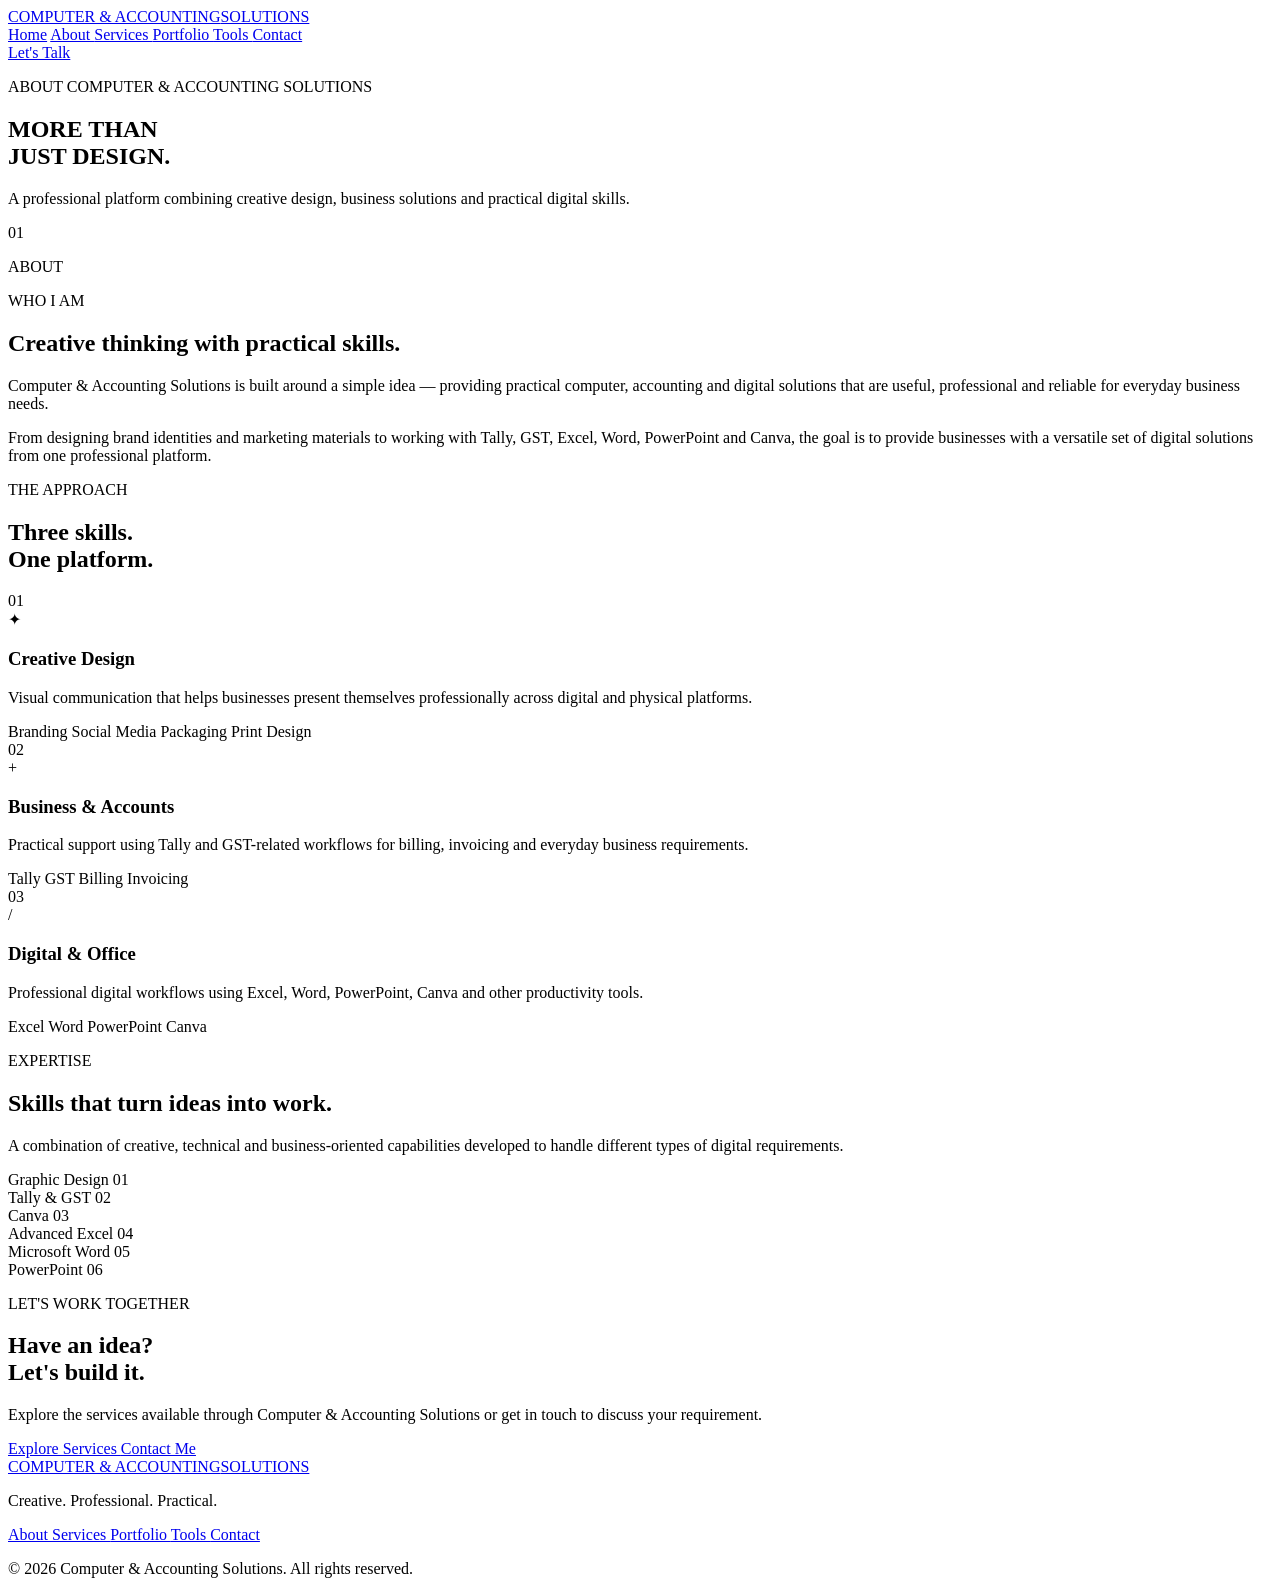
==== about.html @ 3ee87b0d "Add files via upload" ====
<!DOCTYPE html>
<html lang="en">

<head>

    <meta charset="UTF-8">

    <meta name="viewport" content="width=device-width, initial-scale=1.0">

   <title>About | Computer & Accounting Solutions</title>

    <link rel="stylesheet" href="css/style.css">

</head>


<body>


    <!-- =====================================================
         HEADER
         ===================================================== -->

    <header class="header">

        <div class="container nav-container">


          <a href="index.html" class="logo">
    COMPUTER & ACCOUNTING<span>SOLUTIONS</span>
</a>


            <nav class="navbar">

                <a href="index.html">Home</a>

                <a href="about.html" class="active">
                    About
                </a>

                <a href="services.html">
                    Services
                </a>

                <a href="portfolio.html">
                    Portfolio
                </a>

                <a href="tools.html">
                    Tools
                </a>

                <a href="contact.html">
                    Contact
                </a>

            </nav>


            <a href="contact.html" class="nav-button">
                Let's Talk
            </a>


        </div>

    </header>



    <!-- =====================================================
         ABOUT HERO
         ===================================================== -->

    <main>


        <section class="about-hero">

            <div class="container about-hero-container">


                <div class="about-hero-content">

               <p class="hero-label">
    ABOUT COMPUTER & ACCOUNTING SOLUTIONS
</p>

                    <h1>

                        MORE THAN
                        <br>

                        <span>JUST DESIGN.</span>

                    </h1>


                    <p class="about-hero-description">

                        A professional platform combining
                        creative design, business solutions
                        and practical digital skills.

                    </p>


                </div>


                <div class="about-hero-number">

                    <span>
                        01
                    </span>

                    <p>
                        ABOUT
                    </p>

                </div>


            </div>

        </section>



        <!-- =================================================
             WHO I AM
             ================================================= -->

        <section class="about-introduction">

            <div class="container about-intro-grid">


                <div class="section-label">

                    WHO I AM

                </div>


                <div class="about-intro-content">

                    <h2>

                        Creative thinking with
                        <span>practical skills.</span>

                    </h2>


                <p>
    Computer & Accounting Solutions is built around
    a simple idea — providing practical computer,
    accounting and digital solutions that are useful,
    professional and reliable for everyday business needs.
</p>


                    <p>

                        From designing brand identities and
                        marketing materials to working with
                        Tally, GST, Excel, Word, PowerPoint and
                        Canva, the goal is to provide businesses
                        with a versatile set of digital solutions
                        from one professional platform.

                    </p>


                </div>

            </div>

        </section>



        <!-- =================================================
             THREE CORE AREAS
             ================================================= -->

        <section class="about-pillars">

            <div class="container">


                <div class="section-heading">

                    <div>

                        <p class="section-label">
                            THE APPROACH
                        </p>

                        <h2>
                            Three skills.
                            <br>
                            One platform.
                        </h2>

                    </div>

                </div>



                <div class="pillar-grid">


                    <!-- DESIGN -->

                    <article class="pillar-card">

                        <span class="pillar-number">
                            01
                        </span>


                        <div class="pillar-icon">
                            ✦
                        </div>


                        <h3>
                            Creative Design
                        </h3>


                        <p>

                            Visual communication that helps
                            businesses present themselves
                            professionally across digital
                            and physical platforms.

                        </p>


                        <div class="pillar-tags">

                            <span>Branding</span>

                            <span>Social Media</span>

                            <span>Packaging</span>

                            <span>Print Design</span>

                        </div>

                    </article>



                    <!-- BUSINESS -->

                    <article class="pillar-card">

                        <span class="pillar-number">
                            02
                        </span>


                        <div class="pillar-icon">
                            +
                        </div>


                        <h3>
                            Business & Accounts
                        </h3>


                        <p>

                            Practical support using Tally and
                            GST-related workflows for billing,
                            invoicing and everyday business
                            requirements.

                        </p>


                        <div class="pillar-tags">

                            <span>Tally</span>

                            <span>GST</span>

                            <span>Billing</span>

                            <span>Invoicing</span>

                        </div>

                    </article>



                    <!-- DIGITAL -->

                    <article class="pillar-card">

                        <span class="pillar-number">
                            03
                        </span>


                        <div class="pillar-icon">
                            /
                        </div>


                        <h3>
                            Digital & Office
                        </h3>


                        <p>

                            Professional digital workflows
                            using Excel, Word, PowerPoint,
                            Canva and other productivity tools.

                        </p>


                        <div class="pillar-tags">

                            <span>Excel</span>

                            <span>Word</span>

                            <span>PowerPoint</span>

                            <span>Canva</span>

                        </div>

                    </article>


                </div>

            </div>

        </section>



        <!-- =================================================
             SKILLS
             ================================================= -->

        <section class="skills-section">

            <div class="container skills-grid">


                <div>

                    <p class="section-label">
                        EXPERTISE
                    </p>


                    <h2>

                        Skills that turn
                        <span>ideas into work.</span>

                    </h2>


                    <p class="skills-description">

                        A combination of creative, technical
                        and business-oriented capabilities
                        developed to handle different types
                        of digital requirements.

                    </p>

                </div>



                <div class="skills-list">


                    <div class="skill-row">

                        <span>
                            Graphic Design
                        </span>

                        <span>
                            01
                        </span>

                    </div>


                    <div class="skill-row">

                        <span>
                            Tally & GST
                        </span>

                        <span>
                            02
                        </span>

                    </div>


                    <div class="skill-row">

                        <span>
                            Canva
                        </span>

                        <span>
                            03
                        </span>

                    </div>


                    <div class="skill-row">

                        <span>
                            Advanced Excel
                        </span>

                        <span>
                            04
                        </span>

                    </div>


                    <div class="skill-row">

                        <span>
                            Microsoft Word
                        </span>

                        <span>
                            05
                        </span>

                    </div>


                    <div class="skill-row">

                        <span>
                            PowerPoint
                        </span>

                        <span>
                            06
                        </span>

                    </div>


                </div>


            </div>

        </section>



        <!-- =================================================
             CTA
             ================================================= -->

        <section class="about-cta">

            <div class="container about-cta-container">


                <div>

                    <p class="section-label">
                        LET'S WORK TOGETHER
                    </p>


                    <h2>

                        Have an idea?
                        <br>

                        <span>Let's build it.</span>

                    </h2>

                </div>


                <div>

            <p>
    Explore the services available
    through Computer & Accounting Solutions
    or get in touch to discuss your requirement.
</p>


                    <div class="about-cta-buttons">

                        <a href="services.html"
                           class="primary-button">

                            Explore Services

                        </a>


                        <a href="contact.html"
                           class="secondary-button">

                            Contact Me

                        </a>

                    </div>

                </div>


            </div>

        </section>


    </main>



    <!-- =====================================================
         FOOTER
         ===================================================== -->

    <footer class="footer">

        <div class="container footer-container">


            <div class="footer-brand">

            <a href="index.html" class="logo">
    COMPUTER & ACCOUNTING<span>SOLUTIONS</span>
</a>


                <p>
                    Creative. Professional. Practical.
                </p>

            </div>



            <div class="footer-links">

                <a href="about.html">
                    About
                </a>

                <a href="services.html">
                    Services
                </a>

                <a href="portfolio.html">
                    Portfolio
                </a>

                <a href="tools.html">
                    Tools
                </a>

                <a href="contact.html">
                    Contact
                </a>

            </div>



            <div class="footer-bottom">

                <p>
            © 2026 Computer & Accounting Solutions.
All rights reserved.
                </p>

            </div>


        </div>

    </footer>



    <script src="js/script.js"></script>

</body>

</html>
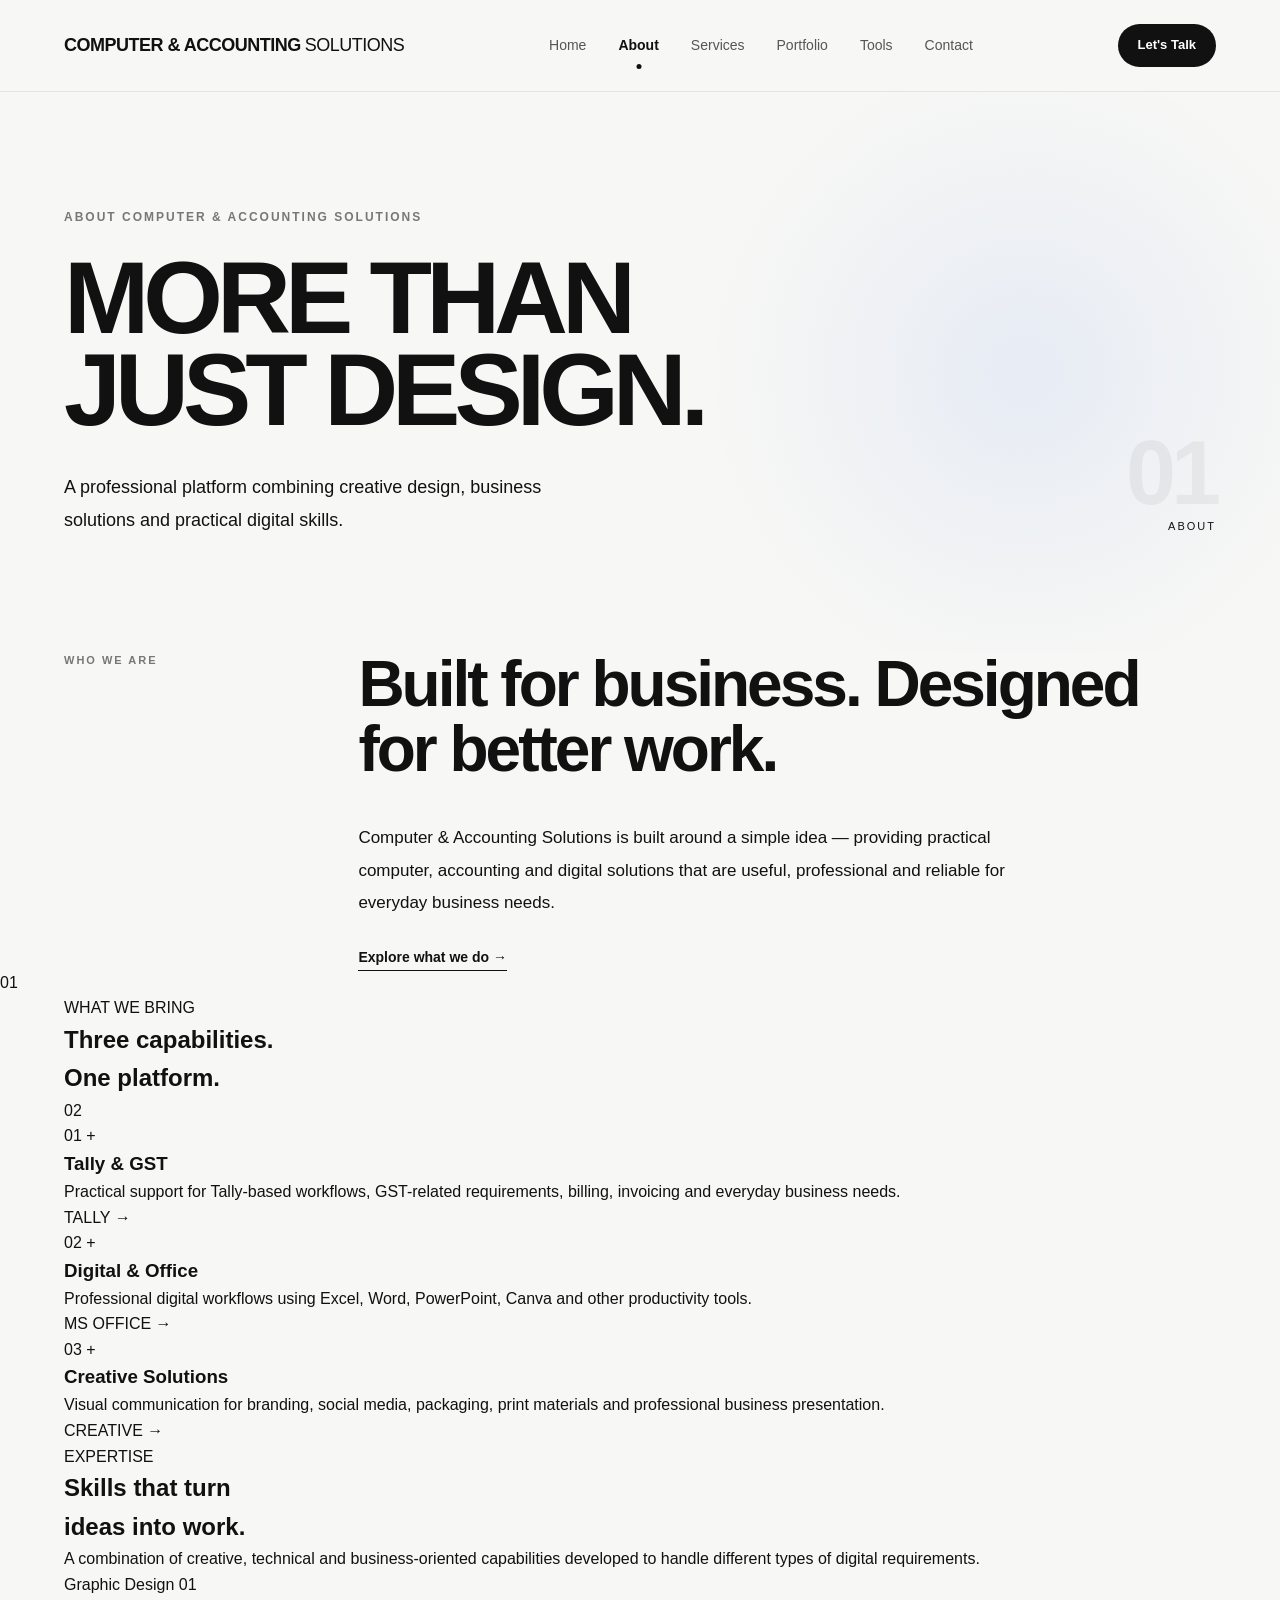
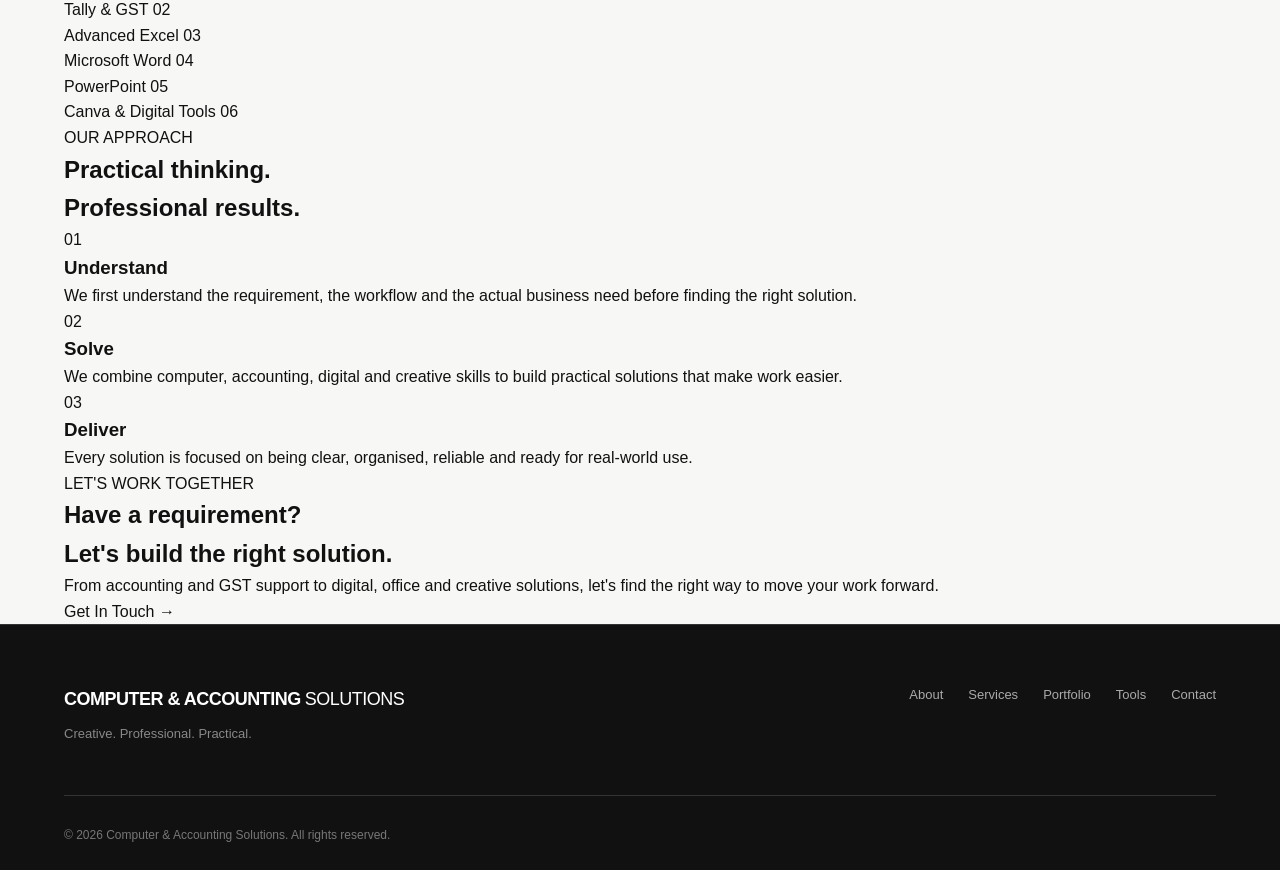
==== commit 779689db: "Add files via upload" ====
--- a/about.html
+++ b/about.html
@@ -68,485 +68,413 @@
     </header>
 
 
+<main>
 
     <!-- =====================================================
          ABOUT HERO
          ===================================================== -->
 
-    <main>
-
-
-        <section class="about-hero">
-
-            <div class="container about-hero-container">
-
-
-                <div class="about-hero-content">
-
-               <p class="hero-label">
-    ABOUT COMPUTER & ACCOUNTING SOLUTIONS
-</p>
-
-                    <h1>
-
-                        MORE THAN
+    <section class="about-hero">
+        <div class="container about-hero-container">
+
+            <div class="about-hero-content">
+
+                <p class="hero-label">
+                    ABOUT COMPUTER & ACCOUNTING SOLUTIONS
+                </p>
+
+                <h1>
+                    MORE THAN
+                    <br>
+                    <span>JUST DESIGN.</span>
+                </h1>
+
+                <p class="about-hero-description">
+                    A professional platform combining
+                    creative design, business solutions
+                    and practical digital skills.
+                </p>
+
+            </div>
+
+            <div class="about-hero-number">
+                <span>01</span>
+                <p>ABOUT</p>
+            </div>
+
+        </div>
+    </section>
+
+
+<!-- =================================================
+     WHO WE ARE
+     ================================================= -->
+
+<section class="about-intro">
+
+    <div class="container about-intro-grid">
+
+        <div class="section-label">
+            WHO WE ARE
+        </div>
+
+        <div class="about-intro-content">
+
+            <h2>
+                Built for business.
+                <span>Designed for better work.</span>
+            </h2>
+
+            <p>
+                Computer & Accounting Solutions is built around
+                a simple idea — providing practical computer,
+                accounting and digital solutions that are useful,
+                professional and reliable for everyday business needs.
+            </p>
+
+            <a href="services.html" class="text-link">
+                Explore what we do
+                <span>→</span>
+            </a>
+
+        </div>
+
+    </div>
+
+    <div class="about-section-number">
+        01
+    </div>
+
+</section>
+
+
+    <!-- =====================================================
+         WHAT WE BRING
+         ===================================================== -->
+
+    <section class="about-bring-section">
+
+        <div class="container">
+
+            <div class="about-bring-heading">
+
+                <div>
+                    <p class="about-section-label dark-label">
+                        <span></span>
+                        WHAT WE BRING
+                    </p>
+
+                    <h2>
+                        Three capabilities.
                         <br>
-
-                        <span>JUST DESIGN.</span>
-
-                    </h1>
-
-
-                    <p class="about-hero-description">
-
-                        A professional platform combining
-                        creative design, business solutions
-                        and practical digital skills.
-
-                    </p>
-
-
+                        <span>One platform.</span>
+                    </h2>
                 </div>
 
-
-                <div class="about-hero-number">
-
-                    <span>
-                        01
-                    </span>
-
-                    <p>
-                        ABOUT
-                    </p>
-
+                <div class="about-heading-number">
+                    02
                 </div>
 
-
-            </div>
-
-        </section>
-
-
-
-        <!-- =================================================
-             WHO I AM
-             ================================================= -->
-
-        <section class="about-introduction">
-
-            <div class="container about-intro-grid">
-
-
-                <div class="section-label">
-
-                    WHO I AM
-
-                </div>
-
-
-                <div class="about-intro-content">
-
-                    <h2>
-
-                        Creative thinking with
-                        <span>practical skills.</span>
-
-                    </h2>
-
-
-                <p>
-    Computer & Accounting Solutions is built around
-    a simple idea — providing practical computer,
-    accounting and digital solutions that are useful,
-    professional and reliable for everyday business needs.
-</p>
-
-
-                    <p>
-
-                        From designing brand identities and
-                        marketing materials to working with
-                        Tally, GST, Excel, Word, PowerPoint and
-                        Canva, the goal is to provide businesses
-                        with a versatile set of digital solutions
-                        from one professional platform.
-
-                    </p>
-
-
-                </div>
-
-            </div>
-
-        </section>
-
-
-
-        <!-- =================================================
-             THREE CORE AREAS
-             ================================================= -->
-
-        <section class="about-pillars">
-
-            <div class="container">
-
-
-                <div class="section-heading">
-
-                    <div>
-
-                        <p class="section-label">
-                            THE APPROACH
+            </div>
+
+
+            <div class="about-capability-grid">
+
+                <article class="about-capability-card">
+
+                    <div class="capability-top">
+                        <span>01</span>
+                        <span>+</span>
+                    </div>
+
+                    <div class="capability-content">
+
+                        <h3>
+                            Tally & GST
+                        </h3>
+
+                        <p>
+                            Practical support for Tally-based workflows,
+                            GST-related requirements, billing, invoicing
+                            and everyday business needs.
                         </p>
 
-                        <h2>
-                            Three skills.
-                            <br>
-                            One platform.
-                        </h2>
-
-                    </div>
-
-                </div>
-
-
-
-                <div class="pillar-grid">
-
-
-                    <!-- DESIGN -->
-
-                    <article class="pillar-card">
-
-                        <span class="pillar-number">
-                            01
-                        </span>
-
-
-                        <div class="pillar-icon">
-                            ✦
-                        </div>
-
-
-                        <h3>
-                            Creative Design
-                        </h3>
-
-
-                        <p>
-
-                            Visual communication that helps
-                            businesses present themselves
-                            professionally across digital
-                            and physical platforms.
-
-                        </p>
-
-
-                        <div class="pillar-tags">
-
-                            <span>Branding</span>
-
-                            <span>Social Media</span>
-
-                            <span>Packaging</span>
-
-                            <span>Print Design</span>
-
-                        </div>
-
-                    </article>
-
-
-
-                    <!-- BUSINESS -->
-
-                    <article class="pillar-card">
-
-                        <span class="pillar-number">
-                            02
-                        </span>
-
-
-                        <div class="pillar-icon">
-                            +
-                        </div>
-
-
-                        <h3>
-                            Business & Accounts
-                        </h3>
-
-
-                        <p>
-
-                            Practical support using Tally and
-                            GST-related workflows for billing,
-                            invoicing and everyday business
-                            requirements.
-
-                        </p>
-
-
-                        <div class="pillar-tags">
-
-                            <span>Tally</span>
-
-                            <span>GST</span>
-
-                            <span>Billing</span>
-
-                            <span>Invoicing</span>
-
-                        </div>
-
-                    </article>
-
-
-
-                    <!-- DIGITAL -->
-
-                    <article class="pillar-card">
-
-                        <span class="pillar-number">
-                            03
-                        </span>
-
-
-                        <div class="pillar-icon">
-                            /
-                        </div>
-
+                    </div>
+
+                    <div class="capability-footer">
+                        TALLY
+                        <span>→</span>
+                    </div>
+
+                </article>
+
+
+                <article class="about-capability-card">
+
+                    <div class="capability-top">
+                        <span>02</span>
+                        <span>+</span>
+                    </div>
+
+                    <div class="capability-content">
 
                         <h3>
                             Digital & Office
                         </h3>
 
-
                         <p>
-
-                            Professional digital workflows
-                            using Excel, Word, PowerPoint,
-                            Canva and other productivity tools.
-
+                            Professional digital workflows using Excel,
+                            Word, PowerPoint, Canva and other productivity
+                            tools.
                         </p>
 
-
-                        <div class="pillar-tags">
-
-                            <span>Excel</span>
-
-                            <span>Word</span>
-
-                            <span>PowerPoint</span>
-
-                            <span>Canva</span>
-
-                        </div>
-
-                    </article>
-
-
-                </div>
-
-            </div>
-
-        </section>
-
-
-
-        <!-- =================================================
-             SKILLS
-             ================================================= -->
-
-        <section class="skills-section">
-
-            <div class="container skills-grid">
-
-
-                <div>
-
-                    <p class="section-label">
+                    </div>
+
+                    <div class="capability-footer">
+                        MS OFFICE
+                        <span>→</span>
+                    </div>
+
+                </article>
+
+
+                <article class="about-capability-card">
+
+                    <div class="capability-top">
+                        <span>03</span>
+                        <span>+</span>
+                    </div>
+
+                    <div class="capability-content">
+
+                        <h3>
+                            Creative Solutions
+                        </h3>
+
+                        <p>
+                            Visual communication for branding, social media,
+                            packaging, print materials and professional
+                            business presentation.
+                        </p>
+
+                    </div>
+
+                    <div class="capability-footer">
+                        CREATIVE
+                        <span>→</span>
+                    </div>
+
+                </article>
+
+            </div>
+
+        </div>
+
+    </section>
+
+
+    <!-- =====================================================
+         EXPERTISE
+         ===================================================== -->
+
+    <section class="about-expertise-section">
+
+        <div class="container">
+
+            <div class="about-expertise-grid">
+
+                <div class="about-expertise-heading">
+
+                    <p class="about-section-label">
+                        <span></span>
                         EXPERTISE
                     </p>
 
-
                     <h2>
-
                         Skills that turn
+                        <br>
                         <span>ideas into work.</span>
-
                     </h2>
 
-
-                    <p class="skills-description">
-
-                        A combination of creative, technical
-                        and business-oriented capabilities
-                        developed to handle different types
-                        of digital requirements.
-
+                    <p>
+                        A combination of creative, technical and
+                        business-oriented capabilities developed
+                        to handle different types of digital
+                        requirements.
                     </p>
 
                 </div>
 
 
-
-                <div class="skills-list">
-
-
-                    <div class="skill-row">
-
-                        <span>
-                            Graphic Design
-                        </span>
-
-                        <span>
-                            01
-                        </span>
-
-                    </div>
-
-
-                    <div class="skill-row">
-
-                        <span>
-                            Tally & GST
-                        </span>
-
-                        <span>
-                            02
-                        </span>
-
-                    </div>
-
-
-                    <div class="skill-row">
-
-                        <span>
-                            Canva
-                        </span>
-
-                        <span>
-                            03
-                        </span>
-
-                    </div>
-
-
-                    <div class="skill-row">
-
-                        <span>
-                            Advanced Excel
-                        </span>
-
-                        <span>
-                            04
-                        </span>
-
-                    </div>
-
-
-                    <div class="skill-row">
-
-                        <span>
-                            Microsoft Word
-                        </span>
-
-                        <span>
-                            05
-                        </span>
-
-                    </div>
-
-
-                    <div class="skill-row">
-
-                        <span>
-                            PowerPoint
-                        </span>
-
-                        <span>
-                            06
-                        </span>
-
-                    </div>
-
+                <div class="about-skills-list">
+
+                    <div class="about-skill-row">
+                        <span>Graphic Design</span>
+                        <span>01</span>
+                    </div>
+
+                    <div class="about-skill-row">
+                        <span>Tally & GST</span>
+                        <span>02</span>
+                    </div>
+
+                    <div class="about-skill-row">
+                        <span>Advanced Excel</span>
+                        <span>03</span>
+                    </div>
+
+                    <div class="about-skill-row">
+                        <span>Microsoft Word</span>
+                        <span>04</span>
+                    </div>
+
+                    <div class="about-skill-row">
+                        <span>PowerPoint</span>
+                        <span>05</span>
+                    </div>
+
+                    <div class="about-skill-row">
+                        <span>Canva & Digital Tools</span>
+                        <span>06</span>
+                    </div>
 
                 </div>
 
-
-            </div>
-
-        </section>
-
-
-
-        <!-- =================================================
-             CTA
-             ================================================= -->
-
-        <section class="about-cta">
-
-            <div class="container about-cta-container">
-
-
-                <div>
-
-                    <p class="section-label">
-                        LET'S WORK TOGETHER
-                    </p>
-
-
-                    <h2>
-
-                        Have an idea?
-                        <br>
-
-                        <span>Let's build it.</span>
-
-                    </h2>
-
-                </div>
-
-
-                <div>
-
-            <p>
-    Explore the services available
-    through Computer & Accounting Solutions
-    or get in touch to discuss your requirement.
-</p>
-
-
-                    <div class="about-cta-buttons">
-
-                        <a href="services.html"
-                           class="primary-button">
-
-                            Explore Services
-
-                        </a>
-
-
-                        <a href="contact.html"
-                           class="secondary-button">
-
-                            Contact Me
-
-                        </a>
-
-                    </div>
-
-                </div>
-
-
-            </div>
-
-        </section>
-
-
-    </main>
+            </div>
+
+        </div>
+
+    </section>
+
+<!-- =====================================================
+     OUR APPROACH
+     ===================================================== -->
+
+<section class="about-approach-section">
+
+    <div class="container">
+
+        <div class="about-approach-heading">
+
+            <p class="about-section-label">
+                <span></span>
+                OUR APPROACH
+            </p>
+
+            <h2>
+                Practical thinking.
+                <br>
+                <span>Professional results.</span>
+            </h2>
+
+        </div>
+
+
+        <div class="about-approach-grid">
+
+            <!-- APPROACH 01 -->
+            <article class="approach-card">
+
+                <span class="approach-number">01</span>
+
+                <h3>Understand</h3>
+
+                <p>
+                    We first understand the requirement,
+                    the workflow and the actual business need
+                    before finding the right solution.
+                </p>
+
+            </article>
+
+
+            <!-- APPROACH 02 -->
+            <article class="approach-card">
+
+                <span class="approach-number">02</span>
+
+                <h3>Solve</h3>
+
+                <p>
+                    We combine computer, accounting,
+                    digital and creative skills to build
+                    practical solutions that make work easier.
+                </p>
+
+            </article>
+
+
+            <!-- APPROACH 03 -->
+            <article class="approach-card">
+
+                <span class="approach-number">03</span>
+
+                <h3>Deliver</h3>
+
+                <p>
+                    Every solution is focused on being
+                    clear, organised, reliable and ready
+                    for real-world use.
+                </p>
+
+            </article>
+
+        </div>
+
+    </div>
+
+</section>
+
+
+ <!-- =================================================
+     FINAL CTA
+     ================================================= -->
+
+<section class="about-final-cta">
+
+    <div class="container">
+
+        <div class="about-final-cta-inner">
+
+            <div>
+
+                <p class="about-section-label cta-label">
+                    <span></span>
+                    LET'S WORK TOGETHER
+                </p>
+
+                <h2>
+                    Have a requirement?
+                    <br>
+                    <span>Let's build the right solution.</span>
+                </h2>
+
+            </div>
+
+
+            <div class="about-final-cta-action">
+
+                <p>
+                    From accounting and GST support to
+                    digital, office and creative solutions,
+                    let's find the right way to move your
+                    work forward.
+                </p>
+
+                <a href="contact.html" class="about-cta-button">
+                    Get In Touch
+                    <span>→</span>
+                </a>
+
+            </div>
+
+        </div>
+
+    </div>
+
+</section>
+
+</main>
 
 
 
--- a/css/style.css
+++ b/css/style.css
@@ -0,0 +1,5050 @@
+/* =========================================================
+   ABBASALI VENTURE
+   Main Website Stylesheet
+   ========================================================= */
+
+
+/* =========================================================
+   01. RESET & GLOBAL SETTINGS
+   ========================================================= */
+
+* {
+    margin: 0;
+    padding: 0;
+    box-sizing: border-box;
+}
+
+html {
+    scroll-behavior: smooth;
+}
+
+body {
+    font-family: Arial, Helvetica, sans-serif;
+    background: #f7f7f5;
+    color: #111111;
+    line-height: 1.6;
+}
+
+a {
+    text-decoration: none;
+    color: inherit;
+}
+
+img {
+    max-width: 100%;
+    display: block;
+}
+
+.container {
+    width: 90%;
+    max-width: 1200px;
+    margin: 0 auto;
+}
+
+
+/* =========================================================
+   02. HEADER / NAVIGATION
+   ========================================================= */
+
+.header {
+    width: 100%;
+    padding: 24px 0;
+    background: #f7f7f5;
+    border-bottom: 1px solid #e5e5e2;
+}
+
+.nav-container {
+    display: flex;
+    align-items: center;
+    justify-content: space-between;
+}
+
+
+/* ---------- LOGO ---------- */
+
+.logo {
+    font-size: 18px;
+    font-weight: 800;
+    letter-spacing: -0.5px;
+}
+
+.logo span {
+    font-weight: 400;
+    margin-left: 4px;
+}
+
+
+/* ---------- NAVIGATION ---------- */
+
+.navbar {
+    display: flex;
+    align-items: center;
+    gap: 32px;
+}
+
+.navbar a {
+    position: relative;
+    font-size: 14px;
+    color: #555555;
+    transition: color 0.3s ease;
+}
+
+.navbar a:hover {
+    color: #111111;
+}
+
+.navbar a.active {
+    color: #111111;
+    font-weight: 600;
+}
+
+
+/* Small underline for active page */
+
+.navbar a.active::after {
+    content: "";
+    position: absolute;
+    width: 5px;
+    height: 5px;
+    background: #111111;
+    border-radius: 50%;
+    left: 50%;
+    bottom: -12px;
+    transform: translateX(-50%);
+}
+
+
+/* ---------- NAV BUTTON ---------- */
+
+.nav-button {
+    padding: 11px 20px;
+    background: #111111;
+    color: #ffffff;
+    border-radius: 50px;
+    font-size: 13px;
+    font-weight: 600;
+    transition: all 0.3s ease;
+}
+
+.nav-button:hover {
+    background: #333333;
+    transform: translateY(-2px);
+}
+
+
+/* =========================================================
+   03. HERO SECTION
+   ========================================================= */
+
+.hero {
+    min-height: 680px;
+    display: flex;
+    align-items: center;
+    padding: 80px 0;
+    overflow: hidden;
+}
+
+.hero-container {
+    display: grid;
+    grid-template-columns: 1.1fr 0.9fr;
+    align-items: center;
+    gap: 60px;
+}
+
+
+/* ---------- HERO CONTENT ---------- */
+
+.hero-label {
+    font-size: 12px;
+    font-weight: 700;
+    letter-spacing: 2px;
+    color: #777777;
+    margin-bottom: 25px;
+}
+
+.hero-content h1 {
+    font-size: clamp(52px, 6vw, 82px);
+    line-height: 0.98;
+    letter-spacing: -4px;
+    font-weight: 800;
+    margin-bottom: 30px;
+}
+
+.hero-content h1 span {
+    color: #777777;
+}
+
+.hero-description {
+    max-width: 540px;
+    font-size: 17px;
+    line-height: 1.8;
+    color: #666666;
+    margin-bottom: 38px;
+}
+
+
+/* ---------- HERO BUTTONS ---------- */
+
+.hero-buttons {
+    display: flex;
+    align-items: center;
+    gap: 15px;
+}
+
+.primary-button {
+    display: inline-flex;
+    align-items: center;
+    justify-content: center;
+    padding: 14px 24px;
+    background: #111111;
+    color: #ffffff;
+    border-radius: 50px;
+    font-size: 14px;
+    font-weight: 600;
+    transition: all 0.3s ease;
+}
+
+.primary-button:hover {
+    transform: translateY(-3px);
+    background: #292929;
+}
+
+.secondary-button {
+    display: inline-flex;
+    align-items: center;
+    justify-content: center;
+    padding: 14px 24px;
+    border: 1px solid #cccccc;
+    border-radius: 50px;
+    font-size: 14px;
+    font-weight: 600;
+    transition: all 0.3s ease;
+}
+
+.secondary-button:hover {
+    background: #111111;
+    color: #ffffff;
+    border-color: #111111;
+}
+
+
+/* =========================================================
+   04. HERO ABSTRACT VISUAL
+   ========================================================= */
+
+.hero-visual {
+    position: relative;
+    height: 500px;
+    display: flex;
+    align-items: center;
+    justify-content: center;
+}
+
+
+/* ---------- MAIN CIRCLE ---------- */
+
+.visual-circle {
+    position: absolute;
+    width: 340px;
+    height: 340px;
+    border-radius: 50%;
+    background: #111111;
+}
+
+
+/* ---------- FLOATING CARDS ---------- */
+
+.visual-card {
+    position: absolute;
+    background: #ffffff;
+    border: 1px solid #dddddd;
+    padding: 18px 24px;
+    border-radius: 12px;
+    font-size: 12px;
+    font-weight: 700;
+    letter-spacing: 1px;
+    box-shadow: 0 20px 50px rgba(0, 0, 0, 0.08);
+}
+
+
+/* Design card */
+
+.card-one {
+    top: 70px;
+    left: 20px;
+    transform: rotate(-7deg);
+}
+
+
+/* Tally card */
+
+.card-two {
+    right: 0;
+    top: 180px;
+    transform: rotate(6deg);
+}
+
+
+/* Digital card */
+
+.card-three {
+    left: 70px;
+    bottom: 65px;
+    transform: rotate(-4deg);
+}
+
+
+/* =========================================================
+   05. INTRO SECTION
+   ========================================================= */
+
+.intro {
+    padding: 130px 0;
+    background: #ffffff;
+}
+
+.intro-container {
+    display: grid;
+    grid-template-columns: 0.4fr 1.6fr;
+    gap: 80px;
+}
+
+.section-label {
+    font-size: 11px;
+    font-weight: 700;
+    letter-spacing: 2px;
+    color: #777777;
+}
+
+.intro-text h2 {
+    max-width: 850px;
+    font-size: clamp(36px, 5vw, 62px);
+    line-height: 1.05;
+    letter-spacing: -2px;
+    margin-bottom: 30px;
+}
+
+.intro-text h2 span {
+    color: #888888;
+}
+
+.intro-text p {
+    max-width: 680px;
+    color: #666666;
+    font-size: 17px;
+    line-height: 1.8;
+}
+
+
+/* =========================================================
+   06. SERVICES SECTION
+   ========================================================= */
+
+.services-preview {
+    padding: 130px 0;
+    background: #f7f7f5;
+}
+
+.section-heading {
+    display: flex;
+    justify-content: space-between;
+    align-items: flex-end;
+    margin-bottom: 60px;
+}
+
+.section-heading h2 {
+    font-size: clamp(34px, 4vw, 52px);
+    letter-spacing: -2px;
+    line-height: 1.1;
+    margin-top: 12px;
+}
+
+.text-link {
+    font-size: 14px;
+    font-weight: 600;
+    border-bottom: 1px solid #111111;
+    padding-bottom: 5px;
+}
+
+
+/* ---------- SERVICE GRID ---------- */
+
+.service-grid {
+    display: grid;
+    grid-template-columns: repeat(3, 1fr);
+    gap: 20px;
+}
+
+
+/* ---------- SERVICE CARD ---------- */
+
+.service-card {
+    min-height: 310px;
+    padding: 35px;
+    background: #ffffff;
+    border: 1px solid #e5e5e2;
+    border-radius: 18px;
+    position: relative;
+    transition: all 0.35s ease;
+}
+
+.service-card:hover {
+    transform: translateY(-8px);
+    box-shadow: 0 25px 60px rgba(0, 0, 0, 0.08);
+}
+
+.service-number {
+    display: block;
+    font-size: 12px;
+    color: #999999;
+    margin-bottom: 80px;
+}
+
+.service-card h3 {
+    font-size: 25px;
+    letter-spacing: -0.5px;
+    margin-bottom: 15px;
+}
+
+.service-card p {
+    font-size: 14px;
+    color: #777777;
+    line-height: 1.7;
+}
+
+
+/* =========================================================
+   07. TOOLS CTA
+   ========================================================= */
+
+.tools-cta {
+    padding: 110px 0;
+    background: #111111;
+    color: #ffffff;
+}
+
+.tools-container {
+    display: flex;
+    justify-content: space-between;
+    align-items: center;
+}
+
+.tools-cta .section-label {
+    color: #999999;
+}
+
+.tools-cta h2 {
+    font-size: clamp(40px, 5vw, 65px);
+    line-height: 1;
+    letter-spacing: -2px;
+    margin-top: 15px;
+}
+
+.tools-cta .primary-button {
+    background: #ffffff;
+    color: #111111;
+}
+
+.tools-cta .primary-button:hover {
+    background: #dddddd;
+}
+
+
+/* =========================================================
+   08. FOOTER
+   ========================================================= */
+
+.footer {
+    padding: 60px 0 25px;
+    background: #111111;
+    color: #ffffff;
+    border-top: 1px solid #333333;
+}
+
+.footer-container {
+    display: grid;
+    grid-template-columns: 1fr 1fr;
+    gap: 50px;
+}
+
+.footer-brand p {
+    color: #888888;
+    font-size: 13px;
+    margin-top: 10px;
+}
+
+.footer-links {
+    display: flex;
+    justify-content: flex-end;
+    align-items: flex-start;
+    gap: 25px;
+}
+
+.footer-links a {
+    font-size: 13px;
+    color: #aaaaaa;
+    transition: color 0.3s ease;
+}
+
+.footer-links a:hover {
+    color: #ffffff;
+}
+
+.footer-bottom {
+    grid-column: 1 / -1;
+    padding-top: 30px;
+    border-top: 1px solid #333333;
+}
+
+.footer-bottom p {
+    color: #777777;
+    font-size: 12px;
+}
+
+
+/* =========================================================
+   09. TABLET RESPONSIVE
+   ========================================================= */
+
+@media (max-width: 900px) {
+
+    .navbar {
+        gap: 18px;
+    }
+
+    .nav-button {
+        display: none;
+    }
+
+    .hero-container {
+        grid-template-columns: 1fr;
+    }
+
+    .hero {
+        padding: 80px 0;
+    }
+
+    .hero-visual {
+        height: 400px;
+    }
+
+    .intro-container {
+        grid-template-columns: 1fr;
+        gap: 30px;
+    }
+
+    .service-grid {
+        grid-template-columns: 1fr;
+    }
+
+    .tools-container {
+        flex-direction: column;
+        align-items: flex-start;
+        gap: 40px;
+    }
+
+}
+
+
+/* =========================================================
+   10. MOBILE RESPONSIVE
+   ========================================================= */
+
+@media (max-width: 650px) {
+
+    .container {
+        width: 92%;
+    }
+
+
+    /* Header */
+
+    .header {
+        padding: 20px 0;
+    }
+
+    .navbar {
+        display: none;
+    }
+
+
+    /* Hero */
+
+    .hero {
+        min-height: auto;
+        padding: 70px 0 90px;
+    }
+
+    .hero-content h1 {
+        font-size: 48px;
+        letter-spacing: -2.5px;
+    }
+
+    .hero-description {
+        font-size: 15px;
+    }
+
+    .hero-buttons {
+        flex-direction: column;
+        align-items: stretch;
+    }
+
+    .primary-button,
+    .secondary-button {
+        width: 100%;
+    }
+
+
+    /* Hero Visual */
+
+    .hero-visual {
+        height: 350px;
+    }
+
+    .visual-circle {
+        width: 240px;
+        height: 240px;
+    }
+
+    .card-one {
+        left: 0;
+        top: 45px;
+    }
+
+    .card-two {
+        right: 0;
+        top: 135px;
+    }
+
+    .card-three {
+        left: 25px;
+        bottom: 40px;
+    }
+
+
+    /* Intro */
+
+    .intro {
+        padding: 90px 0;
+    }
+
+    .intro-text h2 {
+        font-size: 38px;
+    }
+
+
+    /* Services */
+
+    .services-preview {
+        padding: 90px 0;
+    }
+
+    .section-heading {
+        flex-direction: column;
+        align-items: flex-start;
+        gap: 25px;
+    }
+
+    .service-card {
+        min-height: 280px;
+        padding: 28px;
+    }
+
+    .service-number {
+        margin-bottom: 60px;
+    }
+
+
+    /* Tools */
+
+    .tools-cta {
+        padding: 90px 0;
+    }
+
+    .tools-cta h2 {
+        font-size: 44px;
+    }
+
+
+    /* Footer */
+
+    .footer-container {
+        grid-template-columns: 1fr;
+    }
+
+    .footer-links {
+        justify-content: flex-start;
+        flex-wrap: wrap;
+    }
+
+}
+/* =========================================================
+   23. JAVASCRIPT ANIMATIONS
+   ========================================================= */
+
+
+/* ---------- SCROLL REVEAL ---------- */
+
+.reveal-hidden {
+    opacity: 0;
+    transform: translateY(30px);
+    transition:
+        opacity 0.8s ease,
+        transform 0.8s ease;
+}
+
+.reveal-visible {
+    opacity: 1;
+    transform: translateY(0);
+}
+
+
+/* ---------- HEADER SCROLL ---------- */
+
+.header-scrolled {
+    box-shadow:
+        0 10px 30px rgba(0, 0, 0, 0.06);
+}
+
+
+/* ---------- BUTTON CLICK ---------- */
+
+.button-clicked {
+    transform: scale(0.96) !important;
+}
+
+
+/* ---------- BACK TO TOP ---------- */
+
+.back-to-top {
+
+    position: fixed;
+
+    right: 25px;
+    bottom: 25px;
+
+    width: 45px;
+    height: 45px;
+
+    border: none;
+    border-radius: 50%;
+
+    background: #2563eb;
+    color: #ffffff;
+
+    font-size: 20px;
+
+    cursor: pointer;
+
+    opacity: 0;
+    visibility: hidden;
+
+    transform: translateY(15px);
+
+    transition:
+        opacity 0.3s ease,
+        visibility 0.3s ease,
+        transform 0.3s ease;
+
+    z-index: 999;
+}
+
+
+.back-to-top.show {
+
+    opacity: 1;
+    visibility: visible;
+
+    transform: translateY(0);
+}
+
+
+.back-to-top:hover {
+
+    background: #1d4ed8;
+
+    transform: translateY(-4px);
+}
+
+
+
+
+/* =========================================================
+   ABOUT PAGE
+   ========================================================= */
+
+
+/* =========================================================
+   24. ABOUT HERO
+   ========================================================= */
+
+.about-hero {
+
+    min-height: 560px;
+
+    display: flex;
+    align-items: center;
+
+    position: relative;
+
+    overflow: hidden;
+
+    background:
+        radial-gradient(
+            circle at 80% 50%,
+            rgba(37, 99, 235, 0.08),
+            transparent 30%
+        );
+}
+
+
+.about-hero-container {
+
+    display: flex;
+
+    justify-content: space-between;
+
+    align-items: flex-end;
+
+    padding: 100px 0;
+
+}
+
+
+.about-hero-content h1 {
+
+    font-size: clamp(60px, 8vw, 105px);
+
+    line-height: 0.9;
+
+    letter-spacing: -6px;
+
+    font-weight: 850;
+
+    margin-top: 25px;
+
+}
+
+
+.about-hero-content h1 span {
+
+    color: var(--accent);
+
+}
+
+
+.about-hero-description {
+
+    max-width: 540px;
+
+    font-size: 18px;
+
+    color: var(--muted);
+
+    line-height: 1.8;
+
+    margin-top: 35px;
+
+}
+
+
+.about-hero-number {
+
+    display: flex;
+
+    flex-direction: column;
+
+    align-items: flex-end;
+
+}
+
+
+.about-hero-number span {
+
+    font-size: 90px;
+
+    line-height: 1;
+
+    font-weight: 800;
+
+    color: rgba(16, 19, 24, 0.05);
+
+    letter-spacing: -5px;
+
+}
+
+
+.about-hero-number p {
+
+    font-size: 11px;
+
+    letter-spacing: 2px;
+
+    color: var(--muted);
+
+}
+
+
+/* =========================================================
+   25. ABOUT INTRODUCTION
+   ========================================================= */
+
+.about-introduction {
+
+    padding: 140px 0;
+
+    background: #ffffff;
+
+}
+
+
+.about-intro-grid {
+
+    display: grid;
+
+    grid-template-columns: 0.4fr 1.6fr;
+
+    gap: 80px;
+
+}
+
+
+.about-intro-content {
+
+    max-width: 850px;
+
+}
+
+
+.about-intro-content h2 {
+
+    font-size: clamp(40px, 5vw, 68px);
+
+    line-height: 1.02;
+
+    letter-spacing: -3px;
+
+    margin-bottom: 40px;
+
+}
+
+
+.about-intro-content h2 span {
+
+    color: var(--accent);
+
+}
+
+
+.about-intro-content p {
+
+    max-width: 700px;
+
+    font-size: 17px;
+
+    line-height: 1.9;
+
+    color: var(--muted);
+
+    margin-bottom: 25px;
+
+}
+
+
+/* =========================================================
+   26. ABOUT PILLARS
+   ========================================================= */
+
+.about-pillars {
+
+    padding: 130px 0;
+
+    background: var(--background);
+
+}
+
+
+.pillar-grid {
+
+    display: grid;
+
+    grid-template-columns: repeat(3, 1fr);
+
+    gap: 20px;
+
+}
+
+
+.pillar-card {
+
+    min-height: 440px;
+
+    padding: 35px;
+
+    background: #ffffff;
+
+    border: 1px solid var(--border);
+
+    border-radius: 20px;
+
+    position: relative;
+
+    overflow: hidden;
+
+    transition:
+        transform 0.35s ease,
+        box-shadow 0.35s ease,
+        border-color 0.35s ease;
+
+}
+
+
+.pillar-card:hover {
+
+    transform: translateY(-8px);
+
+    border-color:
+        rgba(37, 99, 235, 0.25);
+
+    box-shadow:
+        0 25px 60px rgba(16, 24, 40, 0.08);
+
+}
+
+
+.pillar-number {
+
+    font-size: 12px;
+
+    color: var(--accent);
+
+    font-weight: 700;
+
+}
+
+
+.pillar-icon {
+
+    width: 55px;
+
+    height: 55px;
+
+    margin-top: 55px;
+
+    margin-bottom: 35px;
+
+    display: flex;
+
+    align-items: center;
+
+    justify-content: center;
+
+    border-radius: 50%;
+
+    background: #f0f4ff;
+
+    color: var(--accent);
+
+    font-size: 24px;
+
+    font-weight: 700;
+
+}
+
+
+.pillar-card h3 {
+
+    font-size: 25px;
+
+    letter-spacing: -0.8px;
+
+    margin-bottom: 15px;
+
+}
+
+
+.pillar-card p {
+
+    color: var(--muted);
+
+    font-size: 14px;
+
+    line-height: 1.8;
+
+}
+
+
+.pillar-tags {
+
+    display: flex;
+
+    flex-wrap: wrap;
+
+    gap: 7px;
+
+    margin-top: 30px;
+
+}
+
+
+.pillar-tags span {
+
+    padding: 7px 11px;
+
+    border: 1px solid var(--border);
+
+    border-radius: 50px;
+
+    font-size: 11px;
+
+    color: #606772;
+
+}
+
+
+/* =========================================================
+   27. SKILLS SECTION
+   ========================================================= */
+
+.skills-section {
+
+    padding: 140px 0;
+
+    background: #ffffff;
+
+}
+
+
+.skills-grid {
+
+    display: grid;
+
+    grid-template-columns: 0.9fr 1.1fr;
+
+    gap: 100px;
+
+    align-items: start;
+
+}
+
+
+.skills-grid h2 {
+
+    max-width: 550px;
+
+    font-size: clamp(42px, 5vw, 65px);
+
+    line-height: 1;
+
+    letter-spacing: -3px;
+
+    margin-top: 18px;
+
+}
+
+
+.skills-grid h2 span {
+
+    color: var(--accent);
+
+}
+
+
+.skills-description {
+
+    max-width: 480px;
+
+    color: var(--muted);
+
+    font-size: 15px;
+
+    line-height: 1.8;
+
+    margin-top: 30px;
+
+}
+
+
+/* ---------- SKILL LIST ---------- */
+
+.skills-list {
+
+    border-top: 1px solid var(--border);
+
+}
+
+
+.skill-row {
+
+    display: flex;
+
+    align-items: center;
+
+    justify-content: space-between;
+
+    padding: 25px 0;
+
+    border-bottom: 1px solid var(--border);
+
+    font-size: 17px;
+
+    font-weight: 600;
+
+    transition:
+        color 0.3s ease,
+        padding-left 0.3s ease;
+
+}
+
+
+.skill-row span:last-child {
+
+    font-size: 11px;
+
+    color: #999999;
+
+}
+
+
+.skill-row:hover {
+
+    color: var(--accent);
+
+    padding-left: 10px;
+
+}
+
+
+/* =========================================================
+   28. ABOUT CTA
+   ========================================================= */
+
+.about-cta {
+
+    padding: 120px 0;
+
+    background: #0b0f17;
+
+    color: #ffffff;
+
+}
+
+
+.about-cta-container {
+
+    display: grid;
+
+    grid-template-columns: 1fr 0.7fr;
+
+    gap: 100px;
+
+    align-items: center;
+
+}
+
+
+.about-cta h2 {
+
+    font-size: clamp(48px, 6vw, 78px);
+
+    line-height: 0.95;
+
+    letter-spacing: -4px;
+
+    margin-top: 15px;
+
+}
+
+
+.about-cta h2 span {
+
+    color: var(--accent);
+
+}
+
+
+.about-cta p {
+
+    color: #8d94a1;
+
+    line-height: 1.8;
+
+    font-size: 15px;
+
+}
+
+
+.about-cta .section-label {
+
+    color: #777f8c;
+
+}
+
+
+.about-cta-buttons {
+
+    display: flex;
+
+    gap: 12px;
+
+    margin-top: 30px;
+
+}
+
+
+.about-cta .secondary-button {
+
+    color: #ffffff;
+
+    border-color: #363c46;
+
+}
+
+
+.about-cta .secondary-button:hover {
+
+    background: #ffffff;
+
+    color: #111111;
+
+    border-color: #ffffff;
+
+}
+
+
+/* =========================================================
+   29. ABOUT MOBILE
+   ========================================================= */
+
+@media (max-width: 900px) {
+
+    .about-hero-container {
+
+        align-items: flex-start;
+
+    }
+
+
+    .about-hero-number {
+
+        display: none;
+
+    }
+
+
+    .pillar-grid {
+
+        grid-template-columns: 1fr;
+
+    }
+
+
+    .skills-grid {
+
+        grid-template-columns: 1fr;
+
+        gap: 60px;
+
+    }
+
+
+    .about-cta-container {
+
+        grid-template-columns: 1fr;
+
+        gap: 50px;
+
+    }
+
+}
+
+
+@media (max-width: 650px) {
+
+    .about-hero {
+
+        min-height: auto;
+
+    }
+
+
+    .about-hero-container {
+
+        padding: 80px 0;
+
+    }
+
+
+    .about-hero-content h1 {
+
+        font-size: 56px;
+
+        letter-spacing: -3px;
+
+    }
+
+
+    .about-hero-description {
+
+        font-size: 15px;
+
+    }
+
+
+    .about-introduction {
+
+        padding: 90px 0;
+
+    }
+
+
+    .about-intro-grid {
+
+        grid-template-columns: 1fr;
+
+        gap: 30px;
+
+    }
+
+
+    .about-intro-content h2 {
+
+        font-size: 42px;
+
+    }
+
+
+    .about-pillars {
+
+        padding: 90px 0;
+
+    }
+
+
+    .pillar-card {
+
+        min-height: auto;
+
+    }
+
+
+    .skills-section {
+
+        padding: 90px 0;
+
+    }
+
+
+    .skills-grid h2 {
+
+        font-size: 44px;
+
+    }
+
+
+    .about-cta {
+
+        padding: 90px 0;
+
+    }
+
+
+    .about-cta h2 {
+
+        font-size: 50px;
+
+        letter-spacing: -3px;
+
+    }
+
+
+    .about-cta-buttons {
+
+        flex-direction: column;
+
+        align-items: stretch;
+
+    }
+
+
+    .about-cta-buttons a {
+
+        width: 100%;
+
+    }
+
+}
+
+
+/* =========================================================
+   SERVICES PAGE
+   ========================================================= */
+
+
+/* =========================================================
+   30. SERVICES HERO
+   ========================================================= */
+
+.services-hero {
+
+    min-height: 570px;
+
+    display: flex;
+
+    align-items: center;
+
+    position: relative;
+
+    overflow: hidden;
+
+    background:
+        radial-gradient(
+            circle at 80% 40%,
+            rgba(37, 99, 235, 0.09),
+            transparent 32%
+        );
+}
+
+
+.services-hero-container {
+
+    display: flex;
+
+    justify-content: space-between;
+
+    align-items: flex-end;
+
+    padding: 100px 0;
+
+}
+
+
+.services-hero-content h1 {
+
+    font-size: clamp(60px, 8vw, 105px);
+
+    line-height: 0.9;
+
+    letter-spacing: -6px;
+
+    font-weight: 850;
+
+    margin-top: 25px;
+
+}
+
+
+.services-hero-content h1 span {
+
+    color: var(--accent);
+
+}
+
+
+.services-hero-content > p:last-child {
+
+    max-width: 600px;
+
+    margin-top: 35px;
+
+    color: var(--muted);
+
+    font-size: 18px;
+
+    line-height: 1.8;
+
+}
+
+
+.services-hero-side {
+
+    text-align: right;
+
+}
+
+
+.services-hero-side span {
+
+    display: block;
+
+    font-size: 100px;
+
+    line-height: 0.8;
+
+    font-weight: 850;
+
+    letter-spacing: -6px;
+
+    color: rgba(16, 19, 24, 0.05);
+
+}
+
+
+.services-hero-side p {
+
+    margin-top: 15px;
+
+    font-size: 11px;
+
+    line-height: 1.5;
+
+    letter-spacing: 2px;
+
+    color: var(--muted);
+
+}
+
+
+/* =========================================================
+   31. SERVICES INTRO
+   ========================================================= */
+
+.services-intro {
+
+    padding: 130px 0;
+
+    background: #ffffff;
+
+}
+
+
+.services-intro-grid {
+
+    display: grid;
+
+    grid-template-columns: 0.4fr 1.6fr;
+
+    gap: 80px;
+
+}
+
+
+.services-intro h2 {
+
+    max-width: 850px;
+
+    font-size: clamp(42px, 5vw, 68px);
+
+    line-height: 1;
+
+    letter-spacing: -3px;
+
+    margin-bottom: 35px;
+
+}
+
+
+.services-intro h2 span {
+
+    color: var(--accent);
+
+}
+
+
+.services-intro p {
+
+    max-width: 680px;
+
+    color: var(--muted);
+
+    font-size: 17px;
+
+    line-height: 1.9;
+
+}
+
+
+/* =========================================================
+   32. SERVICE CATEGORIES
+   ========================================================= */
+
+.service-category {
+
+    padding: 130px 0;
+
+}
+
+
+.design-category {
+
+    background: var(--background);
+
+}
+
+
+.business-category {
+
+    background: #ffffff;
+
+}
+
+
+.digital-category {
+
+    background: var(--background);
+
+}
+
+
+/* ---------- CATEGORY HEADER ---------- */
+
+.category-header {
+
+    display: grid;
+
+    grid-template-columns: 1fr 0.8fr;
+
+    gap: 100px;
+
+    align-items: end;
+
+    margin-bottom: 70px;
+
+}
+
+
+.category-number {
+
+    display: block;
+
+    font-size: 12px;
+
+    font-weight: 700;
+
+    color: var(--accent);
+
+    margin-bottom: 20px;
+
+}
+
+
+.category-header h2 {
+
+    font-size: clamp(42px, 5vw, 65px);
+
+    line-height: 1;
+
+    letter-spacing: -3px;
+
+    margin-top: 12px;
+
+}
+
+
+.category-description {
+
+    max-width: 450px;
+
+    color: var(--muted);
+
+    font-size: 15px;
+
+    line-height: 1.8;
+
+}
+
+
+/* =========================================================
+   33. SERVICE DETAIL CARDS
+   ========================================================= */
+
+.service-detail-grid {
+
+    display: grid;
+
+    grid-template-columns: repeat(2, 1fr);
+
+    gap: 15px;
+
+}
+
+
+.detail-card {
+
+    min-height: 260px;
+
+    padding: 32px;
+
+    background: #ffffff;
+
+    border: 1px solid var(--border);
+
+    border-radius: 18px;
+
+    position: relative;
+
+    overflow: hidden;
+
+    transition:
+        transform 0.35s ease,
+        box-shadow 0.35s ease,
+        border-color 0.35s ease;
+
+}
+
+
+.business-category .detail-card {
+
+    background: var(--background);
+
+}
+
+
+.detail-card::before {
+
+    content: "";
+
+    position: absolute;
+
+    left: 0;
+
+    top: 0;
+
+    width: 0;
+
+    height: 3px;
+
+    background: var(--accent);
+
+    transition: width 0.4s ease;
+
+}
+
+
+.detail-card:hover::before {
+
+    width: 100%;
+
+}
+
+
+.detail-card:hover {
+
+    transform: translateY(-6px);
+
+    border-color:
+        rgba(37, 99, 235, 0.22);
+
+    box-shadow:
+        0 20px 50px rgba(16, 24, 40, 0.08);
+
+}
+
+
+.detail-card > span {
+
+    font-size: 11px;
+
+    color: var(--accent);
+
+    font-weight: 700;
+
+}
+
+
+.detail-card h3 {
+
+    font-size: 25px;
+
+    letter-spacing: -0.8px;
+
+    margin-top: 55px;
+
+    margin-bottom: 15px;
+
+}
+
+
+.detail-card p {
+
+    max-width: 470px;
+
+    color: var(--muted);
+
+    font-size: 14px;
+
+    line-height: 1.8;
+
+}
+
+
+/* =========================================================
+   34. PROCESS SECTION
+   ========================================================= */
+
+.process-section {
+
+    padding: 140px 0;
+
+    background: #ffffff;
+
+}
+
+
+.process-heading {
+
+    max-width: 750px;
+
+    margin-bottom: 70px;
+
+}
+
+
+.process-heading h2 {
+
+    font-size: clamp(44px, 5vw, 68px);
+
+    line-height: 1;
+
+    letter-spacing: -3px;
+
+    margin-top: 15px;
+
+}
+
+
+.process-heading h2 span {
+
+    color: var(--accent);
+
+}
+
+
+/* ---------- PROCESS GRID ---------- */
+
+.process-grid {
+
+    display: grid;
+
+    grid-template-columns: repeat(4, 1fr);
+
+    border-top: 1px solid var(--border);
+
+}
+
+
+.process-step {
+
+    min-height: 270px;
+
+    padding: 30px;
+
+    border-right: 1px solid var(--border);
+
+    transition:
+        background 0.3s ease;
+
+}
+
+
+.process-step:first-child {
+
+    border-left: 1px solid var(--border);
+
+}
+
+
+.process-step:hover {
+
+    background: #f7f8fa;
+
+}
+
+
+.process-step > span {
+
+    font-size: 11px;
+
+    color: var(--accent);
+
+    font-weight: 700;
+
+}
+
+
+.process-step h3 {
+
+    font-size: 23px;
+
+    margin-top: 75px;
+
+    margin-bottom: 12px;
+
+}
+
+
+.process-step p {
+
+    color: var(--muted);
+
+    font-size: 13px;
+
+    line-height: 1.7;
+
+}
+
+
+/* =========================================================
+   35. SERVICES CTA
+   ========================================================= */
+
+.services-cta {
+
+    padding: 120px 0;
+
+    background: #0b0f17;
+
+    color: #ffffff;
+
+}
+
+
+.services-cta-container {
+
+    display: grid;
+
+    grid-template-columns: 1fr 0.7fr;
+
+    gap: 100px;
+
+    align-items: center;
+
+}
+
+
+.services-cta h2 {
+
+    max-width: 750px;
+
+    font-size: clamp(48px, 6vw, 78px);
+
+    line-height: 0.95;
+
+    letter-spacing: -4px;
+
+    margin-top: 15px;
+
+}
+
+
+.services-cta h2 span {
+
+    color: var(--accent);
+
+}
+
+
+.services-cta p {
+
+    color: #8d94a1;
+
+    font-size: 15px;
+
+    line-height: 1.8;
+
+}
+
+
+.services-cta .primary-button {
+
+    margin-top: 30px;
+
+}
+
+
+/* =========================================================
+   36. SERVICES RESPONSIVE
+   ========================================================= */
+
+@media (max-width: 900px) {
+
+    .services-hero-side {
+
+        display: none;
+
+    }
+
+
+    .services-intro-grid {
+
+        grid-template-columns: 1fr;
+
+        gap: 30px;
+
+    }
+
+
+    .category-header {
+
+        grid-template-columns: 1fr;
+
+        gap: 30px;
+
+    }
+
+
+    .process-grid {
+
+        grid-template-columns: repeat(2, 1fr);
+
+    }
+
+
+    .process-step:nth-child(2) {
+
+        border-right: none;
+
+    }
+
+
+    .services-cta-container {
+
+        grid-template-columns: 1fr;
+
+        gap: 50px;
+
+    }
+
+}
+
+
+@media (max-width: 650px) {
+
+    .services-hero {
+
+        min-height: auto;
+
+    }
+
+
+    .services-hero-container {
+
+        padding: 80px 0;
+
+    }
+
+
+    .services-hero-content h1 {
+
+        font-size: 56px;
+
+        letter-spacing: -3px;
+
+    }
+
+
+    .services-hero-content > p:last-child {
+
+        font-size: 15px;
+
+    }
+
+
+    .services-intro {
+
+        padding: 90px 0;
+
+    }
+
+
+    .services-intro h2 {
+
+        font-size: 42px;
+
+    }
+
+
+    .service-category {
+
+        padding: 90px 0;
+
+    }
+
+
+    .category-header {
+
+        margin-bottom: 50px;
+
+    }
+
+
+    .category-header h2 {
+
+        font-size: 44px;
+
+    }
+
+
+    .service-detail-grid {
+
+        grid-template-columns: 1fr;
+
+    }
+
+
+    .detail-card {
+
+        min-height: auto;
+
+        padding: 28px;
+
+    }
+
+
+    .detail-card h3 {
+
+        margin-top: 45px;
+
+    }
+
+
+    .process-section {
+
+        padding: 90px 0;
+
+    }
+
+
+    .process-grid {
+
+        grid-template-columns: 1fr;
+
+    }
+
+
+    .process-step {
+
+        min-height: auto;
+
+        border-right: none;
+
+        border-left: 1px solid var(--border);
+
+        border-bottom: 1px solid var(--border);
+
+    }
+
+
+    .process-step:nth-child(2) {
+
+        border-right: none;
+
+    }
+
+
+    .process-step h3 {
+
+        margin-top: 50px;
+
+    }
+
+
+    .services-cta {
+
+        padding: 90px 0;
+
+    }
+
+
+    .services-cta h2 {
+
+        font-size: 50px;
+
+        letter-spacing: -3px;
+
+    }
+
+}
+
+
+/* =========================================================
+   PORTFOLIO PAGE
+   ========================================================= */
+
+
+/* =========================================================
+   37. PORTFOLIO HERO
+   ========================================================= */
+
+.portfolio-hero {
+
+    min-height: 570px;
+
+    display: flex;
+
+    align-items: center;
+
+    position: relative;
+
+    overflow: hidden;
+
+    background:
+        radial-gradient(
+            circle at 78% 45%,
+            rgba(37, 99, 235, 0.10),
+            transparent 30%
+        );
+
+}
+
+
+.portfolio-hero-container {
+
+    display: flex;
+
+    justify-content: space-between;
+
+    align-items: flex-end;
+
+    padding: 100px 0;
+
+}
+
+
+.portfolio-hero-content h1 {
+
+    font-size: clamp(65px, 8vw, 110px);
+
+    line-height: 0.88;
+
+    letter-spacing: -6px;
+
+    font-weight: 850;
+
+    margin-top: 25px;
+
+}
+
+
+.portfolio-hero-content h1 span {
+
+    color: var(--accent);
+
+}
+
+
+.portfolio-hero-content > p:last-child {
+
+    max-width: 590px;
+
+    margin-top: 35px;
+
+    color: var(--muted);
+
+    font-size: 18px;
+
+    line-height: 1.8;
+
+}
+
+
+.portfolio-hero-mark {
+
+    width: 190px;
+
+    height: 190px;
+
+    border-radius: 50%;
+
+    border: 1px solid var(--border);
+
+    display: flex;
+
+    flex-direction: column;
+
+    align-items: center;
+
+    justify-content: center;
+
+    transform: rotate(-10deg);
+
+}
+
+
+.portfolio-hero-mark span {
+
+    font-size: 55px;
+
+    font-weight: 850;
+
+    letter-spacing: -4px;
+
+}
+
+
+.portfolio-hero-mark small {
+
+    font-size: 9px;
+
+    letter-spacing: 3px;
+
+    color: var(--muted);
+
+    margin-top: 5px;
+
+}
+
+
+/* =========================================================
+   38. PORTFOLIO INTRO
+   ========================================================= */
+
+.portfolio-intro {
+
+    padding: 130px 0;
+
+    background: #ffffff;
+
+}
+
+
+.portfolio-intro-container {
+
+    display: grid;
+
+    grid-template-columns: 0.4fr 1.6fr;
+
+    gap: 80px;
+
+}
+
+
+.portfolio-intro h2 {
+
+    max-width: 800px;
+
+    font-size: clamp(42px, 5vw, 68px);
+
+    line-height: 1;
+
+    letter-spacing: -3px;
+
+    margin-bottom: 35px;
+
+}
+
+
+.portfolio-intro h2 span {
+
+    color: var(--accent);
+
+}
+
+
+.portfolio-intro p {
+
+    max-width: 680px;
+
+    color: var(--muted);
+
+    font-size: 17px;
+
+    line-height: 1.9;
+
+}
+
+
+/* =========================================================
+   39. PROJECT SECTIONS
+   ========================================================= */
+
+.project {
+
+    padding: 120px 0;
+
+}
+
+
+.project-one {
+
+    background: var(--background);
+
+}
+
+
+.project-two {
+
+    background: #ffffff;
+
+}
+
+
+.project-three {
+
+    background: var(--background);
+
+}
+
+
+.project-four {
+
+    background: #ffffff;
+
+}
+
+
+/* =========================================================
+   40. PROJECT HEADER
+   ========================================================= */
+
+.project-top {
+
+    display: flex;
+
+    justify-content: space-between;
+
+    align-items: flex-start;
+
+    margin-bottom: 35px;
+
+}
+
+
+.project-number {
+
+    font-size: 12px;
+
+    font-weight: 700;
+
+    color: var(--accent);
+
+}
+
+
+.project-category {
+
+    font-size: 11px;
+
+    letter-spacing: 2px;
+
+    color: var(--muted);
+
+    margin-top: 8px;
+
+}
+
+
+.project-year {
+
+    font-size: 10px;
+
+    letter-spacing: 2px;
+
+    color: #999999;
+
+}
+
+
+/* =========================================================
+   41. PROJECT VISUALS
+   ========================================================= */
+
+.project-visual {
+
+    width: 100%;
+
+    min-height: 580px;
+
+    border-radius: 22px;
+
+    overflow: hidden;
+
+    position: relative;
+
+}
+
+
+/* ---------- PROJECT 01 ---------- */
+
+.project-visual-one {
+
+    background:
+        linear-gradient(
+            135deg,
+            #101318,
+            #29313d
+        );
+
+}
+
+
+.project-placeholder {
+
+    position: absolute;
+
+    inset: 0;
+
+    display: flex;
+
+    flex-direction: column;
+
+    align-items: center;
+
+    justify-content: center;
+
+    color: #ffffff;
+
+}
+
+
+.project-placeholder span {
+
+    font-size: 14px;
+
+    letter-spacing: 5px;
+
+    opacity: 0.6;
+
+}
+
+
+.project-placeholder strong {
+
+    font-size: clamp(55px, 8vw, 100px);
+
+    line-height: 0.9;
+
+    letter-spacing: -5px;
+
+}
+
+
+/* ---------- PROJECT 02 ---------- */
+
+.project-visual-two {
+
+    background: #f0f3f8;
+
+    display: flex;
+
+    align-items: center;
+
+    justify-content: center;
+
+}
+
+
+.social-preview {
+
+    width: 65%;
+
+    height: 70%;
+
+    position: relative;
+
+}
+
+
+.social-box {
+
+    position: absolute;
+
+    width: 240px;
+
+    height: 300px;
+
+    border-radius: 15px;
+
+    display: flex;
+
+    align-items: center;
+
+    justify-content: center;
+
+    font-size: 20px;
+
+    font-weight: 800;
+
+    letter-spacing: -1px;
+
+    box-shadow:
+        0 30px 60px rgba(0, 0, 0, 0.12);
+
+}
+
+
+.box-one {
+
+    background: #111111;
+
+    color: #ffffff;
+
+    left: 5%;
+
+    top: 10%;
+
+    transform: rotate(-10deg);
+
+}
+
+
+.box-two {
+
+    background: #ffffff;
+
+    color: #111111;
+
+    left: 32%;
+
+    top: 0;
+
+    transform: rotate(2deg);
+
+    border: 1px solid var(--border);
+
+}
+
+
+.box-three {
+
+    background: var(--accent);
+
+    color: #ffffff;
+
+    left: 58%;
+
+    top: 12%;
+
+    transform: rotate(10deg);
+
+}
+
+
+/* ---------- PROJECT 03 ---------- */
+
+.project-visual-three {
+
+    background:
+        radial-gradient(
+            circle at center,
+            #e5e9ef,
+            #cfd5dd
+        );
+
+    display: flex;
+
+    align-items: center;
+
+    justify-content: center;
+
+}
+
+
+.packaging-preview {
+
+    perspective: 900px;
+
+}
+
+
+.package-box {
+
+    width: 320px;
+
+    height: 380px;
+
+    background: #ffffff;
+
+    border-radius: 10px;
+
+    box-shadow:
+        25px 35px 60px rgba(0, 0, 0, 0.15);
+
+    display: flex;
+
+    flex-direction: column;
+
+    align-items: center;
+
+    justify-content: center;
+
+    transform:
+        rotateY(-18deg)
+        rotateX(4deg);
+
+}
+
+
+.package-box span {
+
+    font-size: 11px;
+
+    letter-spacing: 3px;
+
+    color: #777777;
+
+}
+
+
+.package-box strong {
+
+    font-size: 35px;
+
+    letter-spacing: -2px;
+
+    margin-top: 10px;
+
+}
+
+
+/* ---------- PROJECT 04 ---------- */
+
+.project-visual-four {
+
+    background: #0b0f17;
+
+    display: flex;
+
+    align-items: center;
+
+    justify-content: center;
+
+}
+
+
+.corporate-preview {
+
+    width: 70%;
+
+    max-width: 700px;
+
+    color: #ffffff;
+
+}
+
+
+.corporate-line {
+
+    width: 100%;
+
+    height: 1px;
+
+    background: #39414d;
+
+    margin-bottom: 45px;
+
+}
+
+
+.corporate-preview span {
+
+    display: block;
+
+    font-size: 12px;
+
+    letter-spacing: 4px;
+
+    color: #8c95a3;
+
+    margin-bottom: 15px;
+
+}
+
+
+.corporate-preview strong {
+
+    display: block;
+
+    font-size: clamp(50px, 7vw, 90px);
+
+    line-height: 0.9;
+
+    letter-spacing: -5px;
+
+}
+
+
+/* =========================================================
+   42. PROJECT INFO
+   ========================================================= */
+
+.project-info {
+
+    display: grid;
+
+    grid-template-columns: 1fr 1fr;
+
+    gap: 60px;
+
+    margin-top: 35px;
+
+}
+
+
+.project-info h2 {
+
+    font-size: 34px;
+
+    letter-spacing: -1.5px;
+
+    margin-bottom: 12px;
+
+}
+
+
+.project-info p {
+
+    max-width: 500px;
+
+    color: var(--muted);
+
+    font-size: 14px;
+
+    line-height: 1.8;
+
+}
+
+
+.project-tags {
+
+    display: flex;
+
+    flex-wrap: wrap;
+
+    gap: 8px;
+
+    align-content: flex-start;
+
+}
+
+
+.project-tags span {
+
+    padding: 8px 13px;
+
+    border: 1px solid var(--border);
+
+    border-radius: 50px;
+
+    font-size: 11px;
+
+    color: #666d78;
+
+}
+
+
+/* =========================================================
+   43. PORTFOLIO NOTE
+   ========================================================= */
+
+.portfolio-note {
+
+    padding: 140px 0;
+
+    background: var(--background);
+
+}
+
+
+.portfolio-note-inner {
+
+    max-width: 800px;
+
+}
+
+
+.portfolio-note-inner > span {
+
+    font-size: 11px;
+
+    font-weight: 700;
+
+    letter-spacing: 2px;
+
+    color: var(--accent);
+
+}
+
+
+.portfolio-note h2 {
+
+    font-size: clamp(50px, 6vw, 80px);
+
+    line-height: 0.95;
+
+    letter-spacing: -4px;
+
+    margin: 20px 0 25px;
+
+}
+
+
+.portfolio-note h2 span {
+
+    color: var(--accent);
+
+}
+
+
+.portfolio-note p {
+
+    color: var(--muted);
+
+    font-size: 15px;
+
+}
+
+
+/* =========================================================
+   44. PORTFOLIO CTA
+   ========================================================= */
+
+.portfolio-cta {
+
+    padding: 120px 0;
+
+    background: #0b0f17;
+
+    color: #ffffff;
+
+}
+
+
+.portfolio-cta-container {
+
+    display: grid;
+
+    grid-template-columns: 1fr 0.7fr;
+
+    gap: 100px;
+
+    align-items: center;
+
+}
+
+
+.portfolio-cta h2 {
+
+    max-width: 700px;
+
+    font-size: clamp(50px, 6vw, 80px);
+
+    line-height: 0.95;
+
+    letter-spacing: -4px;
+
+    margin-top: 15px;
+
+}
+
+
+.portfolio-cta h2 span {
+
+    color: var(--accent);
+
+}
+
+
+.portfolio-cta p {
+
+    color: #8d94a1;
+
+    font-size: 15px;
+
+    line-height: 1.8;
+
+}
+
+
+.portfolio-cta .primary-button {
+
+    margin-top: 30px;
+
+}
+
+
+/* =========================================================
+   45. PORTFOLIO RESPONSIVE
+   ========================================================= */
+
+@media (max-width: 900px) {
+
+    .portfolio-hero-mark {
+
+        display: none;
+
+    }
+
+
+    .portfolio-intro-container {
+
+        grid-template-columns: 1fr;
+
+        gap: 30px;
+
+    }
+
+
+    .project-info {
+
+        grid-template-columns: 1fr;
+
+        gap: 30px;
+
+    }
+
+
+    .portfolio-cta-container {
+
+        grid-template-columns: 1fr;
+
+        gap: 50px;
+
+    }
+
+
+    .social-preview {
+
+        width: 80%;
+
+    }
+
+}
+
+
+@media (max-width: 650px) {
+
+    .portfolio-hero {
+
+        min-height: auto;
+
+    }
+
+
+    .portfolio-hero-container {
+
+        padding: 80px 0;
+
+    }
+
+
+    .portfolio-hero-content h1 {
+
+        font-size: 58px;
+
+        letter-spacing: -3px;
+
+    }
+
+
+    .portfolio-hero-content > p:last-child {
+
+        font-size: 15px;
+
+    }
+
+
+    .portfolio-intro {
+
+        padding: 90px 0;
+
+    }
+
+
+    .portfolio-intro h2 {
+
+        font-size: 42px;
+
+    }
+
+
+    .project {
+
+        padding: 80px 0;
+
+    }
+
+
+    .project-visual {
+
+        min-height: 380px;
+
+        border-radius: 16px;
+
+    }
+
+
+    .project-top {
+
+        margin-bottom: 25px;
+
+    }
+
+
+    .project-info h2 {
+
+        font-size: 28px;
+
+    }
+
+
+    .social-preview {
+
+        width: 100%;
+
+        transform: scale(0.7);
+
+    }
+
+
+    .package-box {
+
+        width: 230px;
+
+        height: 290px;
+
+    }
+
+
+    .package-box strong {
+
+        font-size: 27px;
+
+    }
+
+
+    .corporate-preview {
+
+        width: 80%;
+
+    }
+
+
+    .corporate-preview strong {
+
+        font-size: 50px;
+
+    }
+
+
+    .portfolio-note {
+
+        padding: 90px 0;
+
+    }
+
+
+    .portfolio-note h2 {
+
+        font-size: 50px;
+
+    }
+
+
+    .portfolio-cta {
+
+        padding: 90px 0;
+
+    }
+
+
+    .portfolio-cta h2 {
+
+        font-size: 50px;
+
+    }
+
+}
+
+
+
+/* =========================================================
+   TOOLS PAGE
+   ========================================================= */
+
+
+/* =========================================================
+   46. TOOLS HERO
+   ========================================================= */
+
+.tools-hero {
+
+    min-height: 570px;
+
+    display: flex;
+
+    align-items: center;
+
+    position: relative;
+
+    overflow: hidden;
+
+    background:
+        radial-gradient(
+            circle at 78% 45%,
+            rgba(37, 99, 235, 0.10),
+            transparent 30%
+        );
+
+}
+
+
+.tools-hero-container {
+
+    display: flex;
+
+    justify-content: space-between;
+
+    align-items: flex-end;
+
+    padding: 100px 0;
+
+}
+
+
+.tools-hero-content h1 {
+
+    font-size: clamp(60px, 8vw, 105px);
+
+    line-height: 0.88;
+
+    letter-spacing: -6px;
+
+    font-weight: 850;
+
+    margin-top: 25px;
+
+}
+
+
+.tools-hero-content h1 span {
+
+    color: var(--accent);
+
+}
+
+
+.tools-hero-content > p:last-child {
+
+    max-width: 600px;
+
+    margin-top: 35px;
+
+    color: var(--muted);
+
+    font-size: 18px;
+
+    line-height: 1.8;
+
+}
+
+
+.tools-hero-number {
+
+    text-align: right;
+
+}
+
+
+.tools-hero-number span {
+
+    display: block;
+
+    font-size: 120px;
+
+    line-height: 0.8;
+
+    letter-spacing: -8px;
+
+    font-weight: 850;
+
+    color: rgba(16, 19, 24, 0.05);
+
+}
+
+
+.tools-hero-number small {
+
+    display: block;
+
+    margin-top: 20px;
+
+    font-size: 10px;
+
+    letter-spacing: 3px;
+
+    color: var(--muted);
+
+}
+
+
+/* =========================================================
+   47. TOOLS INTRO
+   ========================================================= */
+
+.tools-intro {
+
+    padding: 130px 0;
+
+    background: #ffffff;
+
+}
+
+
+.tools-intro-grid {
+
+    display: grid;
+
+    grid-template-columns: 0.4fr 1.6fr;
+
+    gap: 80px;
+
+}
+
+
+.tools-intro h2 {
+
+    max-width: 800px;
+
+    font-size: clamp(42px, 5vw, 68px);
+
+    line-height: 1;
+
+    letter-spacing: -3px;
+
+    margin-bottom: 35px;
+
+}
+
+
+.tools-intro h2 span {
+
+    color: var(--accent);
+
+}
+
+
+.tools-intro p {
+
+    max-width: 680px;
+
+    color: var(--muted);
+
+    font-size: 17px;
+
+    line-height: 1.9;
+
+}
+
+
+/* =========================================================
+   48. TOOLS GRID
+   ========================================================= */
+
+.tools-grid-section {
+
+    padding: 120px 0;
+
+    background: var(--background);
+
+}
+
+
+.tools-grid {
+
+    display: grid;
+
+    grid-template-columns: repeat(4, 1fr);
+
+    gap: 15px;
+
+}
+
+
+.tool-card {
+
+    min-height: 360px;
+
+    padding: 28px;
+
+    background: #ffffff;
+
+    border: 1px solid var(--border);
+
+    border-radius: 18px;
+
+    position: relative;
+
+    display: flex;
+
+    flex-direction: column;
+
+    transition:
+        transform 0.35s ease,
+        box-shadow 0.35s ease,
+        border-color 0.35s ease;
+
+}
+
+
+.tool-card:hover {
+
+    transform: translateY(-7px);
+
+    border-color:
+        rgba(37, 99, 235, 0.25);
+
+    box-shadow:
+        0 25px 60px rgba(16, 24, 40, 0.09);
+
+}
+
+
+.tool-card-top {
+
+    display: flex;
+
+    justify-content: space-between;
+
+    font-size: 9px;
+
+    letter-spacing: 1.5px;
+
+    color: var(--muted);
+
+}
+
+
+.tool-card-top span:first-child {
+
+    color: var(--accent);
+
+    font-weight: 700;
+
+}
+
+
+.tool-icon {
+
+    width: 58px;
+
+    height: 58px;
+
+    border-radius: 14px;
+
+    margin-top: 45px;
+
+    display: flex;
+
+    align-items: center;
+
+    justify-content: center;
+
+    background: #f1f4f8;
+
+    color: #111111;
+
+    font-size: 20px;
+
+    font-weight: 800;
+
+}
+
+
+.tool-card h3 {
+
+    font-size: 22px;
+
+    letter-spacing: -0.8px;
+
+    margin-top: 25px;
+
+}
+
+
+.tool-card p {
+
+    color: var(--muted);
+
+    font-size: 13px;
+
+    line-height: 1.7;
+
+    margin-top: 10px;
+
+}
+
+
+.tool-open {
+
+    margin-top: auto;
+
+    padding: 12px 0;
+
+    background: transparent;
+
+    border: none;
+
+    border-top: 1px solid var(--border);
+
+    text-align: left;
+
+    font-family: inherit;
+
+    font-size: 12px;
+
+    font-weight: 700;
+
+    color: #111111;
+
+    cursor: pointer;
+
+    transition:
+        color 0.3s ease;
+
+}
+
+
+.tool-open:hover {
+
+    color: var(--accent);
+
+}
+
+
+/* =========================================================
+   49. TOOL WORKSPACE
+   ========================================================= */
+
+.tool-workspace {
+
+    padding: 120px 0;
+
+    background: #ffffff;
+
+    display: none;
+
+}
+
+
+.tool-workspace.active {
+
+    display: block;
+
+}
+
+
+.workspace-header {
+
+    display: flex;
+
+    justify-content: space-between;
+
+    align-items: flex-end;
+
+    margin-bottom: 50px;
+
+}
+
+
+.workspace-header h2 {
+
+    font-size: clamp(38px, 5vw, 60px);
+
+    line-height: 1;
+
+    letter-spacing: -3px;
+
+    margin-top: 12px;
+
+}
+
+
+.workspace-close {
+
+    border: 1px solid var(--border);
+
+    background: transparent;
+
+    padding: 12px 18px;
+
+    border-radius: 50px;
+
+    cursor: pointer;
+
+    font-family: inherit;
+
+    font-size: 12px;
+
+}
+
+
+.workspace-empty {
+
+    min-height: 300px;
+
+    border: 1px dashed var(--border);
+
+    border-radius: 18px;
+
+    display: flex;
+
+    flex-direction: column;
+
+    align-items: center;
+
+    justify-content: center;
+
+    color: var(--muted);
+
+}
+
+
+.workspace-empty span {
+
+    font-size: 45px;
+
+    color: var(--accent);
+
+    margin-bottom: 15px;
+
+}
+
+
+/* =========================================================
+   50. TOOL INTERFACE
+   ========================================================= */
+
+.tool-interface {
+
+    max-width: 850px;
+
+    padding: 45px;
+
+    border: 1px solid var(--border);
+
+    border-radius: 20px;
+
+    background: var(--background);
+
+}
+
+
+.tool-interface h3 {
+
+    font-size: 30px;
+
+    letter-spacing: -1px;
+
+    margin-bottom: 10px;
+
+}
+
+
+.tool-interface > p {
+
+    color: var(--muted);
+
+    font-size: 14px;
+
+    line-height: 1.7;
+
+    margin-bottom: 35px;
+
+}
+
+
+.tool-form {
+
+    display: grid;
+
+    gap: 18px;
+
+}
+
+
+.tool-form label {
+
+    font-size: 12px;
+
+    font-weight: 700;
+
+}
+
+
+.tool-form input,
+.tool-form select,
+.tool-form textarea {
+
+    width: 100%;
+
+    margin-top: 8px;
+
+    padding: 14px 16px;
+
+    border: 1px solid var(--border);
+
+    border-radius: 10px;
+
+    background: #ffffff;
+
+    font-family: inherit;
+
+    font-size: 14px;
+
+    outline: none;
+
+}
+
+
+.tool-form input:focus,
+.tool-form select:focus,
+.tool-form textarea:focus {
+
+    border-color: var(--accent);
+
+}
+
+
+.tool-form textarea {
+
+    min-height: 180px;
+
+    resize: vertical;
+
+}
+
+
+.tool-button {
+
+    border: none;
+
+    background: #111111;
+
+    color: #ffffff;
+
+    padding: 15px 22px;
+
+    border-radius: 8px;
+
+    cursor: pointer;
+
+    font-family: inherit;
+
+    font-weight: 700;
+
+    font-size: 13px;
+
+    transition:
+        transform 0.25s ease,
+        background 0.25s ease;
+
+}
+
+
+.tool-button:hover {
+
+    background: var(--accent);
+
+    transform: translateY(-2px);
+
+}
+
+
+.tool-result {
+
+    margin-top: 25px;
+
+    padding: 25px;
+
+    border-radius: 12px;
+
+    background: #ffffff;
+
+    border: 1px solid var(--border);
+
+}
+
+
+.tool-result strong {
+
+    display: block;
+
+    font-size: 28px;
+
+    margin-top: 8px;
+
+}
+
+
+.tool-result small {
+
+    color: var(--muted);
+
+}
+
+
+/* =========================================================
+   51. TOOLS CTA
+   ========================================================= */
+
+.tools-cta {
+
+    padding: 120px 0;
+
+    background: #0b0f17;
+
+    color: #ffffff;
+
+}
+
+
+.tools-cta-container {
+
+    display: grid;
+
+    grid-template-columns: 1fr 0.7fr;
+
+    gap: 100px;
+
+    align-items: center;
+
+}
+
+
+.tools-cta h2 {
+
+    max-width: 750px;
+
+    font-size: clamp(48px, 6vw, 78px);
+
+    line-height: 0.95;
+
+    letter-spacing: -4px;
+
+    margin-top: 15px;
+
+}
+
+
+.tools-cta h2 span {
+
+    color: var(--accent);
+
+}
+
+
+.tools-cta p {
+
+    color: #8d94a1;
+
+    font-size: 15px;
+
+    line-height: 1.8;
+
+}
+
+
+.tools-cta .primary-button {
+
+    margin-top: 30px;
+
+}
+
+
+/* =========================================================
+   52. TOOLS RESPONSIVE
+   ========================================================= */
+
+@media (max-width: 1100px) {
+
+    .tools-grid {
+
+        grid-template-columns: repeat(2, 1fr);
+
+    }
+
+}
+
+
+@media (max-width: 900px) {
+
+    .tools-hero-number {
+
+        display: none;
+
+    }
+
+
+    .tools-intro-grid {
+
+        grid-template-columns: 1fr;
+
+        gap: 30px;
+
+    }
+
+
+    .tools-cta-container {
+
+        grid-template-columns: 1fr;
+
+        gap: 50px;
+
+    }
+
+}
+
+
+@media (max-width: 650px) {
+
+    .tools-hero {
+
+        min-height: auto;
+
+    }
+
+
+    .tools-hero-container {
+
+        padding: 80px 0;
+
+    }
+
+
+    .tools-hero-content h1 {
+
+        font-size: 55px;
+
+        letter-spacing: -3px;
+
+    }
+
+
+    .tools-hero-content > p:last-child {
+
+        font-size: 15px;
+
+    }
+
+
+    .tools-intro {
+
+        padding: 90px 0;
+
+    }
+
+
+    .tools-intro h2 {
+
+        font-size: 42px;
+
+    }
+
+
+    .tools-grid-section {
+
+        padding: 80px 0;
+
+    }
+
+
+    .tools-grid {
+
+        grid-template-columns: 1fr;
+
+    }
+
+
+    .tool-card {
+
+        min-height: 330px;
+
+    }
+
+
+    .tool-workspace {
+
+        padding: 80px 0;
+
+    }
+
+
+    .workspace-header {
+
+        align-items: flex-start;
+
+        gap: 25px;
+
+        flex-direction: column;
+
+    }
+
+
+    .tool-interface {
+
+        padding: 25px;
+
+    }
+
+
+    .tools-cta {
+
+        padding: 90px 0;
+
+    }
+
+
+    .tools-cta h2 {
+
+        font-size: 50px;
+
+    }
+
+}
+
+
+
+
+/* =========================================================
+   GST CALCULATOR RESULT
+   ========================================================= */
+
+.gst-result-row {
+
+    display: flex;
+
+    justify-content: space-between;
+
+    align-items: center;
+
+    padding: 14px 0;
+
+    border-bottom: 1px solid var(--border);
+
+}
+
+
+.gst-result-row span {
+
+    font-size: 13px;
+
+    color: var(--muted);
+
+}
+
+
+.gst-result-row strong {
+
+    font-size: 16px;
+
+}
+
+
+.gst-result-total {
+
+    display: flex;
+
+    justify-content: space-between;
+
+    align-items: center;
+
+    margin-top: 8px;
+
+    padding-top: 18px;
+
+}
+
+
+.gst-result-total span {
+
+    font-size: 14px;
+
+    font-weight: 700;
+
+}
+
+
+.gst-result-total strong {
+
+    font-size: 25px;
+
+    color: var(--accent);
+
+}
+
+
+.tool-reset {
+
+    margin-left: 10px;
+
+    padding: 14px 20px;
+
+    border: 1px solid var(--border);
+
+    background: transparent;
+
+    border-radius: 8px;
+
+    font-family: inherit;
+
+    font-size: 13px;
+
+    font-weight: 600;
+
+    cursor: pointer;
+
+    transition: 0.25s ease;
+
+}
+
+
+.tool-reset:hover {
+
+    border-color: #111111;
+
+    background: #111111;
+
+    color: #ffffff;
+
+}
+
+
+
+/* =========================================================
+   EMI CALCULATOR
+   ========================================================= */
+
+.emi-main-result {
+
+    margin: 25px 0;
+
+    padding: 25px;
+
+    border-radius: 14px;
+
+    background: #f1f4f8;
+
+}
+
+
+.emi-main-result span {
+
+    display: block;
+
+    color: var(--muted);
+
+    font-size: 12px;
+
+    margin-bottom: 8px;
+
+}
+
+
+.emi-main-result strong {
+
+    display: block;
+
+    font-size: 38px;
+
+    letter-spacing: -1px;
+
+    color: var(--accent);
+
+}
+
+
+
+
+/* =========================================================
+   TEXT COUNTER
+   ========================================================= */
+
+.text-counter-grid {
+
+    display: grid;
+
+    grid-template-columns:
+        repeat(3, 1fr);
+
+    gap: 12px;
+
+    margin-top: 25px;
+
+}
+
+
+.text-stat {
+
+    padding: 22px;
+
+    background: #ffffff;
+
+    border: 1px solid var(--border);
+
+    border-radius: 12px;
+
+}
+
+
+.text-stat small {
+
+    display: block;
+
+    color: var(--muted);
+
+    font-size: 9px;
+
+    letter-spacing: 1.5px;
+
+    font-weight: 700;
+
+}
+
+
+.text-stat strong {
+
+    display: block;
+
+    margin-top: 10px;
+
+    font-size: 27px;
+
+    letter-spacing: -1px;
+
+}
+
+
+/* =========================================================
+   TEXT COUNTER MOBILE
+   ========================================================= */
+
+@media (max-width: 650px) {
+
+    .text-counter-grid {
+
+        grid-template-columns:
+            repeat(2, 1fr);
+
+    }
+
+}
+
+
+@media (max-width: 420px) {
+
+    .text-counter-grid {
+
+        grid-template-columns: 1fr;
+
+    }
+
+}
+
+
+
+/* =========================================================
+   COLOR CONVERTER
+   ========================================================= */
+
+.color-preview {
+
+    width: 100%;
+
+    height: 150px;
+
+    margin-top: 25px;
+
+    border-radius: 14px;
+
+    background: #f1f4f8;
+
+    display: flex;
+
+    align-items: center;
+
+    justify-content: center;
+
+    overflow: hidden;
+
+    border: 1px solid var(--border);
+
+}
+
+
+.color-preview span {
+
+    padding: 10px 18px;
+
+    background: rgba(255, 255, 255, 0.9);
+
+    border-radius: 8px;
+
+    font-weight: 700;
+
+    font-size: 14px;
+
+    letter-spacing: 1px;
+
+}
+
+
+.color-value-row {
+
+    display: flex;
+
+    align-items: center;
+
+    gap: 15px;
+
+    padding: 15px 0;
+
+    border-bottom: 1px solid var(--border);
+
+}
+
+
+.color-value-row span {
+
+    width: 50px;
+
+    font-size: 11px;
+
+    font-weight: 700;
+
+    letter-spacing: 1px;
+
+    color: var(--muted);
+
+}
+
+
+.color-value-row strong {
+
+    flex: 1;
+
+    font-size: 15px;
+
+}
+
+
+.copy-color {
+
+    border: 1px solid var(--border);
+
+    background: transparent;
+
+    padding: 7px 12px;
+
+    border-radius: 6px;
+
+    cursor: pointer;
+
+    font-size: 11px;
+
+    font-weight: 600;
+
+}
+
+
+.copy-color:hover {
+
+    transform: translateY(-1px);
+
+}
+
+
+@media (max-width: 600px) {
+
+    .color-value-row {
+
+        flex-wrap: wrap;
+
+    }
+
+
+    .color-value-row strong {
+
+        min-width: 150px;
+
+    }
+
+}
+
+
+
+/* =========================================================
+   QUICK CALCULATOR
+   ========================================================= */
+
+.quick-calculator {
+
+    width: 100%;
+
+    max-width: 420px;
+
+    margin: 30px auto 0;
+
+}
+
+
+.calculator-display {
+
+    min-height: 120px;
+
+    padding: 20px;
+
+    border-radius: 14px;
+
+    background: #f5f7fa;
+
+    border: 1px solid var(--border);
+
+    display: flex;
+
+    flex-direction: column;
+
+    justify-content: flex-end;
+
+    text-align: right;
+
+    overflow: hidden;
+
+}
+
+
+.calculator-history {
+
+    min-height: 20px;
+
+    color: var(--muted);
+
+    font-size: 13px;
+
+    margin-bottom: 8px;
+
+}
+
+
+.calculator-display-value {
+
+    font-size: 38px;
+
+    font-weight: 700;
+
+    letter-spacing: -1.5px;
+
+    overflow-x: auto;
+
+    white-space: nowrap;
+
+}
+
+
+.calculator-buttons {
+
+    display: grid;
+
+    grid-template-columns:
+        repeat(4, 1fr);
+
+    gap: 10px;
+
+    margin-top: 12px;
+
+}
+
+
+.calculator-button {
+
+    min-height: 62px;
+
+    border: 1px solid var(--border);
+
+    border-radius: 10px;
+
+    background: #ffffff;
+
+    font-size: 18px;
+
+    font-weight: 600;
+
+    cursor: pointer;
+
+    transition:
+        transform 0.15s ease,
+        border-color 0.15s ease;
+
+}
+
+
+.calculator-button:hover {
+
+    transform: translateY(-2px);
+
+}
+
+
+.calculator-button:active {
+
+    transform: translateY(0);
+
+}
+
+
+.calculator-action {
+
+    background: #f5f7fa;
+
+}
+
+
+.calculator-clear {
+
+    background: #f5f7fa;
+
+}
+
+
+.calculator-operator {
+
+    font-size: 22px;
+
+}
+
+
+.calculator-equals {
+
+    font-size: 22px;
+
+}
+
+
+/* =========================================================
+   MOBILE
+   ========================================================= */
+
+@media (max-width: 500px) {
+
+    .calculator-button {
+
+        min-height: 55px;
+
+    }
+
+
+    .calculator-display-value {
+
+        font-size: 32px;
+
+    }
+
+}
+
+
+
+/* =========================================================
+   ABBASALI VENTURE — CONTACT PAGE
+   ========================================================= */
+
+.contact-hero {
+    position: relative;
+    overflow: hidden;
+    padding: 110px 0 120px;
+    background:
+        radial-gradient(circle at 85% 20%, rgba(37, 99, 235, 0.22), transparent 30%),
+        radial-gradient(circle at 10% 90%, rgba(99, 102, 241, 0.16), transparent 30%),
+        #0b0d12;
+    color: #ffffff;
+}
+
+.contact-hero::before {
+    content: "";
+    position: absolute;
+    inset: 0;
+    background-image:
+        linear-gradient(rgba(255,255,255,0.035) 1px, transparent 1px),
+        linear-gradient(90deg, rgba(255,255,255,0.035) 1px, transparent 1px);
+    background-size: 50px 50px;
+    pointer-events: none;
+}
+
+.contact-hero::after {
+    content: "";
+    position: absolute;
+    width: 420px;
+    height: 420px;
+    right: -150px;
+    top: 20px;
+    border-radius: 50%;
+    background: rgba(37, 99, 235, 0.18);
+    filter: blur(90px);
+    pointer-events: none;
+}
+
+.contact-hero-content {
+    position: relative;
+    z-index: 2;
+    max-width: 850px;
+}
+
+.contact-hero .section-label {
+    color: rgba(255,255,255,0.55);
+}
+
+.contact-hero h1 {
+    margin: 20px 0 25px;
+    max-width: 850px;
+    font-size: clamp(48px, 8vw, 88px);
+    line-height: 0.98;
+    letter-spacing: -4px;
+    font-weight: 800;
+}
+
+.contact-hero h1 span {
+    color: var(--accent);
+}
+
+.contact-hero p {
+    max-width: 620px;
+    margin: 0;
+    color: rgba(255,255,255,0.62);
+    font-size: 17px;
+    line-height: 1.8;
+}
+
+
+/* =========================================================
+   CONTACT MAIN
+   ========================================================= */
+
+.contact-section {
+    padding: 110px 0;
+    background: #f7f7f5;
+}
+
+.contact-grid {
+    display: grid;
+    grid-template-columns: 0.85fr 1.15fr;
+    gap: 80px;
+    align-items: start;
+}
+
+.contact-info {
+    position: sticky;
+    top: 30px;
+}
+
+.contact-info h2 {
+    margin: 18px 0;
+    max-width: 500px;
+    font-size: 48px;
+    line-height: 1.05;
+    letter-spacing: -2px;
+}
+
+.contact-info > p {
+    max-width: 470px;
+    color: #666;
+    line-height: 1.8;
+}
+
+
+/* =========================================================
+   CONTACT DETAIL CARDS
+   ========================================================= */
+
+.contact-detail {
+    display: flex;
+    align-items: center;
+    gap: 16px;
+    margin-top: 18px;
+    padding: 17px;
+    border: 1px solid #e3e3e0;
+    border-radius: 14px;
+    background: rgba(255,255,255,0.72);
+    transition: all 0.25s ease;
+}
+
+.contact-detail:hover {
+    transform: translateX(6px);
+    border-color: var(--accent);
+    box-shadow: 0 15px 35px rgba(0,0,0,0.06);
+}
+
+.contact-icon {
+    width: 48px;
+    height: 48px;
+    flex-shrink: 0;
+    display: flex;
+    align-items: center;
+    justify-content: center;
+    border-radius: 12px;
+    background: #111318;
+    color: #ffffff;
+    font-size: 17px;
+    font-weight: 700;
+}
+
+.contact-detail small {
+    display: block;
+    margin-bottom: 5px;
+    color: #999;
+    font-size: 9px;
+    letter-spacing: 1.5px;
+    font-weight: 800;
+}
+
+.contact-detail a,
+.contact-detail span {
+    color: #111318;
+    text-decoration: none;
+    font-size: 14px;
+    font-weight: 600;
+}
+
+
+/* =========================================================
+   FORM CARD
+   ========================================================= */
+
+.contact-form-wrapper {
+    position: relative;
+    overflow: hidden;
+    padding: 45px;
+    border: 1px solid #e1e1de;
+    border-radius: 22px;
+    background: #ffffff;
+    box-shadow: 0 25px 70px rgba(0,0,0,0.08);
+}
+
+.contact-form-wrapper::before {
+    content: "";
+    position: absolute;
+    width: 180px;
+    height: 180px;
+    right: -70px;
+    top: -70px;
+    border-radius: 50%;
+    background: rgba(37,99,235,0.10);
+    filter: blur(35px);
+    pointer-events: none;
+}
+
+.contact-form-wrapper h2 {
+    position: relative;
+    z-index: 1;
+    margin: 18px 0 30px;
+    font-size: 42px;
+    line-height: 1.05;
+    letter-spacing: -2px;
+}
+
+
+/* =========================================================
+   FORM ELEMENTS
+   ========================================================= */
+
+.form-group {
+    margin-top: 21px;
+}
+
+.form-group label {
+    display: block;
+    margin-bottom: 8px;
+    color: #222;
+    font-size: 12px;
+    font-weight: 700;
+}
+
+.form-group input,
+.form-group select,
+.form-group textarea {
+    width: 100%;
+    box-sizing: border-box;
+    padding: 15px 16px;
+    border: 1px solid #dedfdf;
+    border-radius: 10px;
+    background: #fafafa;
+    color: #111;
+    font-family: inherit;
+    font-size: 14px;
+    outline: none;
+    transition: all 0.2s ease;
+}
+
+.form-group input::placeholder,
+.form-group textarea::placeholder {
+    color: #aaa;
+}
+
+.form-group input:focus,
+.form-group select:focus,
+.form-group textarea:focus {
+    background: #ffffff;
+    border-color: var(--accent);
+    box-shadow: 0 0 0 4px rgba(37,99,235,0.10);
+}
+
+.form-group textarea {
+    min-height: 150px;
+    resize: vertical;
+}
+
+
+/* =========================================================
+   SEND BUTTON
+   ========================================================= */
+
+.contact-submit {
+    width: 100%;
+    margin-top: 25px;
+    padding: 16px 20px;
+    border: none;
+    border-radius: 10px;
+    background: #111318;
+    color: #ffffff;
+    font-family: inherit;
+    font-size: 14px;
+    font-weight: 700;
+    cursor: pointer;
+    transition: all 0.25s ease;
+}
+
+.contact-submit:hover {
+    transform: translateY(-3px);
+    background: var(--accent);
+    box-shadow: 0 12px 30px rgba(37,99,235,0.22);
+}
+
+.contact-status {
+    margin-top: 14px;
+    color: #777;
+    font-size: 12px;
+}
+
+
+/* =========================================================
+   WHATSAPP CTA
+   ========================================================= */
+
+.contact-cta {
+    padding: 0 0 110px;
+    background: #f7f7f5;
+}
+
+.contact-cta-inner {
+    position: relative;
+    overflow: hidden;
+    padding: 55px;
+    border-radius: 22px;
+    background:
+        radial-gradient(circle at 90% 10%, rgba(37,99,235,0.25), transparent 35%),
+        #111318;
+    color: #ffffff;
+    display: flex;
+    align-items: center;
+    justify-content: space-between;
+    gap: 40px;
+}
+
+.contact-cta h2 {
+    margin: 14px 0 8px;
+    font-size: 38px;
+    letter-spacing: -1.5px;
+}
+
+.contact-cta p {
+    margin: 0;
+    color: rgba(255,255,255,0.58);
+}
+
+.contact-cta .section-label {
+    color: rgba(255,255,255,0.45);
+}
+
+.whatsapp-button {
+    display: inline-flex;
+    align-items: center;
+    justify-content: center;
+    padding: 15px 25px;
+    border-radius: 9px;
+    background: #ffffff;
+    color: #111318;
+    text-decoration: none;
+    font-size: 13px;
+    font-weight: 800;
+    white-space: nowrap;
+    transition: all 0.25s ease;
+}
+
+.whatsapp-button:hover {
+    transform: translateY(-3px);
+    box-shadow: 0 12px 30px rgba(255,255,255,0.12);
+}
+
+
+/* =========================================================
+   CONTACT PAGE MOBILE
+   ========================================================= */
+
+@media (max-width: 900px) {
+
+    .contact-grid {
+        grid-template-columns: 1fr;
+        gap: 55px;
+    }
+
+    .contact-info {
+        position: static;
+    }
+
+    .contact-info h2 {
+        font-size: 40px;
+    }
+
+}
+
+
+@media (max-width: 650px) {
+
+    .contact-hero {
+        padding: 80px 0;
+    }
+
+    .contact-hero h1 {
+        font-size: 50px;
+        letter-spacing: -3px;
+    }
+
+    .contact-hero p {
+        font-size: 15px;
+    }
+
+    .contact-section {
+        padding: 70px 0;
+    }
+
+    .contact-form-wrapper {
+        padding: 25px;
+        border-radius: 16px;
+    }
+
+    .contact-form-wrapper h2 {
+        font-size: 34px;
+    }
+
+    .contact-info h2 {
+        font-size: 36px;
+    }
+
+    .contact-cta {
+        padding-bottom: 70px;
+    }
+
+    .contact-cta-inner {
+        padding: 35px 25px;
+        border-radius: 16px;
+        flex-direction: column;
+        align-items: flex-start;
+    }
+
+    .contact-cta h2 {
+        font-size: 32px;
+    }
+
+    .whatsapp-button {
+        width: 100%;
+    }
+
+}
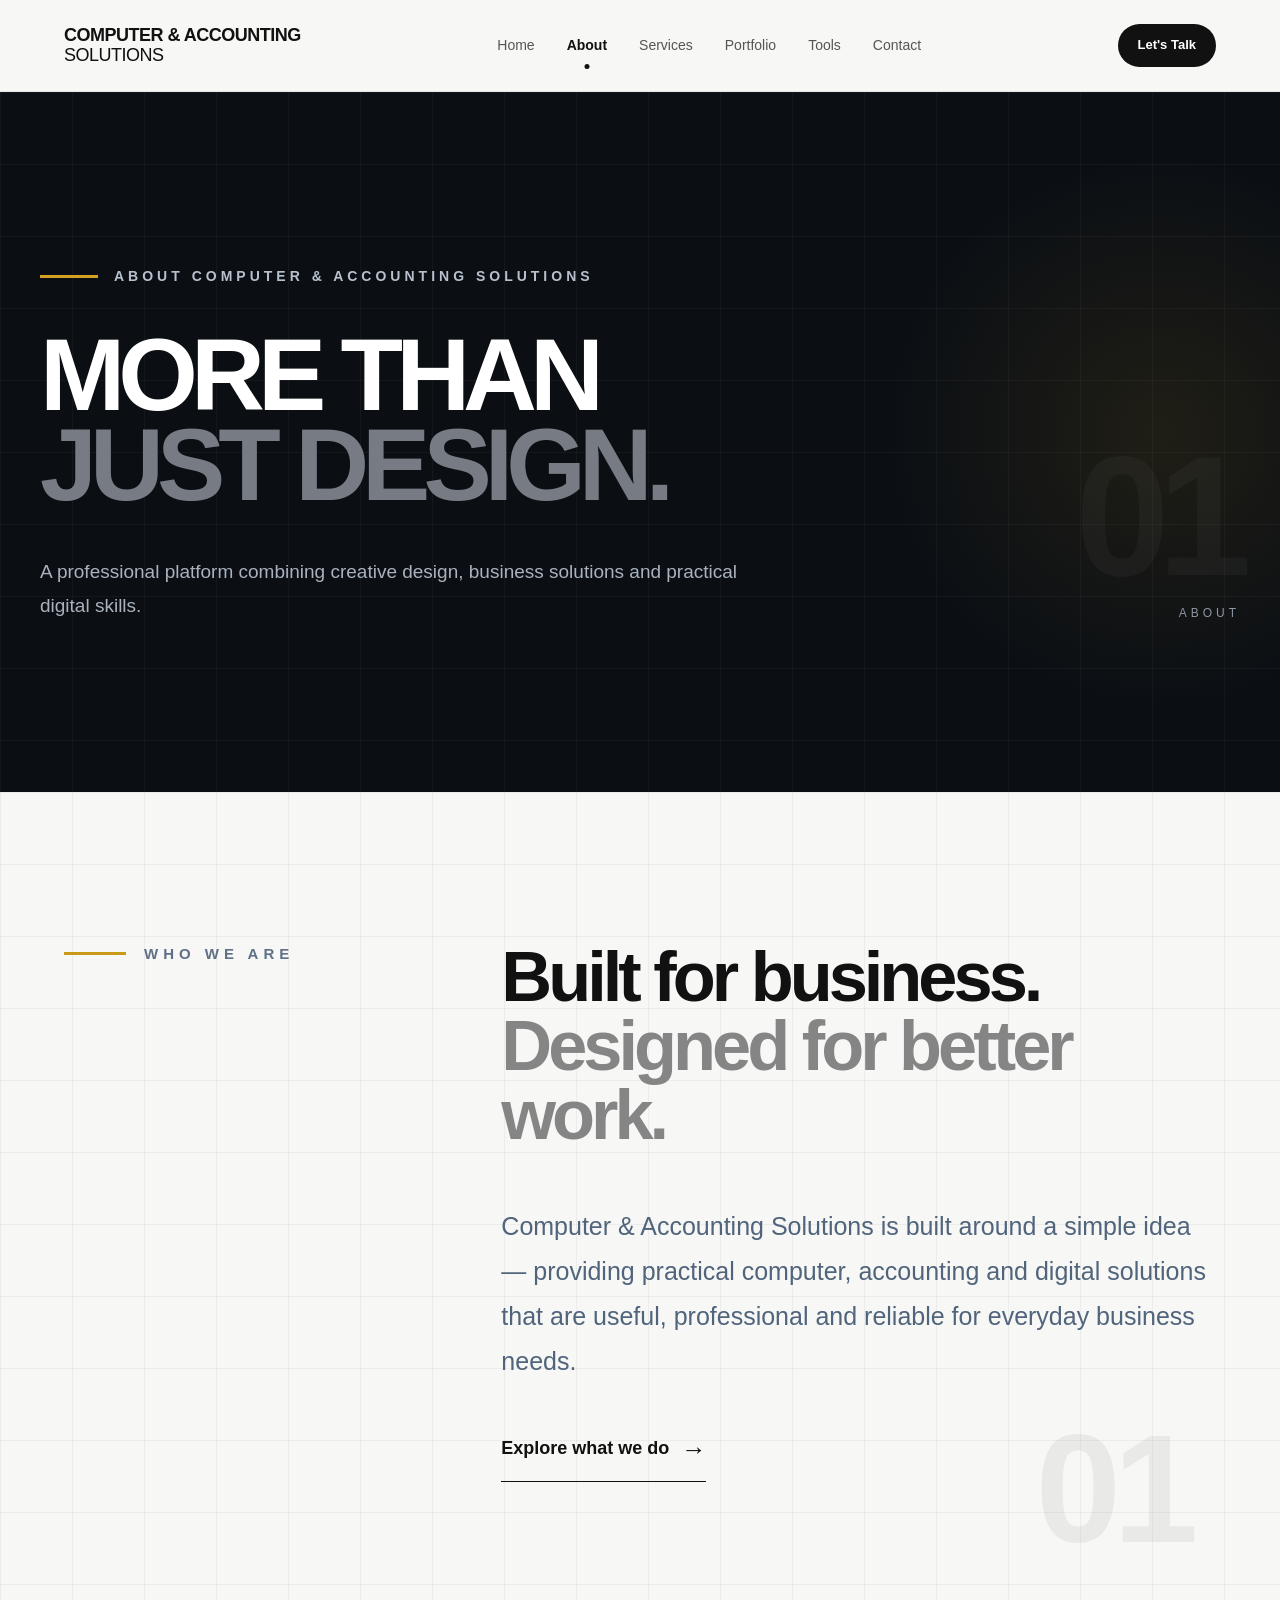
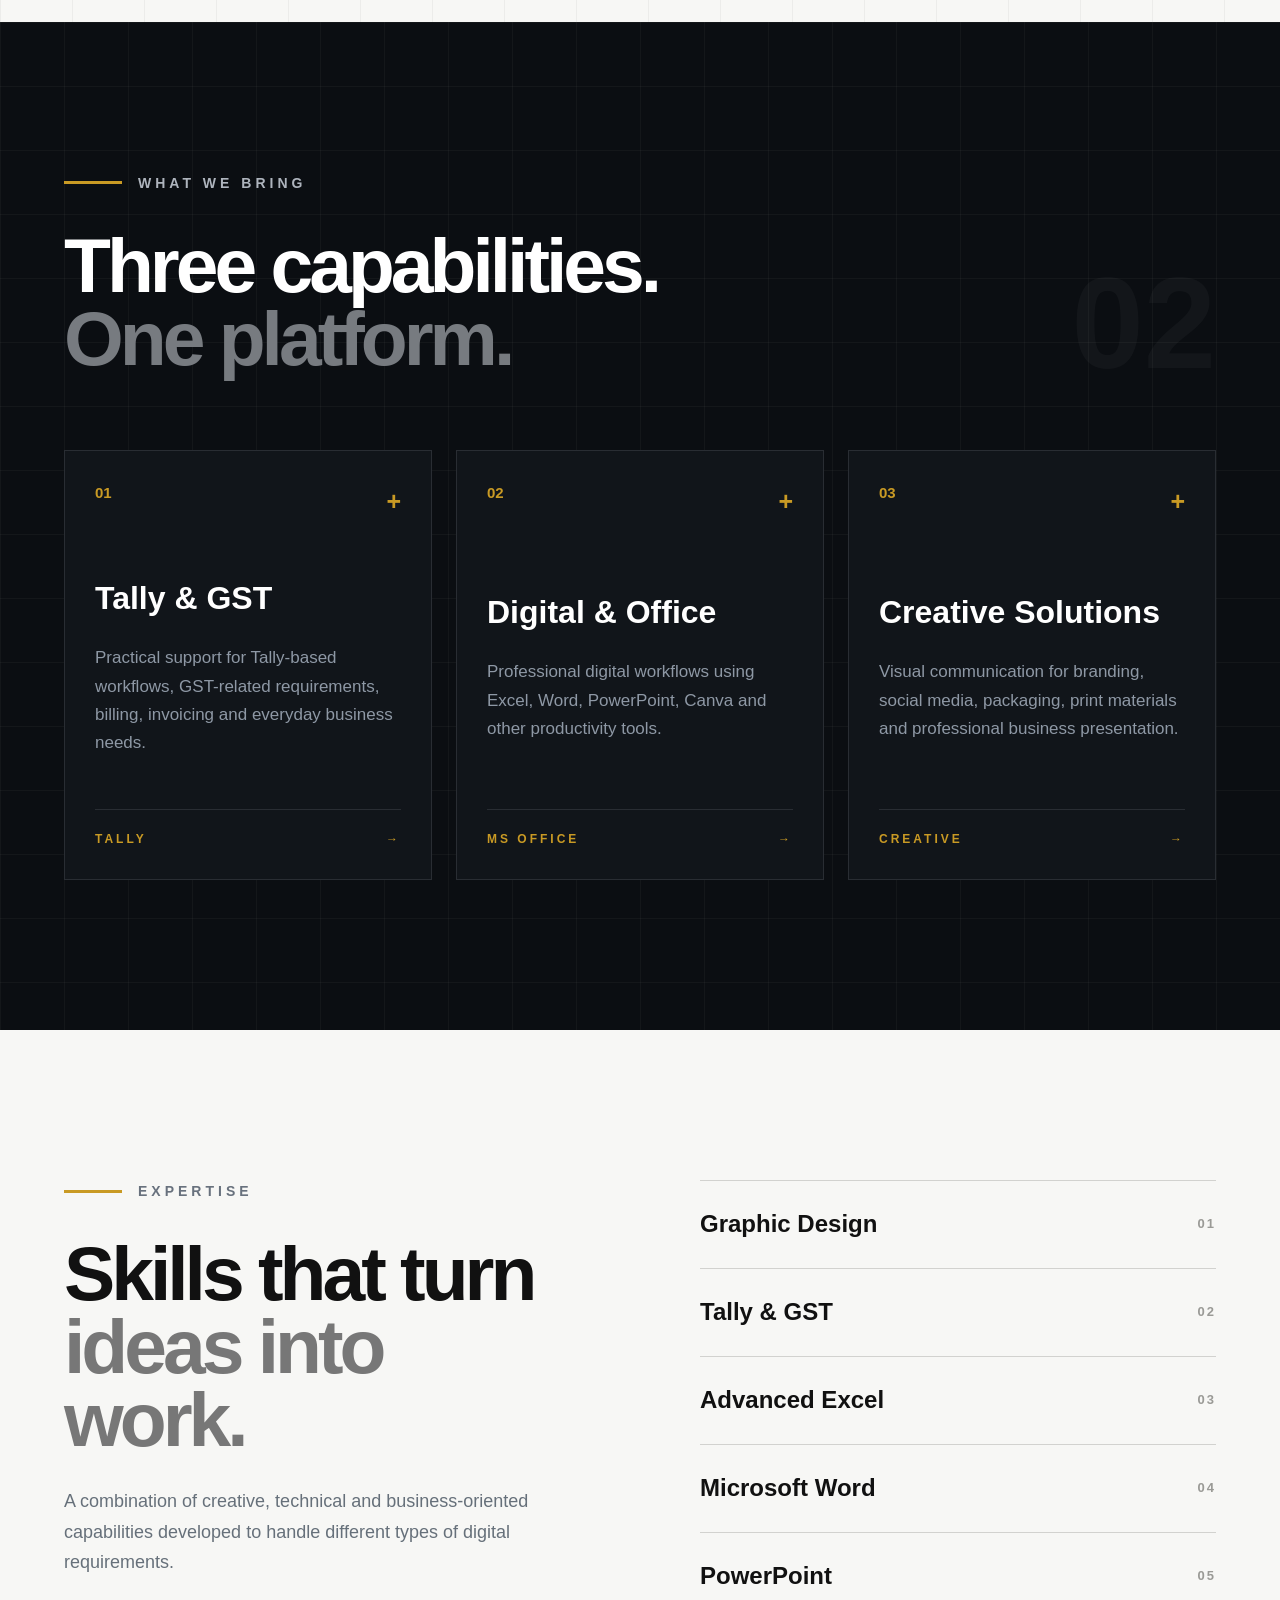
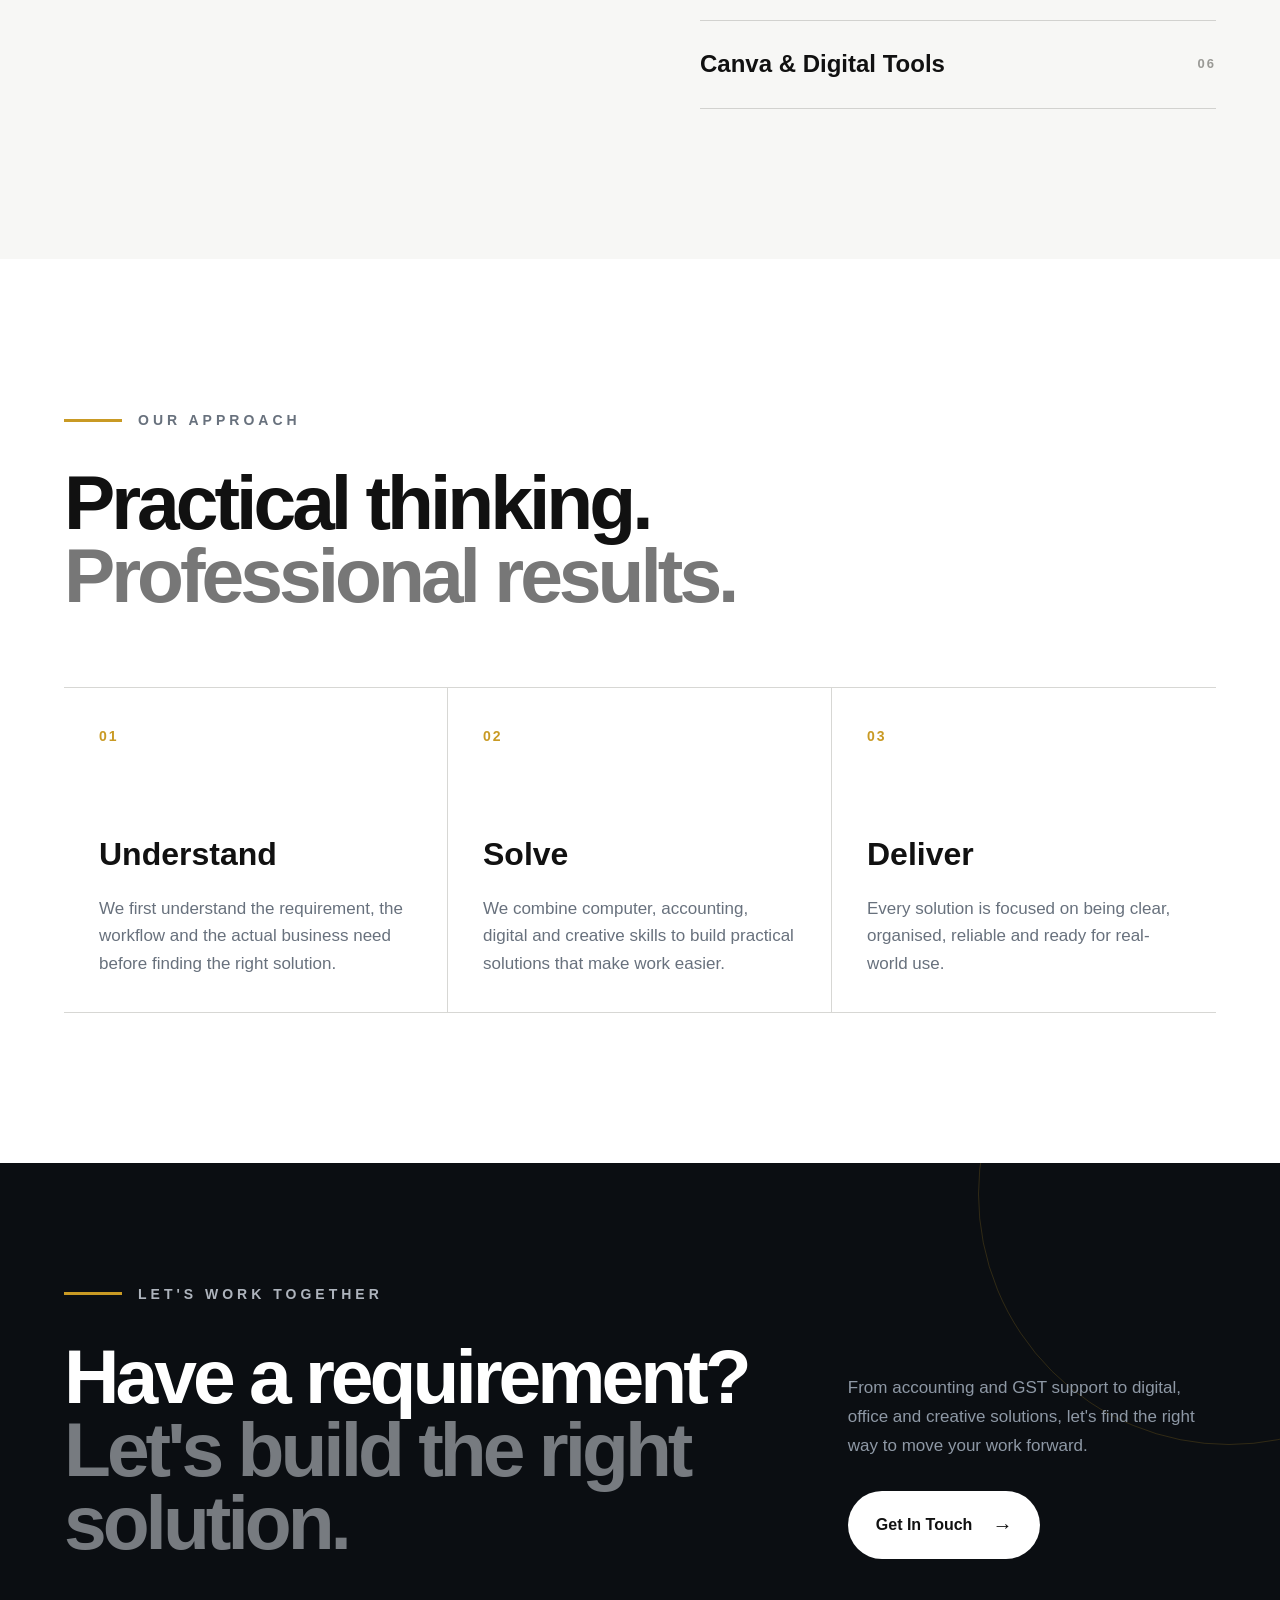
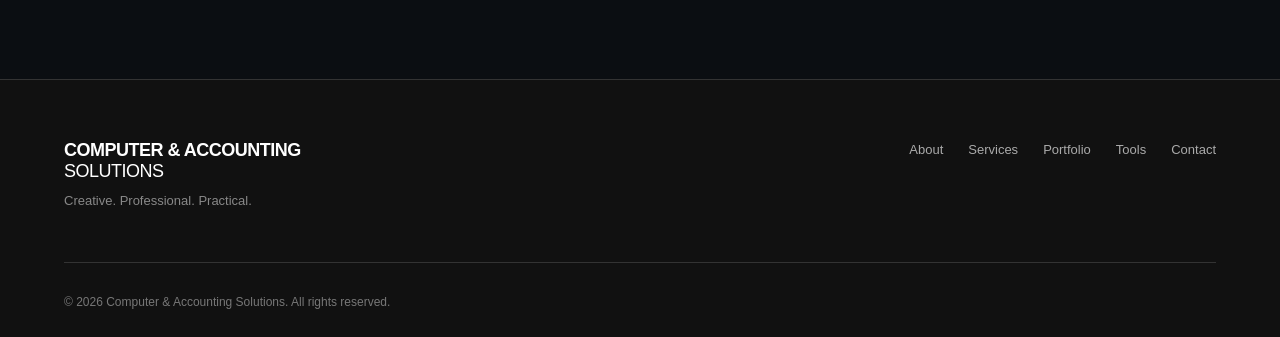
==== commit 972e0079: "Update about.html" ====
--- a/about.html
+++ b/about.html
@@ -9,7 +9,7 @@
 
    <title>About | Computer & Accounting Solutions</title>
 
-    <link rel="stylesheet" href="css/style.css">
+    <link rel="stylesheet" href="style.css">
 
 </head>
 
@@ -544,8 +544,8 @@
 
 
 
-    <script src="js/script.js"></script>
+    <script src="script.js"></script>
 
 </body>
 
-</html>+</html>
--- a/style.css
+++ b/style.css
@@ -0,0 +1,13287 @@
+/* =========================================================
+   ABBASALI VENTURE
+   Main Website Stylesheet
+   ========================================================= */
+
+
+/* =========================================================
+   01. RESET & GLOBAL SETTINGS
+   ========================================================= */
+
+* {
+    margin: 0;
+    padding: 0;
+    box-sizing: border-box;
+}
+
+html {
+    scroll-behavior: smooth;
+}
+
+body {
+    font-family: Arial, Helvetica, sans-serif;
+    background: #f7f7f5;
+    color: #111111;
+    line-height: 1.6;
+}
+
+a {
+    text-decoration: none;
+    color: inherit;
+}
+
+img {
+    max-width: 100%;
+    display: block;
+}
+
+.container {
+    width: 90%;
+    max-width: 1200px;
+    margin: 0 auto;
+}
+
+
+/* =========================================================
+   02. HEADER / NAVIGATION
+   ========================================================= */
+
+.header {
+    width: 100%;
+    padding: 24px 0;
+    background: #f7f7f5;
+    border-bottom: 1px solid #e5e5e2;
+}
+
+.nav-container {
+    display: flex;
+    align-items: center;
+    justify-content: space-between;
+}
+
+
+/* ---------- LOGO ---------- */
+
+.logo {
+    font-size: 18px;
+    font-weight: 800;
+    letter-spacing: -0.5px;
+}
+
+.logo span {
+    font-weight: 400;
+    margin-left: 4px;
+}
+
+
+/* ---------- NAVIGATION ---------- */
+
+.navbar {
+    display: flex;
+    align-items: center;
+    gap: 32px;
+}
+
+.navbar a {
+    position: relative;
+    font-size: 14px;
+    color: #555555;
+    transition: color 0.3s ease;
+}
+
+.navbar a:hover {
+    color: #111111;
+}
+
+.navbar a.active {
+    color: #111111;
+    font-weight: 600;
+}
+
+
+/* Small underline for active page */
+
+.navbar a.active::after {
+    content: "";
+    position: absolute;
+    width: 5px;
+    height: 5px;
+    background: #111111;
+    border-radius: 50%;
+    left: 50%;
+    bottom: -12px;
+    transform: translateX(-50%);
+}
+
+
+/* ---------- NAV BUTTON ---------- */
+
+.nav-button {
+    padding: 11px 20px;
+    background: #111111;
+    color: #ffffff;
+    border-radius: 50px;
+    font-size: 13px;
+    font-weight: 600;
+    transition: all 0.3s ease;
+}
+
+.nav-button:hover {
+    background: #333333;
+    transform: translateY(-2px);
+}
+
+
+/* =========================================================
+   03. HERO SECTION
+   ========================================================= */
+
+.hero {
+    min-height: 680px;
+    display: flex;
+    align-items: center;
+    padding: 80px 0;
+    overflow: hidden;
+}
+
+.hero-container {
+    display: grid;
+    grid-template-columns: 1.1fr 0.9fr;
+    align-items: center;
+    gap: 60px;
+}
+
+
+/* ---------- HERO CONTENT ---------- */
+
+.hero-label {
+    font-size: 12px;
+    font-weight: 700;
+    letter-spacing: 2px;
+    color: #777777;
+    margin-bottom: 25px;
+}
+
+.hero-content h1 {
+    font-size: clamp(52px, 6vw, 82px);
+    line-height: 0.98;
+    letter-spacing: -4px;
+    font-weight: 800;
+    margin-bottom: 30px;
+}
+
+.hero-content h1 span {
+    color: #777777;
+}
+
+.hero-description {
+    max-width: 540px;
+    font-size: 17px;
+    line-height: 1.8;
+    color: #666666;
+    margin-bottom: 38px;
+}
+
+
+/* ---------- HERO BUTTONS ---------- */
+
+.hero-buttons {
+    display: flex;
+    align-items: center;
+    gap: 15px;
+}
+
+.primary-button {
+    display: inline-flex;
+    align-items: center;
+    justify-content: center;
+    padding: 14px 24px;
+    background: #111111;
+    color: #ffffff;
+    border-radius: 50px;
+    font-size: 14px;
+    font-weight: 600;
+    transition: all 0.3s ease;
+}
+
+.primary-button:hover {
+    transform: translateY(-3px);
+    background: #292929;
+}
+
+.secondary-button {
+    display: inline-flex;
+    align-items: center;
+    justify-content: center;
+    padding: 14px 24px;
+    border: 1px solid #cccccc;
+    border-radius: 50px;
+    font-size: 14px;
+    font-weight: 600;
+    transition: all 0.3s ease;
+}
+
+.secondary-button:hover {
+    background: #111111;
+    color: #ffffff;
+    border-color: #111111;
+}
+
+
+/* =========================================================
+   04. HERO ABSTRACT VISUAL
+   ========================================================= */
+
+.hero-visual {
+    position: relative;
+    height: 500px;
+    display: flex;
+    align-items: center;
+    justify-content: center;
+}
+
+
+/* ---------- MAIN CIRCLE ---------- */
+
+.visual-circle {
+    position: absolute;
+    width: 340px;
+    height: 340px;
+    border-radius: 50%;
+    background: #111111;
+}
+
+
+/* ---------- FLOATING CARDS ---------- */
+
+.visual-card {
+    position: absolute;
+    background: #ffffff;
+    border: 1px solid #dddddd;
+    padding: 18px 24px;
+    border-radius: 12px;
+    font-size: 12px;
+    font-weight: 700;
+    letter-spacing: 1px;
+    box-shadow: 0 20px 50px rgba(0, 0, 0, 0.08);
+}
+
+
+/* Design card */
+
+.card-one {
+    top: 70px;
+    left: 20px;
+    transform: rotate(-7deg);
+}
+
+
+/* Tally card */
+
+.card-two {
+    right: 0;
+    top: 180px;
+    transform: rotate(6deg);
+}
+
+
+/* Digital card */
+
+.card-three {
+    left: 70px;
+    bottom: 65px;
+    transform: rotate(-4deg);
+}
+
+
+/* =========================================================
+   05. INTRO SECTION
+   ========================================================= */
+
+.intro {
+    padding: 130px 0;
+    background: #ffffff;
+}
+
+.intro-container {
+    display: grid;
+    grid-template-columns: 0.4fr 1.6fr;
+    gap: 80px;
+}
+
+.section-label {
+    font-size: 11px;
+    font-weight: 700;
+    letter-spacing: 2px;
+    color: #777777;
+}
+
+.intro-text h2 {
+    max-width: 850px;
+    font-size: clamp(36px, 5vw, 62px);
+    line-height: 1.05;
+    letter-spacing: -2px;
+    margin-bottom: 30px;
+}
+
+.intro-text h2 span {
+    color: #888888;
+}
+
+.intro-text p {
+    max-width: 680px;
+    color: #666666;
+    font-size: 17px;
+    line-height: 1.8;
+}
+
+
+/* =========================================================
+   06. SERVICES SECTION
+   ========================================================= */
+
+.services-preview {
+    padding: 130px 0;
+    background: #f7f7f5;
+}
+
+.section-heading {
+    display: flex;
+    justify-content: space-between;
+    align-items: flex-end;
+    margin-bottom: 60px;
+}
+
+.section-heading h2 {
+    font-size: clamp(34px, 4vw, 52px);
+    letter-spacing: -2px;
+    line-height: 1.1;
+    margin-top: 12px;
+}
+
+.text-link {
+    font-size: 14px;
+    font-weight: 600;
+    border-bottom: 1px solid #111111;
+    padding-bottom: 5px;
+}
+
+
+/* ---------- SERVICE GRID ---------- */
+
+.service-grid {
+    display: grid;
+    grid-template-columns: repeat(3, 1fr);
+    gap: 20px;
+}
+
+
+/* ---------- SERVICE CARD ---------- */
+
+.service-card {
+    min-height: 310px;
+    padding: 35px;
+    background: #ffffff;
+    border: 1px solid #e5e5e2;
+    border-radius: 18px;
+    position: relative;
+    transition: all 0.35s ease;
+}
+
+.service-card:hover {
+    transform: translateY(-8px);
+    box-shadow: 0 25px 60px rgba(0, 0, 0, 0.08);
+}
+
+.service-number {
+    display: block;
+    font-size: 12px;
+    color: #999999;
+    margin-bottom: 80px;
+}
+
+.service-card h3 {
+    font-size: 25px;
+    letter-spacing: -0.5px;
+    margin-bottom: 15px;
+}
+
+.service-card p {
+    font-size: 14px;
+    color: #777777;
+    line-height: 1.7;
+}
+
+
+/* =========================================================
+   07. TOOLS CTA
+   ========================================================= */
+
+.tools-cta {
+    padding: 110px 0;
+    background: #111111;
+    color: #ffffff;
+}
+
+.tools-container {
+    display: flex;
+    justify-content: space-between;
+    align-items: center;
+}
+
+.tools-cta .section-label {
+    color: #999999;
+}
+
+.tools-cta h2 {
+    font-size: clamp(40px, 5vw, 65px);
+    line-height: 1;
+    letter-spacing: -2px;
+    margin-top: 15px;
+}
+
+.tools-cta .primary-button {
+    background: #ffffff;
+    color: #111111;
+}
+
+.tools-cta .primary-button:hover {
+    background: #dddddd;
+}
+
+
+/* =========================================================
+   08. FOOTER
+   ========================================================= */
+
+.footer {
+    padding: 60px 0 25px;
+    background: #111111;
+    color: #ffffff;
+    border-top: 1px solid #333333;
+}
+
+.footer-container {
+    display: grid;
+    grid-template-columns: 1fr 1fr;
+    gap: 50px;
+}
+
+.footer-brand p {
+    color: #888888;
+    font-size: 13px;
+    margin-top: 10px;
+}
+
+.footer-links {
+    display: flex;
+    justify-content: flex-end;
+    align-items: flex-start;
+    gap: 25px;
+}
+
+.footer-links a {
+    font-size: 13px;
+    color: #aaaaaa;
+    transition: color 0.3s ease;
+}
+
+.footer-links a:hover {
+    color: #ffffff;
+}
+
+.footer-bottom {
+    grid-column: 1 / -1;
+    padding-top: 30px;
+    border-top: 1px solid #333333;
+}
+
+.footer-bottom p {
+    color: #777777;
+    font-size: 12px;
+}
+
+
+/* =========================================================
+   09. TABLET RESPONSIVE
+   ========================================================= */
+
+@media (max-width: 900px) {
+
+    .navbar {
+        gap: 18px;
+    }
+
+    .nav-button {
+        display: none;
+    }
+
+    .hero-container {
+        grid-template-columns: 1fr;
+    }
+
+    .hero {
+        padding: 80px 0;
+    }
+
+    .hero-visual {
+        height: 400px;
+    }
+
+    .intro-container {
+        grid-template-columns: 1fr;
+        gap: 30px;
+    }
+
+    .service-grid {
+        grid-template-columns: 1fr;
+    }
+
+    .tools-container {
+        flex-direction: column;
+        align-items: flex-start;
+        gap: 40px;
+    }
+
+}
+
+
+/* =========================================================
+   10. MOBILE RESPONSIVE
+   ========================================================= */
+
+@media (max-width: 650px) {
+
+    .container {
+        width: 92%;
+    }
+
+
+    /* Header */
+
+    .header {
+        padding: 20px 0;
+    }
+
+    .navbar {
+        display: none;
+    }
+
+
+    /* Hero */
+
+    .hero {
+        min-height: auto;
+        padding: 70px 0 90px;
+    }
+
+    .hero-content h1 {
+        font-size: 48px;
+        letter-spacing: -2.5px;
+    }
+
+    .hero-description {
+        font-size: 15px;
+    }
+
+    .hero-buttons {
+        flex-direction: column;
+        align-items: stretch;
+    }
+
+    .primary-button,
+    .secondary-button {
+        width: 100%;
+    }
+
+
+    /* Hero Visual */
+
+    .hero-visual {
+        height: 350px;
+    }
+
+    .visual-circle {
+        width: 240px;
+        height: 240px;
+    }
+
+    .card-one {
+        left: 0;
+        top: 45px;
+    }
+
+    .card-two {
+        right: 0;
+        top: 135px;
+    }
+
+    .card-three {
+        left: 25px;
+        bottom: 40px;
+    }
+
+
+    /* Intro */
+
+    .intro {
+        padding: 90px 0;
+    }
+
+    .intro-text h2 {
+        font-size: 38px;
+    }
+
+
+    /* Services */
+
+    .services-preview {
+        padding: 90px 0;
+    }
+
+    .section-heading {
+        flex-direction: column;
+        align-items: flex-start;
+        gap: 25px;
+    }
+
+    .service-card {
+        min-height: 280px;
+        padding: 28px;
+    }
+
+    .service-number {
+        margin-bottom: 60px;
+    }
+
+
+    /* Tools */
+
+    .tools-cta {
+        padding: 90px 0;
+    }
+
+    .tools-cta h2 {
+        font-size: 44px;
+    }
+
+
+    /* Footer */
+
+    .footer-container {
+        grid-template-columns: 1fr;
+    }
+
+    .footer-links {
+        justify-content: flex-start;
+        flex-wrap: wrap;
+    }
+
+}
+/* =========================================================
+   23. JAVASCRIPT ANIMATIONS
+   ========================================================= */
+
+
+/* ---------- SCROLL REVEAL ---------- */
+
+.reveal-hidden {
+    opacity: 0;
+    transform: translateY(30px);
+    transition:
+        opacity 0.8s ease,
+        transform 0.8s ease;
+}
+
+.reveal-visible {
+    opacity: 1;
+    transform: translateY(0);
+}
+
+
+/* ---------- HEADER SCROLL ---------- */
+
+.header-scrolled {
+    box-shadow:
+        0 10px 30px rgba(0, 0, 0, 0.06);
+}
+
+
+/* ---------- BUTTON CLICK ---------- */
+
+.button-clicked {
+    transform: scale(0.96) !important;
+}
+
+
+/* ---------- BACK TO TOP ---------- */
+
+.back-to-top {
+
+    position: fixed;
+
+    right: 25px;
+    bottom: 25px;
+
+    width: 45px;
+    height: 45px;
+
+    border: none;
+    border-radius: 50%;
+
+    background: #2563eb;
+    color: #ffffff;
+
+    font-size: 20px;
+
+    cursor: pointer;
+
+    opacity: 0;
+    visibility: hidden;
+
+    transform: translateY(15px);
+
+    transition:
+        opacity 0.3s ease,
+        visibility 0.3s ease,
+        transform 0.3s ease;
+
+    z-index: 999;
+}
+
+
+.back-to-top.show {
+
+    opacity: 1;
+    visibility: visible;
+
+    transform: translateY(0);
+}
+
+
+.back-to-top:hover {
+
+    background: #1d4ed8;
+
+    transform: translateY(-4px);
+}
+
+
+
+
+/* =========================================================
+   ABOUT PAGE
+   ========================================================= */
+
+
+/* =========================================================
+   24. ABOUT HERO
+   ========================================================= */
+
+.about-hero {
+
+    min-height: 560px;
+
+    display: flex;
+    align-items: center;
+
+    position: relative;
+
+    overflow: hidden;
+
+    background:
+        radial-gradient(
+            circle at 80% 50%,
+            rgba(37, 99, 235, 0.08),
+            transparent 30%
+        );
+}
+
+
+.about-hero-container {
+
+    display: flex;
+
+    justify-content: space-between;
+
+    align-items: flex-end;
+
+    padding: 100px 0;
+
+}
+
+
+.about-hero-content h1 {
+
+    font-size: clamp(60px, 8vw, 105px);
+
+    line-height: 0.9;
+
+    letter-spacing: -6px;
+
+    font-weight: 850;
+
+    margin-top: 25px;
+
+}
+
+
+.about-hero-content h1 span {
+
+    color: var(--accent);
+
+}
+
+
+.about-hero-description {
+
+    max-width: 540px;
+
+    font-size: 18px;
+
+    color: var(--muted);
+
+    line-height: 1.8;
+
+    margin-top: 35px;
+
+}
+
+
+.about-hero-number {
+
+    display: flex;
+
+    flex-direction: column;
+
+    align-items: flex-end;
+
+}
+
+
+.about-hero-number span {
+
+    font-size: 90px;
+
+    line-height: 1;
+
+    font-weight: 800;
+
+    color: rgba(16, 19, 24, 0.05);
+
+    letter-spacing: -5px;
+
+}
+
+
+.about-hero-number p {
+
+    font-size: 11px;
+
+    letter-spacing: 2px;
+
+    color: var(--muted);
+
+}
+
+
+/* =========================================================
+   25. ABOUT INTRODUCTION
+   ========================================================= */
+
+.about-introduction {
+
+    padding: 140px 0;
+
+    background: #ffffff;
+
+}
+
+
+.about-intro-grid {
+
+    display: grid;
+
+    grid-template-columns: 0.4fr 1.6fr;
+
+    gap: 80px;
+
+}
+
+
+.about-intro-content {
+
+    max-width: 850px;
+
+}
+
+
+.about-intro-content h2 {
+
+    font-size: clamp(40px, 5vw, 68px);
+
+    line-height: 1.02;
+
+    letter-spacing: -3px;
+
+    margin-bottom: 40px;
+
+}
+
+
+.about-intro-content h2 span {
+
+    color: var(--accent);
+
+}
+
+
+.about-intro-content p {
+
+    max-width: 700px;
+
+    font-size: 17px;
+
+    line-height: 1.9;
+
+    color: var(--muted);
+
+    margin-bottom: 25px;
+
+}
+
+
+/* =========================================================
+   26. ABOUT PILLARS
+   ========================================================= */
+
+.about-pillars {
+
+    padding: 130px 0;
+
+    background: var(--background);
+
+}
+
+
+.pillar-grid {
+
+    display: grid;
+
+    grid-template-columns: repeat(3, 1fr);
+
+    gap: 20px;
+
+}
+
+
+.pillar-card {
+
+    min-height: 440px;
+
+    padding: 35px;
+
+    background: #ffffff;
+
+    border: 1px solid var(--border);
+
+    border-radius: 20px;
+
+    position: relative;
+
+    overflow: hidden;
+
+    transition:
+        transform 0.35s ease,
+        box-shadow 0.35s ease,
+        border-color 0.35s ease;
+
+}
+
+
+.pillar-card:hover {
+
+    transform: translateY(-8px);
+
+    border-color:
+        rgba(37, 99, 235, 0.25);
+
+    box-shadow:
+        0 25px 60px rgba(16, 24, 40, 0.08);
+
+}
+
+
+.pillar-number {
+
+    font-size: 12px;
+
+    color: var(--accent);
+
+    font-weight: 700;
+
+}
+
+
+.pillar-icon {
+
+    width: 55px;
+
+    height: 55px;
+
+    margin-top: 55px;
+
+    margin-bottom: 35px;
+
+    display: flex;
+
+    align-items: center;
+
+    justify-content: center;
+
+    border-radius: 50%;
+
+    background: #f0f4ff;
+
+    color: var(--accent);
+
+    font-size: 24px;
+
+    font-weight: 700;
+
+}
+
+
+.pillar-card h3 {
+
+    font-size: 25px;
+
+    letter-spacing: -0.8px;
+
+    margin-bottom: 15px;
+
+}
+
+
+.pillar-card p {
+
+    color: var(--muted);
+
+    font-size: 14px;
+
+    line-height: 1.8;
+
+}
+
+
+.pillar-tags {
+
+    display: flex;
+
+    flex-wrap: wrap;
+
+    gap: 7px;
+
+    margin-top: 30px;
+
+}
+
+
+.pillar-tags span {
+
+    padding: 7px 11px;
+
+    border: 1px solid var(--border);
+
+    border-radius: 50px;
+
+    font-size: 11px;
+
+    color: #606772;
+
+}
+
+
+/* =========================================================
+   27. SKILLS SECTION
+   ========================================================= */
+
+.skills-section {
+
+    padding: 140px 0;
+
+    background: #ffffff;
+
+}
+
+
+.skills-grid {
+
+    display: grid;
+
+    grid-template-columns: 0.9fr 1.1fr;
+
+    gap: 100px;
+
+    align-items: start;
+
+}
+
+
+.skills-grid h2 {
+
+    max-width: 550px;
+
+    font-size: clamp(42px, 5vw, 65px);
+
+    line-height: 1;
+
+    letter-spacing: -3px;
+
+    margin-top: 18px;
+
+}
+
+
+.skills-grid h2 span {
+
+    color: var(--accent);
+
+}
+
+
+.skills-description {
+
+    max-width: 480px;
+
+    color: var(--muted);
+
+    font-size: 15px;
+
+    line-height: 1.8;
+
+    margin-top: 30px;
+
+}
+
+
+/* ---------- SKILL LIST ---------- */
+
+.skills-list {
+
+    border-top: 1px solid var(--border);
+
+}
+
+
+.skill-row {
+
+    display: flex;
+
+    align-items: center;
+
+    justify-content: space-between;
+
+    padding: 25px 0;
+
+    border-bottom: 1px solid var(--border);
+
+    font-size: 17px;
+
+    font-weight: 600;
+
+    transition:
+        color 0.3s ease,
+        padding-left 0.3s ease;
+
+}
+
+
+.skill-row span:last-child {
+
+    font-size: 11px;
+
+    color: #999999;
+
+}
+
+
+.skill-row:hover {
+
+    color: var(--accent);
+
+    padding-left: 10px;
+
+}
+
+
+/* =========================================================
+   28. ABOUT CTA
+   ========================================================= */
+
+.about-cta {
+
+    padding: 120px 0;
+
+    background: #0b0f17;
+
+    color: #ffffff;
+
+}
+
+
+.about-cta-container {
+
+    display: grid;
+
+    grid-template-columns: 1fr 0.7fr;
+
+    gap: 100px;
+
+    align-items: center;
+
+}
+
+
+.about-cta h2 {
+
+    font-size: clamp(48px, 6vw, 78px);
+
+    line-height: 0.95;
+
+    letter-spacing: -4px;
+
+    margin-top: 15px;
+
+}
+
+
+.about-cta h2 span {
+
+    color: var(--accent);
+
+}
+
+
+.about-cta p {
+
+    color: #8d94a1;
+
+    line-height: 1.8;
+
+    font-size: 15px;
+
+}
+
+
+.about-cta .section-label {
+
+    color: #777f8c;
+
+}
+
+
+.about-cta-buttons {
+
+    display: flex;
+
+    gap: 12px;
+
+    margin-top: 30px;
+
+}
+
+
+.about-cta .secondary-button {
+
+    color: #ffffff;
+
+    border-color: #363c46;
+
+}
+
+
+.about-cta .secondary-button:hover {
+
+    background: #ffffff;
+
+    color: #111111;
+
+    border-color: #ffffff;
+
+}
+
+
+/* =========================================================
+   29. ABOUT MOBILE
+   ========================================================= */
+
+@media (max-width: 900px) {
+
+    .about-hero-container {
+
+        align-items: flex-start;
+
+    }
+
+
+    .about-hero-number {
+
+        display: none;
+
+    }
+
+
+    .pillar-grid {
+
+        grid-template-columns: 1fr;
+
+    }
+
+
+    .skills-grid {
+
+        grid-template-columns: 1fr;
+
+        gap: 60px;
+
+    }
+
+
+    .about-cta-container {
+
+        grid-template-columns: 1fr;
+
+        gap: 50px;
+
+    }
+
+}
+
+
+@media (max-width: 650px) {
+
+    .about-hero {
+
+        min-height: auto;
+
+    }
+
+
+    .about-hero-container {
+
+        padding: 80px 0;
+
+    }
+
+
+    .about-hero-content h1 {
+
+        font-size: 56px;
+
+        letter-spacing: -3px;
+
+    }
+
+
+    .about-hero-description {
+
+        font-size: 15px;
+
+    }
+
+
+    .about-introduction {
+
+        padding: 90px 0;
+
+    }
+
+
+    .about-intro-grid {
+
+        grid-template-columns: 1fr;
+
+        gap: 30px;
+
+    }
+
+
+    .about-intro-content h2 {
+
+        font-size: 42px;
+
+    }
+
+
+    .about-pillars {
+
+        padding: 90px 0;
+
+    }
+
+
+    .pillar-card {
+
+        min-height: auto;
+
+    }
+
+
+    .skills-section {
+
+        padding: 90px 0;
+
+    }
+
+
+    .skills-grid h2 {
+
+        font-size: 44px;
+
+    }
+
+
+    .about-cta {
+
+        padding: 90px 0;
+
+    }
+
+
+    .about-cta h2 {
+
+        font-size: 50px;
+
+        letter-spacing: -3px;
+
+    }
+
+
+    .about-cta-buttons {
+
+        flex-direction: column;
+
+        align-items: stretch;
+
+    }
+
+
+    .about-cta-buttons a {
+
+        width: 100%;
+
+    }
+
+}
+
+
+/* =========================================================
+   SERVICES PAGE
+   ========================================================= */
+
+
+/* =========================================================
+   30. SERVICES HERO
+   ========================================================= */
+
+.services-hero {
+
+    min-height: 570px;
+
+    display: flex;
+
+    align-items: center;
+
+    position: relative;
+
+    overflow: hidden;
+
+    background:
+        radial-gradient(
+            circle at 80% 40%,
+            rgba(37, 99, 235, 0.09),
+            transparent 32%
+        );
+}
+
+
+.services-hero-container {
+
+    display: flex;
+
+    justify-content: space-between;
+
+    align-items: flex-end;
+
+    padding: 100px 0;
+
+}
+
+
+.services-hero-content h1 {
+
+    font-size: clamp(60px, 8vw, 105px);
+
+    line-height: 0.9;
+
+    letter-spacing: -6px;
+
+    font-weight: 850;
+
+    margin-top: 25px;
+
+}
+
+
+.services-hero-content h1 span {
+
+    color: var(--accent);
+
+}
+
+
+.services-hero-content > p:last-child {
+
+    max-width: 600px;
+
+    margin-top: 35px;
+
+    color: var(--muted);
+
+    font-size: 18px;
+
+    line-height: 1.8;
+
+}
+
+
+.services-hero-side {
+
+    text-align: right;
+
+}
+
+
+.services-hero-side span {
+
+    display: block;
+
+    font-size: 100px;
+
+    line-height: 0.8;
+
+    font-weight: 850;
+
+    letter-spacing: -6px;
+
+    color: rgba(16, 19, 24, 0.05);
+
+}
+
+
+.services-hero-side p {
+
+    margin-top: 15px;
+
+    font-size: 11px;
+
+    line-height: 1.5;
+
+    letter-spacing: 2px;
+
+    color: var(--muted);
+
+}
+
+
+/* =========================================================
+   31. SERVICES INTRO
+   ========================================================= */
+
+.services-intro {
+
+    padding: 130px 0;
+
+    background: #ffffff;
+
+}
+
+
+.services-intro-grid {
+
+    display: grid;
+
+    grid-template-columns: 0.4fr 1.6fr;
+
+    gap: 80px;
+
+}
+
+
+.services-intro h2 {
+
+    max-width: 850px;
+
+    font-size: clamp(42px, 5vw, 68px);
+
+    line-height: 1;
+
+    letter-spacing: -3px;
+
+    margin-bottom: 35px;
+
+}
+
+
+.services-intro h2 span {
+
+    color: var(--accent);
+
+}
+
+
+.services-intro p {
+
+    max-width: 680px;
+
+    color: var(--muted);
+
+    font-size: 17px;
+
+    line-height: 1.9;
+
+}
+
+
+/* =========================================================
+   32. SERVICE CATEGORIES
+   ========================================================= */
+
+.service-category {
+
+    padding: 130px 0;
+
+}
+
+
+.design-category {
+
+    background: var(--background);
+
+}
+
+
+.business-category {
+
+    background: #ffffff;
+
+}
+
+
+.digital-category {
+
+    background: var(--background);
+
+}
+
+
+/* ---------- CATEGORY HEADER ---------- */
+
+.category-header {
+
+    display: grid;
+
+    grid-template-columns: 1fr 0.8fr;
+
+    gap: 100px;
+
+    align-items: end;
+
+    margin-bottom: 70px;
+
+}
+
+
+.category-number {
+
+    display: block;
+
+    font-size: 12px;
+
+    font-weight: 700;
+
+    color: var(--accent);
+
+    margin-bottom: 20px;
+
+}
+
+
+.category-header h2 {
+
+    font-size: clamp(42px, 5vw, 65px);
+
+    line-height: 1;
+
+    letter-spacing: -3px;
+
+    margin-top: 12px;
+
+}
+
+
+.category-description {
+
+    max-width: 450px;
+
+    color: var(--muted);
+
+    font-size: 15px;
+
+    line-height: 1.8;
+
+}
+
+
+/* =========================================================
+   33. SERVICE DETAIL CARDS
+   ========================================================= */
+
+.service-detail-grid {
+
+    display: grid;
+
+    grid-template-columns: repeat(2, 1fr);
+
+    gap: 15px;
+
+}
+
+
+.detail-card {
+
+    min-height: 260px;
+
+    padding: 32px;
+
+    background: #ffffff;
+
+    border: 1px solid var(--border);
+
+    border-radius: 18px;
+
+    position: relative;
+
+    overflow: hidden;
+
+    transition:
+        transform 0.35s ease,
+        box-shadow 0.35s ease,
+        border-color 0.35s ease;
+
+}
+
+
+.business-category .detail-card {
+
+    background: var(--background);
+
+}
+
+
+.detail-card::before {
+
+    content: "";
+
+    position: absolute;
+
+    left: 0;
+
+    top: 0;
+
+    width: 0;
+
+    height: 3px;
+
+    background: var(--accent);
+
+    transition: width 0.4s ease;
+
+}
+
+
+.detail-card:hover::before {
+
+    width: 100%;
+
+}
+
+
+.detail-card:hover {
+
+    transform: translateY(-6px);
+
+    border-color:
+        rgba(37, 99, 235, 0.22);
+
+    box-shadow:
+        0 20px 50px rgba(16, 24, 40, 0.08);
+
+}
+
+
+.detail-card > span {
+
+    font-size: 11px;
+
+    color: var(--accent);
+
+    font-weight: 700;
+
+}
+
+
+.detail-card h3 {
+
+    font-size: 25px;
+
+    letter-spacing: -0.8px;
+
+    margin-top: 55px;
+
+    margin-bottom: 15px;
+
+}
+
+
+.detail-card p {
+
+    max-width: 470px;
+
+    color: var(--muted);
+
+    font-size: 14px;
+
+    line-height: 1.8;
+
+}
+
+
+/* =========================================================
+   34. PROCESS SECTION
+   ========================================================= */
+
+.process-section {
+
+    padding: 140px 0;
+
+    background: #ffffff;
+
+}
+
+
+.process-heading {
+
+    max-width: 750px;
+
+    margin-bottom: 70px;
+
+}
+
+
+.process-heading h2 {
+
+    font-size: clamp(44px, 5vw, 68px);
+
+    line-height: 1;
+
+    letter-spacing: -3px;
+
+    margin-top: 15px;
+
+}
+
+
+.process-heading h2 span {
+
+    color: var(--accent);
+
+}
+
+
+/* ---------- PROCESS GRID ---------- */
+
+.process-grid {
+
+    display: grid;
+
+    grid-template-columns: repeat(4, 1fr);
+
+    border-top: 1px solid var(--border);
+
+}
+
+
+.process-step {
+
+    min-height: 270px;
+
+    padding: 30px;
+
+    border-right: 1px solid var(--border);
+
+    transition:
+        background 0.3s ease;
+
+}
+
+
+.process-step:first-child {
+
+    border-left: 1px solid var(--border);
+
+}
+
+
+.process-step:hover {
+
+    background: #f7f8fa;
+
+}
+
+
+.process-step > span {
+
+    font-size: 11px;
+
+    color: var(--accent);
+
+    font-weight: 700;
+
+}
+
+
+.process-step h3 {
+
+    font-size: 23px;
+
+    margin-top: 75px;
+
+    margin-bottom: 12px;
+
+}
+
+
+.process-step p {
+
+    color: var(--muted);
+
+    font-size: 13px;
+
+    line-height: 1.7;
+
+}
+
+
+/* =========================================================
+   35. SERVICES CTA
+   ========================================================= */
+
+.services-cta {
+
+    padding: 120px 0;
+
+    background: #0b0f17;
+
+    color: #ffffff;
+
+}
+
+
+.services-cta-container {
+
+    display: grid;
+
+    grid-template-columns: 1fr 0.7fr;
+
+    gap: 100px;
+
+    align-items: center;
+
+}
+
+
+.services-cta h2 {
+
+    max-width: 750px;
+
+    font-size: clamp(48px, 6vw, 78px);
+
+    line-height: 0.95;
+
+    letter-spacing: -4px;
+
+    margin-top: 15px;
+
+}
+
+
+.services-cta h2 span {
+
+    color: var(--accent);
+
+}
+
+
+.services-cta p {
+
+    color: #8d94a1;
+
+    font-size: 15px;
+
+    line-height: 1.8;
+
+}
+
+
+.services-cta .primary-button {
+
+    margin-top: 30px;
+
+}
+
+
+/* =========================================================
+   36. SERVICES RESPONSIVE
+   ========================================================= */
+
+@media (max-width: 900px) {
+
+    .services-hero-side {
+
+        display: none;
+
+    }
+
+
+    .services-intro-grid {
+
+        grid-template-columns: 1fr;
+
+        gap: 30px;
+
+    }
+
+
+    .category-header {
+
+        grid-template-columns: 1fr;
+
+        gap: 30px;
+
+    }
+
+
+    .process-grid {
+
+        grid-template-columns: repeat(2, 1fr);
+
+    }
+
+
+    .process-step:nth-child(2) {
+
+        border-right: none;
+
+    }
+
+
+    .services-cta-container {
+
+        grid-template-columns: 1fr;
+
+        gap: 50px;
+
+    }
+
+}
+
+
+@media (max-width: 650px) {
+
+    .services-hero {
+
+        min-height: auto;
+
+    }
+
+
+    .services-hero-container {
+
+        padding: 80px 0;
+
+    }
+
+
+    .services-hero-content h1 {
+
+        font-size: 56px;
+
+        letter-spacing: -3px;
+
+    }
+
+
+    .services-hero-content > p:last-child {
+
+        font-size: 15px;
+
+    }
+
+
+    .services-intro {
+
+        padding: 90px 0;
+
+    }
+
+
+    .services-intro h2 {
+
+        font-size: 42px;
+
+    }
+
+
+    .service-category {
+
+        padding: 90px 0;
+
+    }
+
+
+    .category-header {
+
+        margin-bottom: 50px;
+
+    }
+
+
+    .category-header h2 {
+
+        font-size: 44px;
+
+    }
+
+
+    .service-detail-grid {
+
+        grid-template-columns: 1fr;
+
+    }
+
+
+    .detail-card {
+
+        min-height: auto;
+
+        padding: 28px;
+
+    }
+
+
+    .detail-card h3 {
+
+        margin-top: 45px;
+
+    }
+
+
+    .process-section {
+
+        padding: 90px 0;
+
+    }
+
+
+    .process-grid {
+
+        grid-template-columns: 1fr;
+
+    }
+
+
+    .process-step {
+
+        min-height: auto;
+
+        border-right: none;
+
+        border-left: 1px solid var(--border);
+
+        border-bottom: 1px solid var(--border);
+
+    }
+
+
+    .process-step:nth-child(2) {
+
+        border-right: none;
+
+    }
+
+
+    .process-step h3 {
+
+        margin-top: 50px;
+
+    }
+
+
+    .services-cta {
+
+        padding: 90px 0;
+
+    }
+
+
+    .services-cta h2 {
+
+        font-size: 50px;
+
+        letter-spacing: -3px;
+
+    }
+
+}
+
+
+/* =========================================================
+   PORTFOLIO PAGE
+   ========================================================= */
+
+
+/* =========================================================
+   37. PORTFOLIO HERO
+   ========================================================= */
+
+.portfolio-hero {
+
+    min-height: 570px;
+
+    display: flex;
+
+    align-items: center;
+
+    position: relative;
+
+    overflow: hidden;
+
+    background:
+        radial-gradient(
+            circle at 78% 45%,
+            rgba(37, 99, 235, 0.10),
+            transparent 30%
+        );
+
+}
+
+
+.portfolio-hero-container {
+
+    display: flex;
+
+    justify-content: space-between;
+
+    align-items: flex-end;
+
+    padding: 100px 0;
+
+}
+
+
+.portfolio-hero-content h1 {
+
+    font-size: clamp(65px, 8vw, 110px);
+
+    line-height: 0.88;
+
+    letter-spacing: -6px;
+
+    font-weight: 850;
+
+    margin-top: 25px;
+
+}
+
+
+.portfolio-hero-content h1 span {
+
+    color: var(--accent);
+
+}
+
+
+.portfolio-hero-content > p:last-child {
+
+    max-width: 590px;
+
+    margin-top: 35px;
+
+    color: var(--muted);
+
+    font-size: 18px;
+
+    line-height: 1.8;
+
+}
+
+
+.portfolio-hero-mark {
+
+    width: 190px;
+
+    height: 190px;
+
+    border-radius: 50%;
+
+    border: 1px solid var(--border);
+
+    display: flex;
+
+    flex-direction: column;
+
+    align-items: center;
+
+    justify-content: center;
+
+    transform: rotate(-10deg);
+
+}
+
+
+.portfolio-hero-mark span {
+
+    font-size: 55px;
+
+    font-weight: 850;
+
+    letter-spacing: -4px;
+
+}
+
+
+.portfolio-hero-mark small {
+
+    font-size: 9px;
+
+    letter-spacing: 3px;
+
+    color: var(--muted);
+
+    margin-top: 5px;
+
+}
+
+
+/* =========================================================
+   38. PORTFOLIO INTRO
+   ========================================================= */
+
+.portfolio-intro {
+
+    padding: 130px 0;
+
+    background: #ffffff;
+
+}
+
+
+.portfolio-intro-container {
+
+    display: grid;
+
+    grid-template-columns: 0.4fr 1.6fr;
+
+    gap: 80px;
+
+}
+
+
+.portfolio-intro h2 {
+
+    max-width: 800px;
+
+    font-size: clamp(42px, 5vw, 68px);
+
+    line-height: 1;
+
+    letter-spacing: -3px;
+
+    margin-bottom: 35px;
+
+}
+
+
+.portfolio-intro h2 span {
+
+    color: var(--accent);
+
+}
+
+
+.portfolio-intro p {
+
+    max-width: 680px;
+
+    color: var(--muted);
+
+    font-size: 17px;
+
+    line-height: 1.9;
+
+}
+
+
+/* =========================================================
+   39. PROJECT SECTIONS
+   ========================================================= */
+
+.project {
+
+    padding: 120px 0;
+
+}
+
+
+.project-one {
+
+    background: var(--background);
+
+}
+
+
+.project-two {
+
+    background: #ffffff;
+
+}
+
+
+.project-three {
+
+    background: var(--background);
+
+}
+
+
+.project-four {
+
+    background: #ffffff;
+
+}
+
+
+/* =========================================================
+   40. PROJECT HEADER
+   ========================================================= */
+
+.project-top {
+
+    display: flex;
+
+    justify-content: space-between;
+
+    align-items: flex-start;
+
+    margin-bottom: 35px;
+
+}
+
+
+.project-number {
+
+    font-size: 12px;
+
+    font-weight: 700;
+
+    color: var(--accent);
+
+}
+
+
+.project-category {
+
+    font-size: 11px;
+
+    letter-spacing: 2px;
+
+    color: var(--muted);
+
+    margin-top: 8px;
+
+}
+
+
+.project-year {
+
+    font-size: 10px;
+
+    letter-spacing: 2px;
+
+    color: #999999;
+
+}
+
+
+/* =========================================================
+   41. PROJECT VISUALS
+   ========================================================= */
+
+.project-visual {
+
+    width: 100%;
+
+    min-height: 580px;
+
+    border-radius: 22px;
+
+    overflow: hidden;
+
+    position: relative;
+
+}
+
+
+/* ---------- PROJECT 01 ---------- */
+
+.project-visual-one {
+
+    background:
+        linear-gradient(
+            135deg,
+            #101318,
+            #29313d
+        );
+
+}
+
+
+.project-placeholder {
+
+    position: absolute;
+
+    inset: 0;
+
+    display: flex;
+
+    flex-direction: column;
+
+    align-items: center;
+
+    justify-content: center;
+
+    color: #ffffff;
+
+}
+
+
+.project-placeholder span {
+
+    font-size: 14px;
+
+    letter-spacing: 5px;
+
+    opacity: 0.6;
+
+}
+
+
+.project-placeholder strong {
+
+    font-size: clamp(55px, 8vw, 100px);
+
+    line-height: 0.9;
+
+    letter-spacing: -5px;
+
+}
+
+
+/* ---------- PROJECT 02 ---------- */
+
+.project-visual-two {
+
+    background: #f0f3f8;
+
+    display: flex;
+
+    align-items: center;
+
+    justify-content: center;
+
+}
+
+
+.social-preview {
+
+    width: 65%;
+
+    height: 70%;
+
+    position: relative;
+
+}
+
+
+.social-box {
+
+    position: absolute;
+
+    width: 240px;
+
+    height: 300px;
+
+    border-radius: 15px;
+
+    display: flex;
+
+    align-items: center;
+
+    justify-content: center;
+
+    font-size: 20px;
+
+    font-weight: 800;
+
+    letter-spacing: -1px;
+
+    box-shadow:
+        0 30px 60px rgba(0, 0, 0, 0.12);
+
+}
+
+
+.box-one {
+
+    background: #111111;
+
+    color: #ffffff;
+
+    left: 5%;
+
+    top: 10%;
+
+    transform: rotate(-10deg);
+
+}
+
+
+.box-two {
+
+    background: #ffffff;
+
+    color: #111111;
+
+    left: 32%;
+
+    top: 0;
+
+    transform: rotate(2deg);
+
+    border: 1px solid var(--border);
+
+}
+
+
+.box-three {
+
+    background: var(--accent);
+
+    color: #ffffff;
+
+    left: 58%;
+
+    top: 12%;
+
+    transform: rotate(10deg);
+
+}
+
+
+/* ---------- PROJECT 03 ---------- */
+
+.project-visual-three {
+
+    background:
+        radial-gradient(
+            circle at center,
+            #e5e9ef,
+            #cfd5dd
+        );
+
+    display: flex;
+
+    align-items: center;
+
+    justify-content: center;
+
+}
+
+
+.packaging-preview {
+
+    perspective: 900px;
+
+}
+
+
+.package-box {
+
+    width: 320px;
+
+    height: 380px;
+
+    background: #ffffff;
+
+    border-radius: 10px;
+
+    box-shadow:
+        25px 35px 60px rgba(0, 0, 0, 0.15);
+
+    display: flex;
+
+    flex-direction: column;
+
+    align-items: center;
+
+    justify-content: center;
+
+    transform:
+        rotateY(-18deg)
+        rotateX(4deg);
+
+}
+
+
+.package-box span {
+
+    font-size: 11px;
+
+    letter-spacing: 3px;
+
+    color: #777777;
+
+}
+
+
+.package-box strong {
+
+    font-size: 35px;
+
+    letter-spacing: -2px;
+
+    margin-top: 10px;
+
+}
+
+
+/* ---------- PROJECT 04 ---------- */
+
+.project-visual-four {
+
+    background: #0b0f17;
+
+    display: flex;
+
+    align-items: center;
+
+    justify-content: center;
+
+}
+
+
+.corporate-preview {
+
+    width: 70%;
+
+    max-width: 700px;
+
+    color: #ffffff;
+
+}
+
+
+.corporate-line {
+
+    width: 100%;
+
+    height: 1px;
+
+    background: #39414d;
+
+    margin-bottom: 45px;
+
+}
+
+
+.corporate-preview span {
+
+    display: block;
+
+    font-size: 12px;
+
+    letter-spacing: 4px;
+
+    color: #8c95a3;
+
+    margin-bottom: 15px;
+
+}
+
+
+.corporate-preview strong {
+
+    display: block;
+
+    font-size: clamp(50px, 7vw, 90px);
+
+    line-height: 0.9;
+
+    letter-spacing: -5px;
+
+}
+
+
+/* =========================================================
+   42. PROJECT INFO
+   ========================================================= */
+
+.project-info {
+
+    display: grid;
+
+    grid-template-columns: 1fr 1fr;
+
+    gap: 60px;
+
+    margin-top: 35px;
+
+}
+
+
+.project-info h2 {
+
+    font-size: 34px;
+
+    letter-spacing: -1.5px;
+
+    margin-bottom: 12px;
+
+}
+
+
+.project-info p {
+
+    max-width: 500px;
+
+    color: var(--muted);
+
+    font-size: 14px;
+
+    line-height: 1.8;
+
+}
+
+
+.project-tags {
+
+    display: flex;
+
+    flex-wrap: wrap;
+
+    gap: 8px;
+
+    align-content: flex-start;
+
+}
+
+
+.project-tags span {
+
+    padding: 8px 13px;
+
+    border: 1px solid var(--border);
+
+    border-radius: 50px;
+
+    font-size: 11px;
+
+    color: #666d78;
+
+}
+
+
+/* =========================================================
+   43. PORTFOLIO NOTE
+   ========================================================= */
+
+.portfolio-note {
+
+    padding: 140px 0;
+
+    background: var(--background);
+
+}
+
+
+.portfolio-note-inner {
+
+    max-width: 800px;
+
+}
+
+
+.portfolio-note-inner > span {
+
+    font-size: 11px;
+
+    font-weight: 700;
+
+    letter-spacing: 2px;
+
+    color: var(--accent);
+
+}
+
+
+.portfolio-note h2 {
+
+    font-size: clamp(50px, 6vw, 80px);
+
+    line-height: 0.95;
+
+    letter-spacing: -4px;
+
+    margin: 20px 0 25px;
+
+}
+
+
+.portfolio-note h2 span {
+
+    color: var(--accent);
+
+}
+
+
+.portfolio-note p {
+
+    color: var(--muted);
+
+    font-size: 15px;
+
+}
+
+
+/* =========================================================
+   44. PORTFOLIO CTA
+   ========================================================= */
+
+.portfolio-cta {
+
+    padding: 120px 0;
+
+    background: #0b0f17;
+
+    color: #ffffff;
+
+}
+
+
+.portfolio-cta-container {
+
+    display: grid;
+
+    grid-template-columns: 1fr 0.7fr;
+
+    gap: 100px;
+
+    align-items: center;
+
+}
+
+
+.portfolio-cta h2 {
+
+    max-width: 700px;
+
+    font-size: clamp(50px, 6vw, 80px);
+
+    line-height: 0.95;
+
+    letter-spacing: -4px;
+
+    margin-top: 15px;
+
+}
+
+
+.portfolio-cta h2 span {
+
+    color: var(--accent);
+
+}
+
+
+.portfolio-cta p {
+
+    color: #8d94a1;
+
+    font-size: 15px;
+
+    line-height: 1.8;
+
+}
+
+
+.portfolio-cta .primary-button {
+
+    margin-top: 30px;
+
+}
+
+
+/* =========================================================
+   45. PORTFOLIO RESPONSIVE
+   ========================================================= */
+
+@media (max-width: 900px) {
+
+    .portfolio-hero-mark {
+
+        display: none;
+
+    }
+
+
+    .portfolio-intro-container {
+
+        grid-template-columns: 1fr;
+
+        gap: 30px;
+
+    }
+
+
+    .project-info {
+
+        grid-template-columns: 1fr;
+
+        gap: 30px;
+
+    }
+
+
+    .portfolio-cta-container {
+
+        grid-template-columns: 1fr;
+
+        gap: 50px;
+
+    }
+
+
+    .social-preview {
+
+        width: 80%;
+
+    }
+
+}
+
+
+@media (max-width: 650px) {
+
+    .portfolio-hero {
+
+        min-height: auto;
+
+    }
+
+
+    .portfolio-hero-container {
+
+        padding: 80px 0;
+
+    }
+
+
+    .portfolio-hero-content h1 {
+
+        font-size: 58px;
+
+        letter-spacing: -3px;
+
+    }
+
+
+    .portfolio-hero-content > p:last-child {
+
+        font-size: 15px;
+
+    }
+
+
+    .portfolio-intro {
+
+        padding: 90px 0;
+
+    }
+
+
+    .portfolio-intro h2 {
+
+        font-size: 42px;
+
+    }
+
+
+    .project {
+
+        padding: 80px 0;
+
+    }
+
+
+    .project-visual {
+
+        min-height: 380px;
+
+        border-radius: 16px;
+
+    }
+
+
+    .project-top {
+
+        margin-bottom: 25px;
+
+    }
+
+
+    .project-info h2 {
+
+        font-size: 28px;
+
+    }
+
+
+    .social-preview {
+
+        width: 100%;
+
+        transform: scale(0.7);
+
+    }
+
+
+    .package-box {
+
+        width: 230px;
+
+        height: 290px;
+
+    }
+
+
+    .package-box strong {
+
+        font-size: 27px;
+
+    }
+
+
+    .corporate-preview {
+
+        width: 80%;
+
+    }
+
+
+    .corporate-preview strong {
+
+        font-size: 50px;
+
+    }
+
+
+    .portfolio-note {
+
+        padding: 90px 0;
+
+    }
+
+
+    .portfolio-note h2 {
+
+        font-size: 50px;
+
+    }
+
+
+    .portfolio-cta {
+
+        padding: 90px 0;
+
+    }
+
+
+    .portfolio-cta h2 {
+
+        font-size: 50px;
+
+    }
+
+}
+
+
+
+/* =========================================================
+   TOOLS PAGE
+   ========================================================= */
+
+
+/* =========================================================
+   46. TOOLS HERO
+   ========================================================= */
+
+.tools-hero {
+
+    min-height: 570px;
+
+    display: flex;
+
+    align-items: center;
+
+    position: relative;
+
+    overflow: hidden;
+
+    background:
+        radial-gradient(
+            circle at 78% 45%,
+            rgba(37, 99, 235, 0.10),
+            transparent 30%
+        );
+
+}
+
+
+.tools-hero-container {
+
+    display: flex;
+
+    justify-content: space-between;
+
+    align-items: flex-end;
+
+    padding: 100px 0;
+
+}
+
+
+.tools-hero-content h1 {
+
+    font-size: clamp(60px, 8vw, 105px);
+
+    line-height: 0.88;
+
+    letter-spacing: -6px;
+
+    font-weight: 850;
+
+    margin-top: 25px;
+
+}
+
+
+.tools-hero-content h1 span {
+
+    color: var(--accent);
+
+}
+
+
+.tools-hero-content > p:last-child {
+
+    max-width: 600px;
+
+    margin-top: 35px;
+
+    color: var(--muted);
+
+    font-size: 18px;
+
+    line-height: 1.8;
+
+}
+
+
+.tools-hero-number {
+
+    text-align: right;
+
+}
+
+
+.tools-hero-number span {
+
+    display: block;
+
+    font-size: 120px;
+
+    line-height: 0.8;
+
+    letter-spacing: -8px;
+
+    font-weight: 850;
+
+    color: rgba(16, 19, 24, 0.05);
+
+}
+
+
+.tools-hero-number small {
+
+    display: block;
+
+    margin-top: 20px;
+
+    font-size: 10px;
+
+    letter-spacing: 3px;
+
+    color: var(--muted);
+
+}
+
+
+/* =========================================================
+   47. TOOLS INTRO
+   ========================================================= */
+
+.tools-intro {
+
+    padding: 130px 0;
+
+    background: #ffffff;
+
+}
+
+
+.tools-intro-grid {
+
+    display: grid;
+
+    grid-template-columns: 0.4fr 1.6fr;
+
+    gap: 80px;
+
+}
+
+
+.tools-intro h2 {
+
+    max-width: 800px;
+
+    font-size: clamp(42px, 5vw, 68px);
+
+    line-height: 1;
+
+    letter-spacing: -3px;
+
+    margin-bottom: 35px;
+
+}
+
+
+.tools-intro h2 span {
+
+    color: var(--accent);
+
+}
+
+
+.tools-intro p {
+
+    max-width: 680px;
+
+    color: var(--muted);
+
+    font-size: 17px;
+
+    line-height: 1.9;
+
+}
+
+
+/* =========================================================
+   48. TOOLS GRID
+   ========================================================= */
+
+.tools-grid-section {
+
+    padding: 120px 0;
+
+    background: var(--background);
+
+}
+
+
+.tools-grid {
+
+    display: grid;
+
+    grid-template-columns: repeat(4, 1fr);
+
+    gap: 15px;
+
+}
+
+
+.tool-card {
+
+    min-height: 360px;
+
+    padding: 28px;
+
+    background: #ffffff;
+
+    border: 1px solid var(--border);
+
+    border-radius: 18px;
+
+    position: relative;
+
+    display: flex;
+
+    flex-direction: column;
+
+    transition:
+        transform 0.35s ease,
+        box-shadow 0.35s ease,
+        border-color 0.35s ease;
+
+}
+
+
+.tool-card:hover {
+
+    transform: translateY(-7px);
+
+    border-color:
+        rgba(37, 99, 235, 0.25);
+
+    box-shadow:
+        0 25px 60px rgba(16, 24, 40, 0.09);
+
+}
+
+
+.tool-card-top {
+
+    display: flex;
+
+    justify-content: space-between;
+
+    font-size: 9px;
+
+    letter-spacing: 1.5px;
+
+    color: var(--muted);
+
+}
+
+
+.tool-card-top span:first-child {
+
+    color: var(--accent);
+
+    font-weight: 700;
+
+}
+
+
+.tool-icon {
+
+    width: 58px;
+
+    height: 58px;
+
+    border-radius: 14px;
+
+    margin-top: 45px;
+
+    display: flex;
+
+    align-items: center;
+
+    justify-content: center;
+
+    background: #f1f4f8;
+
+    color: #111111;
+
+    font-size: 20px;
+
+    font-weight: 800;
+
+}
+
+
+.tool-card h3 {
+
+    font-size: 22px;
+
+    letter-spacing: -0.8px;
+
+    margin-top: 25px;
+
+}
+
+
+.tool-card p {
+
+    color: var(--muted);
+
+    font-size: 13px;
+
+    line-height: 1.7;
+
+    margin-top: 10px;
+
+}
+
+
+.tool-open {
+
+    margin-top: auto;
+
+    padding: 12px 0;
+
+    background: transparent;
+
+    border: none;
+
+    border-top: 1px solid var(--border);
+
+    text-align: left;
+
+    font-family: inherit;
+
+    font-size: 12px;
+
+    font-weight: 700;
+
+    color: #111111;
+
+    cursor: pointer;
+
+    transition:
+        color 0.3s ease;
+
+}
+
+
+.tool-open:hover {
+
+    color: var(--accent);
+
+}
+
+
+/* =========================================================
+   49. TOOL WORKSPACE
+   ========================================================= */
+
+.tool-workspace {
+
+    padding: 120px 0;
+
+    background: #ffffff;
+
+    display: none;
+
+}
+
+
+.tool-workspace.active {
+
+    display: block;
+
+}
+
+
+.workspace-header {
+
+    display: flex;
+
+    justify-content: space-between;
+
+    align-items: flex-end;
+
+    margin-bottom: 50px;
+
+}
+
+
+.workspace-header h2 {
+
+    font-size: clamp(38px, 5vw, 60px);
+
+    line-height: 1;
+
+    letter-spacing: -3px;
+
+    margin-top: 12px;
+
+}
+
+
+.workspace-close {
+
+    border: 1px solid var(--border);
+
+    background: transparent;
+
+    padding: 12px 18px;
+
+    border-radius: 50px;
+
+    cursor: pointer;
+
+    font-family: inherit;
+
+    font-size: 12px;
+
+}
+
+
+.workspace-empty {
+
+    min-height: 300px;
+
+    border: 1px dashed var(--border);
+
+    border-radius: 18px;
+
+    display: flex;
+
+    flex-direction: column;
+
+    align-items: center;
+
+    justify-content: center;
+
+    color: var(--muted);
+
+}
+
+
+.workspace-empty span {
+
+    font-size: 45px;
+
+    color: var(--accent);
+
+    margin-bottom: 15px;
+
+}
+
+
+/* =========================================================
+   50. TOOL INTERFACE
+   ========================================================= */
+
+.tool-interface {
+
+    max-width: 850px;
+
+    padding: 45px;
+
+    border: 1px solid var(--border);
+
+    border-radius: 20px;
+
+    background: var(--background);
+
+}
+
+
+.tool-interface h3 {
+
+    font-size: 30px;
+
+    letter-spacing: -1px;
+
+    margin-bottom: 10px;
+
+}
+
+
+.tool-interface > p {
+
+    color: var(--muted);
+
+    font-size: 14px;
+
+    line-height: 1.7;
+
+    margin-bottom: 35px;
+
+}
+
+
+.tool-form {
+
+    display: grid;
+
+    gap: 18px;
+
+}
+
+
+.tool-form label {
+
+    font-size: 12px;
+
+    font-weight: 700;
+
+}
+
+
+.tool-form input,
+.tool-form select,
+.tool-form textarea {
+
+    width: 100%;
+
+    margin-top: 8px;
+
+    padding: 14px 16px;
+
+    border: 1px solid var(--border);
+
+    border-radius: 10px;
+
+    background: #ffffff;
+
+    font-family: inherit;
+
+    font-size: 14px;
+
+    outline: none;
+
+}
+
+
+.tool-form input:focus,
+.tool-form select:focus,
+.tool-form textarea:focus {
+
+    border-color: var(--accent);
+
+}
+
+
+.tool-form textarea {
+
+    min-height: 180px;
+
+    resize: vertical;
+
+}
+
+
+.tool-button {
+
+    border: none;
+
+    background: #111111;
+
+    color: #ffffff;
+
+    padding: 15px 22px;
+
+    border-radius: 8px;
+
+    cursor: pointer;
+
+    font-family: inherit;
+
+    font-weight: 700;
+
+    font-size: 13px;
+
+    transition:
+        transform 0.25s ease,
+        background 0.25s ease;
+
+}
+
+
+.tool-button:hover {
+
+    background: var(--accent);
+
+    transform: translateY(-2px);
+
+}
+
+
+.tool-result {
+
+    margin-top: 25px;
+
+    padding: 25px;
+
+    border-radius: 12px;
+
+    background: #ffffff;
+
+    border: 1px solid var(--border);
+
+}
+
+
+.tool-result strong {
+
+    display: block;
+
+    font-size: 28px;
+
+    margin-top: 8px;
+
+}
+
+
+.tool-result small {
+
+    color: var(--muted);
+
+}
+
+
+/* =========================================================
+   51. TOOLS CTA
+   ========================================================= */
+
+.tools-cta {
+
+    padding: 120px 0;
+
+    background: #0b0f17;
+
+    color: #ffffff;
+
+}
+
+
+.tools-cta-container {
+
+    display: grid;
+
+    grid-template-columns: 1fr 0.7fr;
+
+    gap: 100px;
+
+    align-items: center;
+
+}
+
+
+.tools-cta h2 {
+
+    max-width: 750px;
+
+    font-size: clamp(48px, 6vw, 78px);
+
+    line-height: 0.95;
+
+    letter-spacing: -4px;
+
+    margin-top: 15px;
+
+}
+
+
+.tools-cta h2 span {
+
+    color: var(--accent);
+
+}
+
+
+.tools-cta p {
+
+    color: #8d94a1;
+
+    font-size: 15px;
+
+    line-height: 1.8;
+
+}
+
+
+.tools-cta .primary-button {
+
+    margin-top: 30px;
+
+}
+
+
+/* =========================================================
+   52. TOOLS RESPONSIVE
+   ========================================================= */
+
+@media (max-width: 1100px) {
+
+    .tools-grid {
+
+        grid-template-columns: repeat(2, 1fr);
+
+    }
+
+}
+
+
+@media (max-width: 900px) {
+
+    .tools-hero-number {
+
+        display: none;
+
+    }
+
+
+    .tools-intro-grid {
+
+        grid-template-columns: 1fr;
+
+        gap: 30px;
+
+    }
+
+
+    .tools-cta-container {
+
+        grid-template-columns: 1fr;
+
+        gap: 50px;
+
+    }
+
+}
+
+
+@media (max-width: 650px) {
+
+    .tools-hero {
+
+        min-height: auto;
+
+    }
+
+
+    .tools-hero-container {
+
+        padding: 80px 0;
+
+    }
+
+
+    .tools-hero-content h1 {
+
+        font-size: 55px;
+
+        letter-spacing: -3px;
+
+    }
+
+
+    .tools-hero-content > p:last-child {
+
+        font-size: 15px;
+
+    }
+
+
+    .tools-intro {
+
+        padding: 90px 0;
+
+    }
+
+
+    .tools-intro h2 {
+
+        font-size: 42px;
+
+    }
+
+
+    .tools-grid-section {
+
+        padding: 80px 0;
+
+    }
+
+
+    .tools-grid {
+
+        grid-template-columns: 1fr;
+
+    }
+
+
+    .tool-card {
+
+        min-height: 330px;
+
+    }
+
+
+    .tool-workspace {
+
+        padding: 80px 0;
+
+    }
+
+
+    .workspace-header {
+
+        align-items: flex-start;
+
+        gap: 25px;
+
+        flex-direction: column;
+
+    }
+
+
+    .tool-interface {
+
+        padding: 25px;
+
+    }
+
+
+    .tools-cta {
+
+        padding: 90px 0;
+
+    }
+
+
+    .tools-cta h2 {
+
+        font-size: 50px;
+
+    }
+
+}
+
+
+
+
+/* =========================================================
+   GST CALCULATOR RESULT
+   ========================================================= */
+
+.gst-result-row {
+
+    display: flex;
+
+    justify-content: space-between;
+
+    align-items: center;
+
+    padding: 14px 0;
+
+    border-bottom: 1px solid var(--border);
+
+}
+
+
+.gst-result-row span {
+
+    font-size: 13px;
+
+    color: var(--muted);
+
+}
+
+
+.gst-result-row strong {
+
+    font-size: 16px;
+
+}
+
+
+.gst-result-total {
+
+    display: flex;
+
+    justify-content: space-between;
+
+    align-items: center;
+
+    margin-top: 8px;
+
+    padding-top: 18px;
+
+}
+
+
+.gst-result-total span {
+
+    font-size: 14px;
+
+    font-weight: 700;
+
+}
+
+
+.gst-result-total strong {
+
+    font-size: 25px;
+
+    color: var(--accent);
+
+}
+
+
+.tool-reset {
+
+    margin-left: 10px;
+
+    padding: 14px 20px;
+
+    border: 1px solid var(--border);
+
+    background: transparent;
+
+    border-radius: 8px;
+
+    font-family: inherit;
+
+    font-size: 13px;
+
+    font-weight: 600;
+
+    cursor: pointer;
+
+    transition: 0.25s ease;
+
+}
+
+
+.tool-reset:hover {
+
+    border-color: #111111;
+
+    background: #111111;
+
+    color: #ffffff;
+
+}
+
+
+
+/* =========================================================
+   EMI CALCULATOR
+   ========================================================= */
+
+.emi-main-result {
+
+    margin: 25px 0;
+
+    padding: 25px;
+
+    border-radius: 14px;
+
+    background: #f1f4f8;
+
+}
+
+
+.emi-main-result span {
+
+    display: block;
+
+    color: var(--muted);
+
+    font-size: 12px;
+
+    margin-bottom: 8px;
+
+}
+
+
+.emi-main-result strong {
+
+    display: block;
+
+    font-size: 38px;
+
+    letter-spacing: -1px;
+
+    color: var(--accent);
+
+}
+
+
+
+
+/* =========================================================
+   TEXT COUNTER
+   ========================================================= */
+
+.text-counter-grid {
+
+    display: grid;
+
+    grid-template-columns:
+        repeat(3, 1fr);
+
+    gap: 12px;
+
+    margin-top: 25px;
+
+}
+
+
+.text-stat {
+
+    padding: 22px;
+
+    background: #ffffff;
+
+    border: 1px solid var(--border);
+
+    border-radius: 12px;
+
+}
+
+
+.text-stat small {
+
+    display: block;
+
+    color: var(--muted);
+
+    font-size: 9px;
+
+    letter-spacing: 1.5px;
+
+    font-weight: 700;
+
+}
+
+
+.text-stat strong {
+
+    display: block;
+
+    margin-top: 10px;
+
+    font-size: 27px;
+
+    letter-spacing: -1px;
+
+}
+
+
+/* =========================================================
+   TEXT COUNTER MOBILE
+   ========================================================= */
+
+@media (max-width: 650px) {
+
+    .text-counter-grid {
+
+        grid-template-columns:
+            repeat(2, 1fr);
+
+    }
+
+}
+
+
+@media (max-width: 420px) {
+
+    .text-counter-grid {
+
+        grid-template-columns: 1fr;
+
+    }
+
+}
+
+
+
+/* =========================================================
+   COLOR CONVERTER
+   ========================================================= */
+
+.color-preview {
+
+    width: 100%;
+
+    height: 150px;
+
+    margin-top: 25px;
+
+    border-radius: 14px;
+
+    background: #f1f4f8;
+
+    display: flex;
+
+    align-items: center;
+
+    justify-content: center;
+
+    overflow: hidden;
+
+    border: 1px solid var(--border);
+
+}
+
+
+.color-preview span {
+
+    padding: 10px 18px;
+
+    background: rgba(255, 255, 255, 0.9);
+
+    border-radius: 8px;
+
+    font-weight: 700;
+
+    font-size: 14px;
+
+    letter-spacing: 1px;
+
+}
+
+
+.color-value-row {
+
+    display: flex;
+
+    align-items: center;
+
+    gap: 15px;
+
+    padding: 15px 0;
+
+    border-bottom: 1px solid var(--border);
+
+}
+
+
+.color-value-row span {
+
+    width: 50px;
+
+    font-size: 11px;
+
+    font-weight: 700;
+
+    letter-spacing: 1px;
+
+    color: var(--muted);
+
+}
+
+
+.color-value-row strong {
+
+    flex: 1;
+
+    font-size: 15px;
+
+}
+
+
+.copy-color {
+
+    border: 1px solid var(--border);
+
+    background: transparent;
+
+    padding: 7px 12px;
+
+    border-radius: 6px;
+
+    cursor: pointer;
+
+    font-size: 11px;
+
+    font-weight: 600;
+
+}
+
+
+.copy-color:hover {
+
+    transform: translateY(-1px);
+
+}
+
+
+@media (max-width: 600px) {
+
+    .color-value-row {
+
+        flex-wrap: wrap;
+
+    }
+
+
+    .color-value-row strong {
+
+        min-width: 150px;
+
+    }
+
+}
+
+
+
+/* =========================================================
+   QUICK CALCULATOR
+   ========================================================= */
+
+.quick-calculator {
+
+    width: 100%;
+
+    max-width: 420px;
+
+    margin: 30px auto 0;
+
+}
+
+
+.calculator-display {
+
+    min-height: 120px;
+
+    padding: 20px;
+
+    border-radius: 14px;
+
+    background: #f5f7fa;
+
+    border: 1px solid var(--border);
+
+    display: flex;
+
+    flex-direction: column;
+
+    justify-content: flex-end;
+
+    text-align: right;
+
+    overflow: hidden;
+
+}
+
+
+.calculator-history {
+
+    min-height: 20px;
+
+    color: var(--muted);
+
+    font-size: 13px;
+
+    margin-bottom: 8px;
+
+}
+
+
+.calculator-display-value {
+
+    font-size: 38px;
+
+    font-weight: 700;
+
+    letter-spacing: -1.5px;
+
+    overflow-x: auto;
+
+    white-space: nowrap;
+
+}
+
+
+.calculator-buttons {
+
+    display: grid;
+
+    grid-template-columns:
+        repeat(4, 1fr);
+
+    gap: 10px;
+
+    margin-top: 12px;
+
+}
+
+
+.calculator-button {
+
+    min-height: 62px;
+
+    border: 1px solid var(--border);
+
+    border-radius: 10px;
+
+    background: #ffffff;
+
+    font-size: 18px;
+
+    font-weight: 600;
+
+    cursor: pointer;
+
+    transition:
+        transform 0.15s ease,
+        border-color 0.15s ease;
+
+}
+
+
+.calculator-button:hover {
+
+    transform: translateY(-2px);
+
+}
+
+
+.calculator-button:active {
+
+    transform: translateY(0);
+
+}
+
+
+.calculator-action {
+
+    background: #f5f7fa;
+
+}
+
+
+.calculator-clear {
+
+    background: #f5f7fa;
+
+}
+
+
+.calculator-operator {
+
+    font-size: 22px;
+
+}
+
+
+.calculator-equals {
+
+    font-size: 22px;
+
+}
+
+
+/* =========================================================
+   MOBILE
+   ========================================================= */
+
+@media (max-width: 500px) {
+
+    .calculator-button {
+
+        min-height: 55px;
+
+    }
+
+
+    .calculator-display-value {
+
+        font-size: 32px;
+
+    }
+
+}
+
+
+
+/* =========================================================
+   ABBASALI VENTURE — CONTACT PAGE
+   ========================================================= */
+
+.contact-hero {
+    position: relative;
+    overflow: hidden;
+    padding: 110px 0 120px;
+    background:
+        radial-gradient(circle at 85% 20%, rgba(37, 99, 235, 0.22), transparent 30%),
+        radial-gradient(circle at 10% 90%, rgba(99, 102, 241, 0.16), transparent 30%),
+        #0b0d12;
+    color: #ffffff;
+}
+
+.contact-hero::before {
+    content: "";
+    position: absolute;
+    inset: 0;
+    background-image:
+        linear-gradient(rgba(255,255,255,0.035) 1px, transparent 1px),
+        linear-gradient(90deg, rgba(255,255,255,0.035) 1px, transparent 1px);
+    background-size: 50px 50px;
+    pointer-events: none;
+}
+
+.contact-hero::after {
+    content: "";
+    position: absolute;
+    width: 420px;
+    height: 420px;
+    right: -150px;
+    top: 20px;
+    border-radius: 50%;
+    background: rgba(37, 99, 235, 0.18);
+    filter: blur(90px);
+    pointer-events: none;
+}
+
+.contact-hero-content {
+    position: relative;
+    z-index: 2;
+    max-width: 850px;
+}
+
+.contact-hero .section-label {
+    color: rgba(255,255,255,0.55);
+}
+
+.contact-hero h1 {
+    margin: 20px 0 25px;
+    max-width: 850px;
+    font-size: clamp(48px, 8vw, 88px);
+    line-height: 0.98;
+    letter-spacing: -4px;
+    font-weight: 800;
+}
+
+.contact-hero h1 span {
+    color: var(--accent);
+}
+
+.contact-hero p {
+    max-width: 620px;
+    margin: 0;
+    color: rgba(255,255,255,0.62);
+    font-size: 17px;
+    line-height: 1.8;
+}
+
+
+/* =========================================================
+   CONTACT MAIN
+   ========================================================= */
+
+.contact-section {
+    padding: 110px 0;
+    background: #f7f7f5;
+}
+
+.contact-grid {
+    display: grid;
+    grid-template-columns: 0.85fr 1.15fr;
+    gap: 80px;
+    align-items: start;
+}
+
+.contact-info {
+    position: sticky;
+    top: 30px;
+}
+
+.contact-info h2 {
+    margin: 18px 0;
+    max-width: 500px;
+    font-size: 48px;
+    line-height: 1.05;
+    letter-spacing: -2px;
+}
+
+.contact-info > p {
+    max-width: 470px;
+    color: #666;
+    line-height: 1.8;
+}
+
+
+/* =========================================================
+   CONTACT DETAIL CARDS
+   ========================================================= */
+
+.contact-detail {
+    display: flex;
+    align-items: center;
+    gap: 16px;
+    margin-top: 18px;
+    padding: 17px;
+    border: 1px solid #e3e3e0;
+    border-radius: 14px;
+    background: rgba(255,255,255,0.72);
+    transition: all 0.25s ease;
+}
+
+.contact-detail:hover {
+    transform: translateX(6px);
+    border-color: var(--accent);
+    box-shadow: 0 15px 35px rgba(0,0,0,0.06);
+}
+
+.contact-icon {
+    width: 48px;
+    height: 48px;
+    flex-shrink: 0;
+    display: flex;
+    align-items: center;
+    justify-content: center;
+    border-radius: 12px;
+    background: #111318;
+    color: #ffffff;
+    font-size: 17px;
+    font-weight: 700;
+}
+
+.contact-detail small {
+    display: block;
+    margin-bottom: 5px;
+    color: #999;
+    font-size: 9px;
+    letter-spacing: 1.5px;
+    font-weight: 800;
+}
+
+.contact-detail a,
+.contact-detail span {
+    color: #111318;
+    text-decoration: none;
+    font-size: 14px;
+    font-weight: 600;
+}
+
+
+/* =========================================================
+   FORM CARD
+   ========================================================= */
+
+.contact-form-wrapper {
+    position: relative;
+    overflow: hidden;
+    padding: 45px;
+    border: 1px solid #e1e1de;
+    border-radius: 22px;
+    background: #ffffff;
+    box-shadow: 0 25px 70px rgba(0,0,0,0.08);
+}
+
+.contact-form-wrapper::before {
+    content: "";
+    position: absolute;
+    width: 180px;
+    height: 180px;
+    right: -70px;
+    top: -70px;
+    border-radius: 50%;
+    background: rgba(37,99,235,0.10);
+    filter: blur(35px);
+    pointer-events: none;
+}
+
+.contact-form-wrapper h2 {
+    position: relative;
+    z-index: 1;
+    margin: 18px 0 30px;
+    font-size: 42px;
+    line-height: 1.05;
+    letter-spacing: -2px;
+}
+
+
+/* =========================================================
+   FORM ELEMENTS
+   ========================================================= */
+
+.form-group {
+    margin-top: 21px;
+}
+
+.form-group label {
+    display: block;
+    margin-bottom: 8px;
+    color: #222;
+    font-size: 12px;
+    font-weight: 700;
+}
+
+.form-group input,
+.form-group select,
+.form-group textarea {
+    width: 100%;
+    box-sizing: border-box;
+    padding: 15px 16px;
+    border: 1px solid #dedfdf;
+    border-radius: 10px;
+    background: #fafafa;
+    color: #111;
+    font-family: inherit;
+    font-size: 14px;
+    outline: none;
+    transition: all 0.2s ease;
+}
+
+.form-group input::placeholder,
+.form-group textarea::placeholder {
+    color: #aaa;
+}
+
+.form-group input:focus,
+.form-group select:focus,
+.form-group textarea:focus {
+    background: #ffffff;
+    border-color: var(--accent);
+    box-shadow: 0 0 0 4px rgba(37,99,235,0.10);
+}
+
+.form-group textarea {
+    min-height: 150px;
+    resize: vertical;
+}
+
+
+/* =========================================================
+   SEND BUTTON
+   ========================================================= */
+
+.contact-submit {
+    width: 100%;
+    margin-top: 25px;
+    padding: 16px 20px;
+    border: none;
+    border-radius: 10px;
+    background: #111318;
+    color: #ffffff;
+    font-family: inherit;
+    font-size: 14px;
+    font-weight: 700;
+    cursor: pointer;
+    transition: all 0.25s ease;
+}
+
+.contact-submit:hover {
+    transform: translateY(-3px);
+    background: var(--accent);
+    box-shadow: 0 12px 30px rgba(37,99,235,0.22);
+}
+
+.contact-status {
+    margin-top: 14px;
+    color: #777;
+    font-size: 12px;
+}
+
+
+/* =========================================================
+   WHATSAPP CTA
+   ========================================================= */
+
+.contact-cta {
+    padding: 0 0 110px;
+    background: #f7f7f5;
+}
+
+.contact-cta-inner {
+    position: relative;
+    overflow: hidden;
+    padding: 55px;
+    border-radius: 22px;
+    background:
+        radial-gradient(circle at 90% 10%, rgba(37,99,235,0.25), transparent 35%),
+        #111318;
+    color: #ffffff;
+    display: flex;
+    align-items: center;
+    justify-content: space-between;
+    gap: 40px;
+}
+
+.contact-cta h2 {
+    margin: 14px 0 8px;
+    font-size: 38px;
+    letter-spacing: -1.5px;
+}
+
+.contact-cta p {
+    margin: 0;
+    color: rgba(255,255,255,0.58);
+}
+
+.contact-cta .section-label {
+    color: rgba(255,255,255,0.45);
+}
+
+.whatsapp-button {
+    display: inline-flex;
+    align-items: center;
+    justify-content: center;
+    padding: 15px 25px;
+    border-radius: 9px;
+    background: #ffffff;
+    color: #111318;
+    text-decoration: none;
+    font-size: 13px;
+    font-weight: 800;
+    white-space: nowrap;
+    transition: all 0.25s ease;
+}
+
+.whatsapp-button:hover {
+    transform: translateY(-3px);
+    box-shadow: 0 12px 30px rgba(255,255,255,0.12);
+}
+
+
+/* =========================================================
+   CONTACT PAGE MOBILE
+   ========================================================= */
+
+@media (max-width: 900px) {
+
+    .contact-grid {
+        grid-template-columns: 1fr;
+        gap: 55px;
+    }
+
+    .contact-info {
+        position: static;
+    }
+
+    .contact-info h2 {
+        font-size: 40px;
+    }
+
+}
+
+
+@media (max-width: 650px) {
+
+    .contact-hero {
+        padding: 80px 0;
+    }
+
+    .contact-hero h1 {
+        font-size: 50px;
+        letter-spacing: -3px;
+    }
+
+    .contact-hero p {
+        font-size: 15px;
+    }
+
+    .contact-section {
+        padding: 70px 0;
+    }
+
+    .contact-form-wrapper {
+        padding: 25px;
+        border-radius: 16px;
+    }
+
+    .contact-form-wrapper h2 {
+        font-size: 34px;
+    }
+
+    .contact-info h2 {
+        font-size: 36px;
+    }
+
+    .contact-cta {
+        padding-bottom: 70px;
+    }
+
+    .contact-cta-inner {
+        padding: 35px 25px;
+        border-radius: 16px;
+        flex-direction: column;
+        align-items: flex-start;
+    }
+
+    .contact-cta h2 {
+        font-size: 32px;
+    }
+
+    .whatsapp-button {
+        width: 100%;
+    }
+
+}
+
+
+.logo img {
+    width: 170px;
+    height: auto;
+    display: block;
+    object-fit: contain;
+}
+
+
+
+/* =========================================================
+   PREMIUM HOMEPAGE HERO
+   ========================================================= */
+
+/* Header text logo */
+.logo {
+    display: flex;
+    flex-direction: column;
+    line-height: 1.15;
+    font-size: 18px;
+    font-weight: 800;
+    letter-spacing: -0.5px;
+}
+
+.logo span {
+    font-weight: 400;
+    margin-left: 0;
+}
+
+
+/* Hero visual */
+.hero-visual {
+    position: relative;
+    height: 500px;
+    display: flex;
+    align-items: center;
+    justify-content: center;
+}
+
+
+/* Main black circle containing logo */
+.visual-circle {
+    position: relative;
+    width: 430px;
+    height: 430px;
+    border-radius: 50%;
+    overflow: hidden;
+    background: #111111;
+
+    box-shadow:
+        0 30px 60px rgba(0, 0, 0, 0.16);
+
+    display: flex;
+    align-items: center;
+    justify-content: center;
+}
+
+
+/* Logo inside circle */
+.visual-circle img {
+    width: 100%;
+    height: 100%;
+    object-fit: cover;
+    display: block;
+}
+
+
+/* Floating cards */
+.visual-card {
+    position: absolute;
+
+    background: #ffffff;
+    color: #111111;
+
+    padding: 18px 28px;
+
+    border: 1px solid #e4e4e4;
+    border-radius: 16px;
+
+    font-size: 14px;
+    font-weight: 700;
+    letter-spacing: 1px;
+
+    box-shadow:
+        0 20px 45px rgba(0, 0, 0, 0.10);
+
+    z-index: 5;
+}
+
+
+/* DESIGN card */
+.card-one {
+    left: 20px;
+    top: 80px;
+    transform: rotate(-6deg);
+}
+
+
+/* TALLY + GST card */
+.card-two {
+    right: -5px;
+    bottom: 105px;
+    transform: rotate(6deg);
+}
+
+
+/* =========================================================
+   HERO SPACING
+   ========================================================= */
+
+.hero {
+    min-height: 690px;
+    padding: 70px 0 90px;
+}
+
+.hero-container {
+    grid-template-columns: 1fr 1fr;
+    gap: 50px;
+}
+
+.hero-content h1 {
+    font-size: clamp(58px, 6vw, 82px);
+    line-height: 0.96;
+    letter-spacing: -4px;
+    font-weight: 800;
+}
+
+.hero-description {
+    max-width: 520px;
+    font-size: 17px;
+    line-height: 1.7;
+}
+
+
+/* =========================================================
+   RESPONSIVE
+   ========================================================= */
+
+@media (max-width: 900px) {
+
+    .hero-container {
+        grid-template-columns: 1fr;
+        gap: 50px;
+    }
+
+    .hero-content {
+        text-align: left;
+    }
+
+    .hero-visual {
+        height: 430px;
+    }
+
+    .visual-circle {
+        width: 360px;
+        height: 360px;
+    }
+
+    .card-one {
+        left: 5%;
+        top: 45px;
+    }
+
+    .card-two {
+        right: 2%;
+        bottom: 65px;
+    }
+}
+
+
+@media (max-width: 600px) {
+
+    .logo {
+        font-size: 15px;
+    }
+
+    .hero {
+        padding: 60px 0 80px;
+    }
+
+    .hero-content h1 {
+        font-size: 48px;
+        letter-spacing: -2.5px;
+    }
+
+    .hero-visual {
+        height: 340px;
+    }
+
+    .visual-circle {
+        width: 280px;
+        height: 280px;
+    }
+
+    .visual-card {
+        padding: 12px 18px;
+        font-size: 11px;
+    }
+
+    .card-one {
+        left: 0;
+        top: 30px;
+    }
+
+    .card-two {
+        right: 0;
+        bottom: 45px;
+    }
+}
+
+
+
+
+.card-two {
+    right: -5px;
+    bottom: 105px;
+
+    width: fit-content;
+    height: fit-content;
+
+    padding: 16px 24px;
+
+    white-space: nowrap;
+
+    display: flex;
+    align-items: center;
+    justify-content: center;
+
+    transform: rotate(6deg);
+}
+
+
+
+/* =========================================================
+   PREMIUM CAS HOMEPAGE HERO
+   ========================================================= */
+
+.hero {
+    position: relative;
+    min-height: 760px;
+    padding: 90px 0 110px;
+    overflow: hidden;
+
+    background:
+        radial-gradient(circle at 75% 45%,
+        rgba(184, 134, 11, 0.10),
+        transparent 30%),
+        #f7f7f5;
+}
+
+
+/* subtle technical grid */
+.hero::before {
+    content: "";
+    position: absolute;
+    inset: 0;
+
+    background-image:
+        linear-gradient(
+            rgba(0, 0, 0, 0.025) 1px,
+            transparent 1px
+        ),
+        linear-gradient(
+            90deg,
+            rgba(0, 0, 0, 0.025) 1px,
+            transparent 1px
+        );
+
+    background-size: 55px 55px;
+
+    pointer-events: none;
+}
+
+
+/* gold decorative line */
+.hero::after {
+    content: "";
+    position: absolute;
+
+    width: 260px;
+    height: 2px;
+
+    background: linear-gradient(
+        90deg,
+        transparent,
+        #b8860b,
+        transparent
+    );
+
+    right: 8%;
+    top: 130px;
+
+    opacity: 0.7;
+}
+
+
+/* keep content above background */
+.hero-container {
+    position: relative;
+    z-index: 2;
+
+    display: grid;
+    grid-template-columns: 1.05fr 0.95fr;
+
+    align-items: center;
+
+    gap: 70px;
+}
+
+
+/* small category label */
+.hero-label {
+    position: relative;
+
+    display: inline-flex;
+    align-items: center;
+
+    gap: 10px;
+
+    color: #777777;
+
+    font-size: 12px;
+    font-weight: 700;
+
+    letter-spacing: 3px;
+
+    margin-bottom: 28px;
+}
+
+
+.hero-label::before {
+    content: "";
+
+    width: 28px;
+    height: 2px;
+
+    background: #b8860b;
+}
+
+
+/* MAIN HEADING */
+.hero-content h1 {
+    font-size: clamp(58px, 6vw, 88px);
+
+    line-height: 0.94;
+
+    letter-spacing: -5px;
+
+    font-weight: 900;
+
+    margin-bottom: 32px;
+}
+
+
+.hero-content h1 span {
+    color: #777777;
+}
+
+
+/* gold accent under heading */
+.hero-content h1::after {
+    content: "";
+
+    display: block;
+
+    width: 70px;
+    height: 4px;
+
+    background: #b8860b;
+
+    margin-top: 25px;
+}
+
+
+/* description */
+.hero-description {
+    max-width: 550px;
+
+    color: #626262;
+
+    font-size: 17px;
+
+    line-height: 1.8;
+
+    margin-bottom: 40px;
+}
+
+
+/* buttons */
+.hero-buttons {
+    display: flex;
+    gap: 15px;
+    align-items: center;
+}
+
+
+.primary-button {
+    padding: 15px 28px;
+
+    background: #111111;
+
+    color: #ffffff;
+
+    border-radius: 50px;
+
+    font-size: 14px;
+
+    font-weight: 700;
+
+    box-shadow:
+        0 12px 30px rgba(0, 0, 0, 0.12);
+
+    transition: all 0.3s ease;
+}
+
+
+.primary-button:hover {
+    background: #b8860b;
+
+    transform: translateY(-3px);
+
+    box-shadow:
+        0 15px 35px rgba(184, 134, 11, 0.25);
+}
+
+
+.secondary-button {
+    padding: 14px 27px;
+
+    border: 1px solid #cccccc;
+
+    background: rgba(255, 255, 255, 0.65);
+
+    border-radius: 50px;
+
+    font-size: 14px;
+
+    font-weight: 700;
+
+    transition: all 0.3s ease;
+}
+
+
+.secondary-button:hover {
+    border-color: #b8860b;
+
+    color: #b8860b;
+
+    transform: translateY(-3px);
+}
+
+
+/* =========================================================
+   PREMIUM LOGO VISUAL
+   ========================================================= */
+
+.hero-visual {
+    position: relative;
+
+    height: 540px;
+
+    display: flex;
+
+    align-items: center;
+
+    justify-content: center;
+}
+
+
+/* outer glow */
+.hero-visual::before {
+    content: "";
+
+    position: absolute;
+
+    width: 470px;
+    height: 470px;
+
+    border-radius: 50%;
+
+    background:
+        radial-gradient(
+            circle,
+            rgba(184, 134, 11, 0.16),
+            transparent 68%
+        );
+
+    filter: blur(10px);
+}
+
+
+/* logo circle */
+.visual-circle {
+    position: relative;
+
+    width: 430px;
+    height: 430px;
+
+    border-radius: 50%;
+
+    overflow: hidden;
+
+    background: #111111;
+
+    border: 1px solid rgba(184, 134, 11, 0.35);
+
+    box-shadow:
+        0 35px 80px rgba(0, 0, 0, 0.18),
+        0 0 0 12px rgba(184, 134, 11, 0.035);
+
+    display: flex;
+
+    align-items: center;
+    justify-content: center;
+
+    z-index: 2;
+}
+
+
+.visual-circle img {
+    width: 100%;
+    height: 100%;
+
+    object-fit: cover;
+
+    display: block;
+}
+
+
+/* =========================================================
+   FLOATING CARDS
+   ========================================================= */
+
+.visual-card {
+    position: absolute;
+
+    z-index: 5;
+
+    background: #ffffff;
+
+    color: #111111;
+
+    border: 1px solid #e7e7e7;
+
+    border-radius: 15px;
+
+    padding: 16px 24px;
+
+    font-size: 13px;
+
+    font-weight: 800;
+
+    letter-spacing: 1.5px;
+
+    box-shadow:
+        0 20px 45px rgba(0, 0, 0, 0.12);
+}
+
+
+.card-one {
+    left: 5px;
+    top: 85px;
+
+    transform: rotate(-7deg);
+}
+
+
+.card-two {
+    right: -5px;
+    bottom: 105px;
+
+    width: auto !important;
+    height: auto !important;
+
+    min-width: 0 !important;
+    min-height: 0 !important;
+
+    padding: 16px 24px !important;
+
+    white-space: nowrap;
+
+    display: inline-flex;
+
+    align-items: center;
+    justify-content: center;
+
+    transform: rotate(6deg);
+}
+
+
+/* remove old third card */
+.card-three {
+    display: none;
+}
+
+
+/* =========================================================
+   GOLD CORNER DETAIL
+   ========================================================= */
+
+.hero-visual::after {
+    content: "";
+
+    position: absolute;
+
+    width: 110px;
+    height: 110px;
+
+    right: 20px;
+    bottom: 30px;
+
+    border-right: 2px solid #b8860b;
+    border-bottom: 2px solid #b8860b;
+
+    opacity: 0.5;
+
+    z-index: 1;
+}
+
+
+/* =========================================================
+   MOBILE
+   ========================================================= */
+
+@media (max-width: 900px) {
+
+    .hero {
+        padding: 80px 0 100px;
+    }
+
+    .hero-container {
+        grid-template-columns: 1fr;
+
+        gap: 60px;
+    }
+
+    .hero-content h1 {
+        font-size: 64px;
+    }
+
+    .hero-visual {
+        height: 450px;
+    }
+
+    .visual-circle {
+        width: 360px;
+        height: 360px;
+    }
+}
+
+
+@media (max-width: 600px) {
+
+    .hero {
+        padding: 65px 0 80px;
+    }
+
+    .hero-content h1 {
+        font-size: 48px;
+        letter-spacing: -3px;
+    }
+
+    .hero-description {
+        font-size: 15px;
+    }
+
+    .hero-buttons {
+        flex-direction: column;
+        align-items: stretch;
+    }
+
+    .primary-button,
+    .secondary-button {
+        width: 100%;
+    }
+
+    .hero-visual {
+        height: 350px;
+    }
+
+    .visual-circle {
+        width: 280px;
+        height: 280px;
+    }
+
+    .visual-card {
+        padding: 12px 17px;
+        font-size: 10px;
+    }
+
+    .card-one {
+        left: 0;
+        top: 35px;
+    }
+
+    .card-two {
+        right: 0;
+        bottom: 50px;
+    }
+}
+
+
+
+/* =========================================================
+   PREMIUM HOME PAGE HERO — CAS
+   ========================================================= */
+
+.hero {
+    position: relative;
+    min-height: 760px;
+    padding: 90px 0 110px;
+    overflow: hidden;
+
+    background:
+        radial-gradient(
+            circle at 75% 45%,
+            rgba(184, 134, 11, 0.12),
+            transparent 32%
+        ),
+        #f7f7f5;
+}
+
+/* Technical background grid */
+
+.hero::before {
+    content: "";
+    position: absolute;
+    inset: 0;
+
+    background-image:
+        linear-gradient(
+            rgba(0, 0, 0, 0.035) 1px,
+            transparent 1px
+        ),
+        linear-gradient(
+            90deg,
+            rgba(0, 0, 0, 0.035) 1px,
+            transparent 1px
+        );
+
+    background-size: 55px 55px;
+    pointer-events: none;
+}
+
+/* Gold decorative line */
+
+.hero::after {
+    content: "";
+
+    position: absolute;
+    width: 260px;
+    height: 2px;
+
+    right: 8%;
+    top: 130px;
+
+    background: linear-gradient(
+        90deg,
+        transparent,
+        #b8860b,
+        transparent
+    );
+
+    opacity: 0.7;
+}
+
+/* Keep hero content above background */
+
+.hero-container {
+    position: relative;
+    z-index: 2;
+
+    display: grid;
+    grid-template-columns: 1.05fr 0.95fr;
+
+    align-items: center;
+    gap: 70px;
+}
+
+/* Hero label */
+
+.hero-label {
+    display: inline-flex;
+    align-items: center;
+    gap: 12px;
+
+    color: #777777;
+
+    font-size: 12px;
+    font-weight: 700;
+    letter-spacing: 3px;
+
+    margin-bottom: 28px;
+}
+
+.hero-label::before {
+    content: "";
+
+    width: 42px;
+    height: 2px;
+
+    background: #b8860b;
+}
+
+/* Main heading */
+
+.hero-content h1 {
+    font-size: clamp(58px, 6vw, 88px);
+    line-height: 0.94;
+
+    letter-spacing: -5px;
+    font-weight: 850;
+
+    margin-bottom: 35px;
+}
+
+.hero-content h1 span {
+    color: #777777;
+}
+
+/* Description */
+
+.hero-description {
+    max-width: 560px;
+
+    font-size: 17px;
+    line-height: 1.8;
+
+    color: #5f6368;
+
+    margin-bottom: 38px;
+}
+
+/* Buttons */
+
+.primary-button {
+    background: #111111;
+
+    border: 1px solid #111111;
+
+    transition:
+        transform 0.3s ease,
+        background 0.3s ease,
+        box-shadow 0.3s ease;
+}
+
+.primary-button:hover {
+    background: #b8860b;
+    border-color: #b8860b;
+
+    transform: translateY(-3px);
+
+    box-shadow:
+        0 12px 30px rgba(184, 134, 11, 0.22);
+}
+
+.secondary-button {
+    border-color: #cfcfcf;
+}
+
+.secondary-button:hover {
+    background: #111111;
+    color: #ffffff;
+}
+
+/* =========================================================
+   HERO VISUAL
+   ========================================================= */
+
+.hero-visual {
+    position: relative;
+
+    height: 520px;
+
+    display: flex;
+    align-items: center;
+    justify-content: center;
+}
+
+/* Main logo circle */
+
+.visual-circle {
+    position: absolute;
+
+    width: 390px;
+    height: 390px;
+
+    border-radius: 50%;
+
+    overflow: hidden;
+
+    background: #111111;
+
+    box-shadow:
+        0 35px 80px rgba(0, 0, 0, 0.20),
+        0 0 0 1px rgba(184, 134, 11, 0.20);
+}
+
+/* Logo image inside circle */
+
+.visual-circle img {
+    width: 100%;
+    height: 100%;
+
+    object-fit: cover;
+
+    display: block;
+}
+
+/* Gold glow behind logo */
+
+.hero-visual::before {
+    content: "";
+
+    position: absolute;
+
+    width: 430px;
+    height: 430px;
+
+    border-radius: 50%;
+
+    background:
+        radial-gradient(
+            circle,
+            rgba(184, 134, 11, 0.16),
+            transparent 68%
+        );
+
+    filter: blur(10px);
+
+    z-index: -1;
+}
+
+/* =========================================================
+   FLOATING CARDS
+   ========================================================= */
+
+.visual-card {
+    position: absolute;
+
+    z-index: 5;
+
+    background: #ffffff;
+    color: #111111;
+
+    border: 1px solid #e5e5e5;
+
+    border-radius: 14px;
+
+    padding: 15px 22px;
+
+    font-size: 12px;
+    font-weight: 800;
+
+    letter-spacing: 1.5px;
+
+    box-shadow:
+        0 20px 45px rgba(0, 0, 0, 0.12);
+
+    transition:
+        transform 0.3s ease,
+        box-shadow 0.3s ease;
+}
+
+/* Design */
+
+.card-one {
+    left: 0;
+    top: 75px;
+
+    transform: rotate(-7deg);
+}
+
+/* Tally + GST */
+
+.card-two {
+    right: -5px;
+    top: 205px;
+
+    padding: 15px 22px;
+
+    white-space: nowrap;
+
+    transform: rotate(6deg);
+}
+
+/* Remove old third card */
+
+.card-three {
+    display: none;
+}
+
+/* Small gold detail */
+
+.hero-visual::after {
+    content: "";
+
+    position: absolute;
+
+    width: 100px;
+    height: 100px;
+
+    right: 20px;
+    bottom: 25px;
+
+    border-right: 2px solid #b8860b;
+    border-bottom: 2px solid #b8860b;
+
+    opacity: 0.55;
+}
+
+/* =========================================================
+   TABLET
+   ========================================================= */
+
+@media (max-width: 900px) {
+
+    .hero {
+        padding: 80px 0 100px;
+    }
+
+    .hero-container {
+        grid-template-columns: 1fr;
+        gap: 60px;
+    }
+
+    .hero-content h1 {
+        font-size: 64px;
+    }
+
+    .hero-visual {
+        height: 450px;
+    }
+
+    .visual-circle {
+        width: 360px;
+        height: 360px;
+    }
+}
+
+/* =========================================================
+   MOBILE
+   ========================================================= */
+
+@media (max-width: 600px) {
+
+    .hero {
+        padding: 65px 0 80px;
+    }
+
+    .hero-content h1 {
+        font-size: 48px;
+        letter-spacing: -3px;
+    }
+
+    .hero-description {
+        font-size: 15px;
+    }
+
+    .hero-buttons {
+        flex-direction: column;
+        align-items: stretch;
+    }
+
+    .primary-button,
+    .secondary-button {
+        width: 100%;
+    }
+
+    .hero-visual {
+        height: 350px;
+    }
+
+    .visual-circle {
+        width: 280px;
+        height: 280px;
+    }
+
+    .visual-card {
+        padding: 12px 17px;
+        font-size: 10px;
+    }
+
+    .card-one {
+        left: 0;
+        top: 35px;
+    }
+
+    .card-two {
+        right: 0;
+        top: 145px;
+    }
+}
+
+
+/* =========================================================
+   FINAL FIX — TALLY + GST CARD
+   ========================================================= */
+
+.visual-card.card-two {
+    width: 150px !important;
+    height: 56px !important;
+    min-width: 0 !important;
+    min-height: 0 !important;
+
+    padding: 0 !important;
+
+    display: flex !important;
+    align-items: center !important;
+    justify-content: center !important;
+
+    box-sizing: border-box !important;
+
+    white-space: nowrap !important;
+
+    font-size: 14px !important;
+    font-weight: 700 !important;
+    letter-spacing: 1px !important;
+
+    border-radius: 14px !important;
+
+    right: -5px !important;
+    bottom: 105px !important;
+
+    transform: rotate(6deg) !important;
+}
+
+
+/* =========================================================
+   HOME PAGE — PREMIUM VISUAL UPGRADE
+   Computer & Accounting Solutions
+   ========================================================= */
+
+/* ---------- GLOBAL PREMIUM DETAILS ---------- */
+
+html {
+    scroll-behavior: smooth;
+}
+
+body {
+    overflow-x: hidden;
+}
+
+
+/* ---------- INTRO SECTION ---------- */
+
+.intro {
+    position: relative;
+    padding: 130px 0;
+    background:
+        linear-gradient(rgba(17, 17, 17, 0.045) 1px, transparent 1px),
+        linear-gradient(90deg, rgba(17, 17, 17, 0.045) 1px, transparent 1px),
+        #ffffff;
+    background-size: 54px 54px;
+    overflow: hidden;
+}
+
+.intro::before {
+    content: "01";
+    position: absolute;
+    top: 55px;
+    right: 7%;
+    font-size: 150px;
+    font-weight: 900;
+    line-height: 1;
+    color: rgba(17, 17, 17, 0.035);
+    letter-spacing: -8px;
+    pointer-events: none;
+}
+
+.intro::after {
+    content: "";
+    position: absolute;
+    width: 260px;
+    height: 260px;
+    border: 1px solid rgba(190, 145, 35, 0.25);
+    border-radius: 50%;
+    right: -100px;
+    bottom: -100px;
+}
+
+.intro-container {
+    position: relative;
+    z-index: 2;
+}
+
+.intro-text {
+    position: relative;
+}
+
+.intro-text::before {
+    content: "";
+    display: block;
+    width: 58px;
+    height: 3px;
+    margin-bottom: 28px;
+    background: #b88918;
+}
+
+.intro-text h2 {
+    position: relative;
+    font-size: 54px;
+    line-height: 1.05;
+    letter-spacing: -2.5px;
+    max-width: 750px;
+}
+
+.intro-text h2 span {
+    color: #777777;
+}
+
+.intro-text p {
+    max-width: 700px;
+    font-size: 18px;
+    line-height: 1.85;
+    color: #555555;
+}
+
+
+/* ---------- SERVICES SECTION ---------- */
+
+.services-preview {
+    position: relative;
+    padding: 130px 0;
+    background: #0c0f14;
+    color: #ffffff;
+    overflow: hidden;
+}
+
+.services-preview::before {
+    content: "";
+    position: absolute;
+    inset: 0;
+    background:
+        linear-gradient(rgba(255,255,255,0.035) 1px, transparent 1px),
+        linear-gradient(90deg, rgba(255,255,255,0.035) 1px, transparent 1px);
+    background-size: 54px 54px;
+    pointer-events: none;
+}
+
+.services-preview::after {
+    content: "02";
+    position: absolute;
+    right: 6%;
+    top: 45px;
+    font-size: 150px;
+    font-weight: 900;
+    line-height: 1;
+    color: rgba(255,255,255,0.035);
+    letter-spacing: -8px;
+    pointer-events: none;
+}
+
+.services-preview .container {
+    position: relative;
+    z-index: 2;
+}
+
+.services-preview .section-heading {
+    margin-bottom: 65px;
+}
+
+.services-preview .section-heading h2 {
+    color: #ffffff;
+}
+
+.services-preview .section-heading p {
+    color: #aeb4bd;
+}
+
+
+/* ---------- SERVICE CARDS ---------- */
+
+.service-card {
+    position: relative;
+    background: #12161d;
+    border: 1px solid rgba(255,255,255,0.09);
+    border-radius: 18px;
+    padding: 42px 34px;
+    overflow: hidden;
+    transition:
+        transform 0.35s ease,
+        border-color 0.35s ease,
+        background 0.35s ease,
+        box-shadow 0.35s ease;
+}
+
+.service-card::before {
+    content: "";
+    position: absolute;
+    top: 0;
+    left: 34px;
+    width: 45px;
+    height: 3px;
+    background: #b88918;
+    transition: width 0.35s ease;
+}
+
+.service-card::after {
+    content: "";
+    position: absolute;
+    width: 130px;
+    height: 130px;
+    right: -65px;
+    bottom: -65px;
+    border: 1px solid rgba(184,137,24,0.18);
+    border-radius: 50%;
+}
+
+.service-card:hover {
+    transform: translateY(-8px);
+    border-color: rgba(184,137,24,0.55);
+    background: #171c24;
+    box-shadow: 0 25px 60px rgba(0,0,0,0.30);
+}
+
+.service-card:hover::before {
+    width: 85px;
+}
+
+.service-card h3 {
+    color: #ffffff;
+}
+
+.service-card p {
+    color: #aeb4bd;
+}
+
+.service-card .service-number {
+    color: #b88918;
+}
+
+
+/* ---------- TOOLS CTA / DARK SECTION ---------- */
+
+.tools-cta {
+    position: relative;
+    padding: 140px 0;
+    background:
+        linear-gradient(rgba(255,255,255,0.035) 1px, transparent 1px),
+        linear-gradient(90deg, rgba(255,255,255,0.035) 1px, transparent 1px),
+        #080b10;
+    background-size: 54px 54px;
+    color: #ffffff;
+    overflow: hidden;
+}
+
+.tools-cta::before {
+    content: "03";
+    position: absolute;
+    top: 40px;
+    right: 7%;
+    font-size: 150px;
+    font-weight: 900;
+    line-height: 1;
+    color: rgba(255,255,255,0.035);
+    letter-spacing: -8px;
+    pointer-events: none;
+}
+
+.tools-cta::after {
+    content: "";
+    position: absolute;
+    width: 500px;
+    height: 500px;
+    right: -220px;
+    top: -150px;
+    border: 1px solid rgba(184,137,24,0.20);
+    border-radius: 50%;
+    box-shadow:
+        0 0 0 35px rgba(184,137,24,0.025),
+        0 0 0 70px rgba(184,137,24,0.018);
+}
+
+.tools-cta .container {
+    position: relative;
+    z-index: 2;
+}
+
+.tools-cta h2 {
+    color: #ffffff;
+    font-size: 60px;
+    line-height: 1.05;
+    letter-spacing: -3px;
+}
+
+.tools-cta p {
+    color: #aeb4bd;
+    max-width: 650px;
+    font-size: 18px;
+    line-height: 1.8;
+}
+
+
+/* ---------- GOLD BUTTON EFFECT ---------- */
+
+.tools-cta .btn,
+.intro .btn,
+.services-preview .btn {
+    transition:
+        transform 0.3s ease,
+        box-shadow 0.3s ease,
+        background 0.3s ease;
+}
+
+.tools-cta .btn:hover,
+.intro .btn:hover,
+.services-preview .btn:hover {
+    transform: translateY(-3px);
+}
+
+
+/* ---------- DECORATIVE GOLD LINE ---------- */
+
+.section-heading::before {
+    content: "";
+    display: block;
+    width: 55px;
+    height: 3px;
+    margin-bottom: 22px;
+    background: #b88918;
+}
+
+
+/* ---------- PREMIUM SCROLLING FEEL ---------- */
+
+.intro,
+.services-preview,
+.tools-cta {
+    isolation: isolate;
+}
+
+
+/* ---------- MOBILE RESPONSIVE ---------- */
+
+@media (max-width: 768px) {
+
+    .intro {
+        padding: 90px 0;
+    }
+
+    .intro::before,
+    .services-preview::after,
+    .tools-cta::before {
+        font-size: 90px;
+    }
+
+    .intro-text h2 {
+        font-size: 40px;
+        letter-spacing: -1.8px;
+    }
+
+    .intro-text p {
+        font-size: 16px;
+    }
+
+    .services-preview {
+        padding: 90px 0;
+    }
+
+    .service-card {
+        padding: 32px 26px;
+    }
+
+    .tools-cta {
+        padding: 90px 0;
+    }
+
+    .tools-cta h2 {
+        font-size: 42px;
+        letter-spacing: -2px;
+    }
+
+    .tools-cta p {
+        font-size: 16px;
+    }
+}
+
+
+/* ---------- SMALL MOBILE ---------- */
+
+@media (max-width: 480px) {
+
+    .intro-text h2 {
+        font-size: 34px;
+    }
+
+    .tools-cta h2 {
+        font-size: 36px;
+    }
+
+    .intro::before,
+    .services-preview::after,
+    .tools-cta::before {
+        font-size: 70px;
+    }
+}
+
+
+
+/* =========================================================
+   PREMIUM INTRO SECTION
+   ========================================================= */
+
+.premium-intro {
+    position: relative;
+    padding: 130px 0;
+    background: #0b0d11;
+    color: #ffffff;
+    overflow: hidden;
+}
+
+/* Subtle grid */
+.premium-intro::before {
+    content: "";
+    position: absolute;
+    inset: 0;
+    background-image:
+        linear-gradient(rgba(255,255,255,0.035) 1px, transparent 1px),
+        linear-gradient(90deg, rgba(255,255,255,0.035) 1px, transparent 1px);
+    background-size: 70px 70px;
+    pointer-events: none;
+}
+
+/* Gold glow */
+.premium-intro::after {
+    content: "";
+    position: absolute;
+    width: 500px;
+    height: 500px;
+    right: -180px;
+    top: -200px;
+    background: radial-gradient(
+        circle,
+        rgba(196, 151, 35, 0.13),
+        transparent 70%
+    );
+    pointer-events: none;
+}
+
+.premium-intro-container {
+    position: relative;
+    z-index: 2;
+    display: grid;
+    grid-template-columns: 0.9fr 1.1fr;
+    gap: 100px;
+    align-items: center;
+}
+
+
+/* LEFT */
+
+.premium-intro-left {
+    position: relative;
+}
+
+.premium-label {
+    display: flex;
+    align-items: center;
+    gap: 14px;
+    color: #c89b32;
+    font-size: 13px;
+    font-weight: 700;
+    letter-spacing: 4px;
+    margin-bottom: 35px;
+}
+
+.premium-label span {
+    display: block;
+    width: 55px;
+    height: 2px;
+    background: #c89b32;
+}
+
+.premium-intro-left h2 {
+    margin: 0;
+    font-size: clamp(48px, 5vw, 76px);
+    line-height: 0.95;
+    letter-spacing: -3px;
+    font-weight: 800;
+}
+
+.premium-intro-left h2 span {
+    color: #858585;
+}
+
+.gold-line {
+    width: 95px;
+    height: 3px;
+    background: #c89b32;
+    margin-top: 45px;
+}
+
+
+/* RIGHT */
+
+.premium-intro-right {
+    position: relative;
+}
+
+.premium-intro-text {
+    margin: 0;
+    color: #eeeeee;
+    font-size: 22px;
+    line-height: 1.65;
+    max-width: 700px;
+}
+
+.premium-intro-subtext {
+    margin-top: 25px;
+    color: #8e9299;
+    font-size: 16px;
+    line-height: 1.7;
+    max-width: 650px;
+}
+
+
+/* FEATURE BOXES */
+
+.intro-features {
+    display: grid;
+    grid-template-columns: repeat(3, 1fr);
+    gap: 15px;
+    margin-top: 45px;
+}
+
+.intro-feature {
+    position: relative;
+    min-height: 145px;
+    padding: 25px 20px;
+    border: 1px solid #292c31;
+    background: rgba(255,255,255,0.025);
+    transition: 0.3s ease;
+}
+
+.intro-feature:hover {
+    border-color: #c89b32;
+    transform: translateY(-5px);
+}
+
+.feature-number {
+    display: block;
+    color: #c89b32;
+    font-size: 12px;
+    font-weight: 700;
+    letter-spacing: 2px;
+    margin-bottom: 25px;
+}
+
+.intro-feature strong {
+    display: block;
+    color: #ffffff;
+    font-size: 17px;
+    margin-bottom: 8px;
+}
+
+.intro-feature small {
+    color: #777b82;
+    font-size: 12px;
+}
+
+
+/* =========================================================
+   PREMIUM INTRO RESPONSIVE
+   ========================================================= */
+
+@media (max-width: 900px) {
+
+    .premium-intro-container {
+        grid-template-columns: 1fr;
+        gap: 60px;
+    }
+
+    .premium-intro {
+        padding: 100px 0;
+    }
+
+}
+
+@media (max-width: 650px) {
+
+    .premium-intro {
+        padding: 80px 0;
+    }
+
+    .premium-intro-left h2 {
+        font-size: 48px;
+        letter-spacing: -2px;
+    }
+
+    .premium-intro-text {
+        font-size: 18px;
+    }
+
+    .intro-features {
+        grid-template-columns: 1fr;
+    }
+
+}
+
+
+
+/* =========================================================
+   WHY CHOOSE US SECTION
+   ========================================================= */
+
+.why-choose {
+    background: #0b0d11;
+    color: #ffffff;
+    padding: 120px 0;
+    position: relative;
+    overflow: hidden;
+    border-top: 1px solid rgba(255,255,255,0.08);
+    border-bottom: 1px solid rgba(255,255,255,0.08);
+}
+
+/* subtle grid background */
+.why-choose::before {
+    content: "";
+    position: absolute;
+    inset: 0;
+    background-image:
+        linear-gradient(rgba(255,255,255,0.035) 1px, transparent 1px),
+        linear-gradient(90deg, rgba(255,255,255,0.035) 1px, transparent 1px);
+    background-size: 70px 70px;
+    pointer-events: none;
+}
+
+.why-choose .container {
+    position: relative;
+    z-index: 2;
+}
+
+
+/* ================= HEADING ================= */
+
+.why-heading {
+    display: grid;
+    grid-template-columns: 1fr 1fr;
+    gap: 80px;
+    align-items: end;
+    margin-bottom: 70px;
+}
+
+.why-heading .section-label {
+    color: #c99a22;
+    margin-bottom: 25px;
+}
+
+.why-heading h2 {
+    font-size: clamp(42px, 5vw, 72px);
+    line-height: 0.98;
+    margin: 0;
+    font-weight: 800;
+    letter-spacing: -2px;
+}
+
+.why-heading h2 span {
+    color: #777777;
+}
+
+.why-intro {
+    max-width: 600px;
+    font-size: 19px;
+    line-height: 1.8;
+    color: #aab0bb;
+    margin: 0;
+}
+
+
+/* ================= CARDS ================= */
+
+.why-grid {
+    display: grid;
+    grid-template-columns: repeat(4, 1fr);
+    gap: 20px;
+}
+
+.why-card {
+    position: relative;
+    min-height: 260px;
+    padding: 32px;
+    background: #111419;
+    border: 1px solid #292d35;
+    border-radius: 18px;
+    overflow: hidden;
+    transition: transform 0.3s ease, border-color 0.3s ease;
+}
+
+.why-card::before {
+    content: "";
+    position: absolute;
+    top: 0;
+    left: 32px;
+    width: 62px;
+    height: 3px;
+    background: #c99a22;
+}
+
+.why-card:hover {
+    transform: translateY(-6px);
+    border-color: rgba(201,154,34,0.55);
+}
+
+.why-card span {
+    display: block;
+    color: #c99a22;
+    font-size: 15px;
+    font-weight: 700;
+    letter-spacing: 1px;
+    margin-bottom: 70px;
+}
+
+.why-card h3 {
+    font-size: 23px;
+    margin: 0 0 16px;
+    color: #ffffff;
+}
+
+.why-card p {
+    font-size: 15px;
+    line-height: 1.7;
+    color: #858d9b;
+    margin: 0;
+}
+
+
+/* ================= CTA ================= */
+
+.why-cta {
+    margin-top: 80px;
+    padding-top: 45px;
+    border-top: 1px solid #292d35;
+
+    display: flex;
+    justify-content: space-between;
+    align-items: center;
+    gap: 40px;
+}
+
+.why-cta .section-label {
+    color: #c99a22;
+    margin: 0 0 12px;
+}
+
+.why-cta h3 {
+    margin: 0;
+    font-size: 28px;
+    color: #ffffff;
+}
+
+.why-cta h3 span {
+    color: #858585;
+}
+
+.why-cta .primary-button {
+    flex-shrink: 0;
+    padding: 16px 28px;
+    font-size: 15px;
+}
+
+
+/* ================= TABLET ================= */
+
+@media (max-width: 1000px) {
+
+    .why-heading {
+        grid-template-columns: 1fr;
+        gap: 30px;
+    }
+
+    .why-grid {
+        grid-template-columns: repeat(2, 1fr);
+    }
+
+}
+
+
+/* ================= MOBILE ================= */
+
+@media (max-width: 600px) {
+
+    .why-choose {
+        padding: 80px 0;
+    }
+
+    .why-heading {
+        margin-bottom: 45px;
+    }
+
+    .why-heading h2 {
+        font-size: 42px;
+    }
+
+    .why-grid {
+        grid-template-columns: 1fr;
+    }
+
+    .why-card {
+        min-height: 230px;
+    }
+
+    .why-card span {
+        margin-bottom: 45px;
+    }
+
+    .why-cta {
+        margin-top: 55px;
+        padding-top: 35px;
+        flex-direction: column;
+        align-items: flex-start;
+    }
+
+    .why-cta h3 {
+        font-size: 24px;
+    }
+
+}
+
+
+
+/* =========================================================
+   ABOUT PAGE — PREMIUM DESIGN
+   ========================================================= */
+
+
+/* ---------------------------------------------------------
+   SECTION LABEL
+   --------------------------------------------------------- */
+
+.about-section-label {
+    display: flex;
+    align-items: center;
+    gap: 16px;
+    font-size: 14px;
+    font-weight: 700;
+    letter-spacing: 4px;
+    color: #68717d;
+}
+
+.about-section-label span {
+    width: 58px;
+    height: 3px;
+    background: #c99a24;
+    display: inline-block;
+}
+
+
+/* ---------------------------------------------------------
+   WHO WE ARE
+   --------------------------------------------------------- */
+
+.about-who-section {
+    padding: 150px 0;
+    background: #f7f7f5;
+    position: relative;
+    overflow: hidden;
+}
+
+.about-who-section::before {
+    content: "";
+    position: absolute;
+    inset: 0;
+    background-image:
+        linear-gradient(rgba(0,0,0,.035) 1px, transparent 1px),
+        linear-gradient(90deg, rgba(0,0,0,.035) 1px, transparent 1px);
+    background-size: 72px 72px;
+    pointer-events: none;
+}
+
+.about-who-section .container {
+    position: relative;
+    z-index: 1;
+}
+
+.about-who-top {
+    display: grid;
+    grid-template-columns: 0.7fr 1.5fr;
+    gap: 100px;
+    align-items: start;
+}
+
+.about-who-intro h2 {
+    margin: 0 0 35px;
+    font-size: clamp(42px, 5vw, 76px);
+    line-height: .98;
+    letter-spacing: -3px;
+    font-weight: 800;
+    color: #111;
+}
+
+.about-who-intro h2 span {
+    color: #777;
+}
+
+.about-who-intro p {
+    max-width: 780px;
+    font-size: 20px;
+    line-height: 1.7;
+    color: #56606b;
+    margin: 0;
+}
+
+.about-who-bottom {
+    margin-top: 110px;
+    padding-top: 35px;
+    border-top: 1px solid #d8d8d5;
+    display: grid;
+    grid-template-columns: 1fr 1fr;
+    gap: 100px;
+}
+
+.about-big-number {
+    font-size: clamp(100px, 13vw, 190px);
+    line-height: .8;
+    font-weight: 800;
+    letter-spacing: -8px;
+    color: rgba(0,0,0,.07);
+}
+
+.about-who-text {
+    padding-top: 15px;
+}
+
+.about-who-text p {
+    font-size: 19px;
+    line-height: 1.7;
+    color: #56606b;
+    margin: 0 0 35px;
+}
+
+.about-line-link {
+    display: inline-flex;
+    align-items: center;
+    gap: 18px;
+    color: #111;
+    text-decoration: none;
+    font-weight: 700;
+    border-bottom: 1px solid #111;
+    padding-bottom: 8px;
+}
+
+.about-line-link span {
+    font-size: 22px;
+}
+
+
+/* ---------------------------------------------------------
+   WHAT WE BRING — DARK
+   --------------------------------------------------------- */
+
+.about-bring-section {
+    padding: 150px 0;
+    background: #0b0e12;
+    color: #fff;
+    position: relative;
+    overflow: hidden;
+}
+
+.about-bring-section::before {
+    content: "";
+    position: absolute;
+    inset: 0;
+    background-image:
+        linear-gradient(rgba(255,255,255,.035) 1px, transparent 1px),
+        linear-gradient(90deg, rgba(255,255,255,.035) 1px, transparent 1px);
+    background-size: 64px 64px;
+    pointer-events: none;
+}
+
+.about-bring-section .container {
+    position: relative;
+    z-index: 1;
+}
+
+.dark-label {
+    color: #aeb4bd;
+}
+
+.about-bring-heading {
+    display: flex;
+    justify-content: space-between;
+    align-items: flex-end;
+    margin-bottom: 75px;
+}
+
+.about-bring-heading h2 {
+    margin: 35px 0 0;
+    font-size: clamp(46px, 6vw, 88px);
+    line-height: .95;
+    letter-spacing: -4px;
+    font-weight: 800;
+}
+
+.about-bring-heading h2 span {
+    color: #777b80;
+}
+
+.about-heading-number {
+    font-size: 130px;
+    font-weight: 800;
+    line-height: .8;
+    color: rgba(255,255,255,.035);
+}
+
+.about-capability-grid {
+    display: grid;
+    grid-template-columns: repeat(3, 1fr);
+    gap: 24px;
+}
+
+.about-capability-card {
+    min-height: 430px;
+    border: 1px solid #292d33;
+    background: #11151a;
+    padding: 30px;
+    display: flex;
+    flex-direction: column;
+    justify-content: space-between;
+    position: relative;
+    transition: transform .3s ease, border-color .3s ease;
+}
+
+.about-capability-card:hover {
+    transform: translateY(-8px);
+    border-color: #c99a24;
+}
+
+.capability-top {
+    display: flex;
+    justify-content: space-between;
+    color: #c99a24;
+    font-weight: 700;
+    font-size: 15px;
+}
+
+.capability-top span:last-child {
+    font-size: 25px;
+}
+
+.capability-content h3 {
+    font-size: 32px;
+    margin: 0 0 20px;
+}
+
+.capability-content p {
+    font-size: 17px;
+    line-height: 1.65;
+    color: #8e98a5;
+    margin: 0;
+}
+
+.capability-footer {
+    padding-top: 20px;
+    border-top: 1px solid #292d33;
+    color: #c99a24;
+    font-size: 12px;
+    font-weight: 700;
+    letter-spacing: 3px;
+    display: flex;
+    justify-content: space-between;
+}
+
+
+/* ---------------------------------------------------------
+   EXPERTISE
+   --------------------------------------------------------- */
+
+.about-expertise-section {
+    padding: 150px 0;
+    background: #f7f7f5;
+}
+
+.about-expertise-grid {
+    display: grid;
+    grid-template-columns: 1fr 1fr;
+    gap: 120px;
+}
+
+.about-expertise-heading h2 {
+    margin: 35px 0 30px;
+    font-size: clamp(48px, 6vw, 82px);
+    line-height: .95;
+    letter-spacing: -4px;
+    color: #111;
+}
+
+.about-expertise-heading h2 span {
+    color: #777;
+}
+
+.about-expertise-heading > p:last-child {
+    max-width: 550px;
+    font-size: 18px;
+    line-height: 1.7;
+    color: #66707a;
+}
+
+.about-skills-list {
+    border-top: 1px solid #d2d2cf;
+}
+
+.about-skill-row {
+    min-height: 88px;
+    border-bottom: 1px solid #d2d2cf;
+    display: flex;
+    justify-content: space-between;
+    align-items: center;
+    font-size: 24px;
+    font-weight: 700;
+    color: #111;
+    transition: padding .25s ease, color .25s ease;
+}
+
+.about-skill-row span:last-child {
+    font-size: 13px;
+    color: #9a9a96;
+    letter-spacing: 2px;
+}
+
+.about-skill-row:hover {
+    padding-left: 15px;
+    color: #b58617;
+}
+
+
+/* ---------------------------------------------------------
+   APPROACH
+   --------------------------------------------------------- */
+
+.about-approach-section {
+    padding: 150px 0;
+    background: #fff;
+}
+
+.about-approach-heading {
+    margin-bottom: 75px;
+}
+
+.about-approach-heading h2 {
+    margin: 35px 0 0;
+    font-size: clamp(48px, 6vw, 82px);
+    line-height: .95;
+    letter-spacing: -4px;
+}
+
+.about-approach-heading h2 span {
+    color: #777;
+}
+
+.about-approach-grid {
+    display: grid;
+    grid-template-columns: repeat(3, 1fr);
+    border-top: 1px solid #d7d7d4;
+    border-bottom: 1px solid #d7d7d4;
+}
+
+.approach-card {
+    min-height: 300px;
+    padding: 35px;
+    border-right: 1px solid #d7d7d4;
+    position: relative;
+}
+
+.approach-card:last-child {
+    border-right: none;
+}
+
+.approach-number {
+    color: #c99a24;
+    font-size: 14px;
+    font-weight: 700;
+    letter-spacing: 2px;
+}
+
+.approach-card h3 {
+    margin: 80px 0 15px;
+    font-size: 32px;
+}
+
+.approach-card p {
+    margin: 0;
+    color: #68717d;
+    font-size: 17px;
+    line-height: 1.6;
+}
+
+
+/* ---------------------------------------------------------
+   FINAL CTA
+   --------------------------------------------------------- */
+
+.about-final-cta {
+    padding: 120px 0;
+    background: #0b0e12;
+    color: #fff;
+    position: relative;
+    overflow: hidden;
+}
+
+.about-final-cta::after {
+    content: "";
+    position: absolute;
+    width: 500px;
+    height: 500px;
+    border: 1px solid rgba(201,154,36,.2);
+    border-radius: 50%;
+    right: -200px;
+    top: -220px;
+}
+
+.about-final-cta-inner {
+    position: relative;
+    z-index: 1;
+    display: grid;
+    grid-template-columns: 1.3fr .7fr;
+    gap: 100px;
+    align-items: end;
+}
+
+.cta-label {
+    color: #aeb4bd;
+}
+
+.about-final-cta h2 {
+    margin: 35px 0 0;
+    font-size: clamp(45px, 6vw, 82px);
+    line-height: .95;
+    letter-spacing: -4px;
+}
+
+.about-final-cta h2 span {
+    color: #777b80;
+}
+
+.about-final-cta-action p {
+    color: #8e98a5;
+    font-size: 17px;
+    line-height: 1.7;
+    margin: 0 0 30px;
+}
+
+.about-cta-button {
+    display: inline-flex;
+    align-items: center;
+    gap: 20px;
+    padding: 18px 28px;
+    background: #fff;
+    color: #111;
+    text-decoration: none;
+    font-weight: 700;
+    border-radius: 50px;
+    transition: transform .25s ease;
+}
+
+.about-cta-button:hover {
+    transform: translateY(-4px);
+}
+
+.about-cta-button span {
+    font-size: 20px;
+}
+
+
+/* ---------------------------------------------------------
+   RESPONSIVE
+   --------------------------------------------------------- */
+
+@media (max-width: 900px) {
+
+    .about-who-top,
+    .about-who-bottom,
+    .about-expertise-grid,
+    .about-final-cta-inner {
+        grid-template-columns: 1fr;
+        gap: 50px;
+    }
+
+    .about-capability-grid,
+    .about-approach-grid {
+        grid-template-columns: 1fr;
+    }
+
+    .approach-card {
+        border-right: none;
+        border-bottom: 1px solid #d7d7d4;
+    }
+
+    .approach-card:last-child {
+        border-bottom: none;
+    }
+
+    .about-bring-heading {
+        align-items: flex-start;
+    }
+
+    .about-heading-number {
+        display: none;
+    }
+
+}
+
+@media (max-width: 600px) {
+
+    .about-who-section,
+    .about-bring-section,
+    .about-expertise-section,
+    .about-approach-section {
+        padding: 90px 0;
+    }
+
+    .about-final-cta {
+        padding: 90px 0;
+    }
+
+    .about-who-intro h2,
+    .about-bring-heading h2,
+    .about-expertise-heading h2,
+    .about-approach-heading h2,
+    .about-final-cta h2 {
+        letter-spacing: -2px;
+    }
+
+    .about-skill-row {
+        font-size: 18px;
+    }
+
+}
+
+
+/* =========================================================
+   ABOUT PAGE — PREMIUM HOME STYLE
+   Computer & Accounting Solutions
+   ========================================================= */
+
+/* ---------- ABOUT PAGE BASE ---------- */
+
+.about-hero,
+.about-introduction,
+.about-pillars,
+.skills-section,
+.about-cta {
+    position: relative;
+    overflow: hidden;
+}
+
+/* Premium grid background */
+
+.about-hero,
+.about-pillars,
+.about-cta {
+    background-color: #0b0f14;
+
+    background-image:
+        linear-gradient(rgba(255,255,255,0.035) 1px, transparent 1px),
+        linear-gradient(90deg, rgba(255,255,255,0.035) 1px, transparent 1px);
+
+    background-size: 72px 72px;
+}
+
+
+/* =========================================================
+   01 — ABOUT HERO
+   ========================================================= */
+
+.about-hero {
+    min-height: 700px;
+    display: flex;
+    align-items: center;
+    color: #ffffff;
+}
+
+.about-hero::before {
+    content: "";
+    position: absolute;
+    width: 600px;
+    height: 600px;
+    right: -180px;
+    top: 40px;
+
+    background: radial-gradient(
+        circle,
+        rgba(212, 161, 34, 0.10),
+        transparent 65%
+    );
+
+    pointer-events: none;
+}
+
+.about-hero-container {
+    width: 100%;
+    display: flex;
+    justify-content: space-between;
+    align-items: flex-end;
+    padding: 110px 0;
+    position: relative;
+    z-index: 2;
+}
+
+.about-hero-content {
+    max-width: 1050px;
+}
+
+.about-hero-content .hero-label {
+    position: relative;
+    display: inline-flex;
+    align-items: center;
+    gap: 16px;
+
+    color: #b7c0cc;
+    font-size: 14px;
+    font-weight: 700;
+    letter-spacing: 4px;
+    margin-bottom: 42px;
+}
+
+.about-hero-content .hero-label::before {
+    content: "";
+    width: 58px;
+    height: 3px;
+    background: #d4a122;
+}
+
+.about-hero-content h1 {
+    font-size: clamp(65px, 8vw, 120px);
+    line-height: 0.88;
+    letter-spacing: -7px;
+    font-weight: 850;
+    margin: 0;
+}
+
+.about-hero-content h1 span {
+    color: #777c84;
+}
+
+.about-hero-description {
+    max-width: 720px;
+    margin-top: 45px;
+
+    color: #aab2be;
+    font-size: 19px;
+    line-height: 1.8;
+}
+
+.about-hero-number {
+    text-align: right;
+    position: relative;
+    z-index: 2;
+}
+
+.about-hero-number span {
+    display: block;
+
+    font-size: 170px;
+    line-height: 0.8;
+    font-weight: 850;
+    letter-spacing: -12px;
+
+    color: rgba(255,255,255,0.035);
+}
+
+.about-hero-number p {
+    margin-top: 20px;
+
+    font-size: 12px;
+    letter-spacing: 4px;
+    color: #8e96a3;
+}
+
+
+/* =========================================================
+   02 — WHO I AM
+   ========================================================= */
+
+.about-introduction {
+    padding: 150px 0;
+    background-color: #ffffff;
+
+    background-image:
+        linear-gradient(rgba(16,19,24,0.045) 1px, transparent 1px),
+        linear-gradient(90deg, rgba(16,19,24,0.045) 1px, transparent 1px);
+
+    background-size: 72px 72px;
+}
+
+.about-intro-grid {
+    display: grid;
+    grid-template-columns: 0.65fr 1.35fr;
+    gap: 100px;
+    align-items: start;
+}
+
+.about-introduction .section-label {
+    position: relative;
+
+    display: flex;
+    align-items: center;
+    gap: 15px;
+
+    color: #68717d;
+    font-size: 13px;
+    font-weight: 700;
+    letter-spacing: 4px;
+}
+
+.about-introduction .section-label::before {
+    content: "";
+    width: 55px;
+    height: 3px;
+    background: #d4a122;
+}
+
+.about-intro-content {
+    max-width: 850px;
+}
+
+.about-intro-content h2 {
+    font-size: clamp(45px, 5vw, 75px);
+    line-height: 0.98;
+    letter-spacing: -4px;
+    margin: 0 0 45px;
+    color: #111111;
+}
+
+.about-intro-content h2 span {
+    color: #777777;
+}
+
+.about-intro-content p {
+    max-width: 760px;
+
+    font-size: 18px;
+    line-height: 1.9;
+    color: #5f6874;
+
+    margin-bottom: 25px;
+}
+
+
+/* =========================================================
+   03 — THREE CAPABILITIES
+   ========================================================= */
+
+.about-pillars {
+    padding: 150px 0;
+    color: #ffffff;
+}
+
+.about-pillars .section-heading {
+    margin-bottom: 75px;
+    position: relative;
+}
+
+.about-pillars .section-label {
+    display: flex;
+    align-items: center;
+    gap: 16px;
+
+    color: #aeb7c4;
+    font-size: 13px;
+    font-weight: 700;
+    letter-spacing: 4px;
+}
+
+.about-pillars .section-label::before {
+    content: "";
+    width: 58px;
+    height: 3px;
+    background: #d4a122;
+}
+
+.about-pillars .section-heading h2 {
+    margin-top: 30px;
+
+    font-size: clamp(60px, 7vw, 105px);
+    line-height: 0.9;
+    letter-spacing: -6px;
+    font-weight: 850;
+}
+
+.pillar-grid {
+    display: grid;
+    grid-template-columns: repeat(3, 1fr);
+    gap: 24px;
+}
+
+.pillar-card {
+    min-height: 420px;
+
+    padding: 35px;
+
+    background: #11161d;
+    border: 1px solid #282e37;
+    border-radius: 0;
+
+    position: relative;
+    overflow: hidden;
+
+    transition:
+        transform 0.35s ease,
+        border-color 0.35s ease,
+        background 0.35s ease;
+}
+
+.pillar-card::before {
+    content: "";
+    position: absolute;
+
+    top: 0;
+    left: 0;
+
+    width: 62px;
+    height: 3px;
+
+    background: #d4a122;
+}
+
+.pillar-card::after {
+    content: "";
+    position: absolute;
+
+    width: 130px;
+    height: 130px;
+
+    right: -55px;
+    bottom: -55px;
+
+    border: 1px solid rgba(212,161,34,0.22);
+    border-radius: 50%;
+}
+
+.pillar-card:hover {
+    transform: translateY(-8px);
+    border-color: rgba(212,161,34,0.45);
+    background: #151a21;
+}
+
+.pillar-number {
+    font-size: 13px;
+    color: #d4a122;
+    font-weight: 700;
+}
+
+.pillar-icon {
+    width: 55px;
+    height: 55px;
+
+    margin-top: 65px;
+    margin-bottom: 35px;
+
+    display: flex;
+    align-items: center;
+    justify-content: center;
+
+    border-radius: 50%;
+
+    background: rgba(212,161,34,0.08);
+    border: 1px solid rgba(212,161,34,0.25);
+
+    color: #d4a122;
+    font-size: 23px;
+}
+
+.pillar-card h3 {
+    color: #ffffff;
+    font-size: 27px;
+    letter-spacing: -1px;
+    margin-bottom: 18px;
+}
+
+.pillar-card p {
+    color: #8f99a8;
+    font-size: 15px;
+    line-height: 1.8;
+}
+
+.pillar-tags {
+    margin-top: 30px;
+}
+
+.pillar-tags span {
+    color: #aeb6c2;
+    border-color: #303640;
+}
+
+
+/* =========================================================
+   04 — EXPERTISE / SKILLS
+   ========================================================= */
+
+.skills-section {
+    padding: 150px 0;
+
+    background-color: #ffffff;
+
+    background-image:
+        linear-gradient(rgba(16,19,24,0.045) 1px, transparent 1px),
+        linear-gradient(90deg, rgba(16,19,24,0.045) 1px, transparent 1px);
+
+    background-size: 72px 72px;
+}
+
+.skills-grid {
+    display: grid;
+    grid-template-columns: 0.9fr 1.1fr;
+    gap: 100px;
+}
+
+.skills-grid .section-label {
+    display: flex;
+    align-items: center;
+    gap: 15px;
+
+    color: #68717d;
+    font-size: 13px;
+    font-weight: 700;
+    letter-spacing: 4px;
+}
+
+.skills-grid .section-label::before {
+    content: "";
+    width: 55px;
+    height: 3px;
+    background: #d4a122;
+}
+
+.skills-grid h2 {
+    max-width: 600px;
+
+    font-size: clamp(48px, 5vw, 72px);
+    line-height: 0.95;
+    letter-spacing: -4px;
+
+    margin-top: 30px;
+}
+
+.skills-grid h2 span {
+    color: #777777;
+}
+
+.skills-description {
+    max-width: 500px;
+
+    margin-top: 35px;
+
+    color: #68717d;
+    font-size: 17px;
+    line-height: 1.8;
+}
+
+.skills-list {
+    border-top: 1px solid #dfe2e6;
+}
+
+.skill-row {
+    padding: 27px 0;
+
+    border-bottom: 1px solid #dfe2e6;
+
+    display: flex;
+    justify-content: space-between;
+    align-items: center;
+
+    font-size: 18px;
+    font-weight: 650;
+
+    transition:
+        color 0.3s ease,
+        padding-left 0.3s ease;
+}
+
+.skill-row span:last-child {
+    color: #a0a6ae;
+    font-size: 12px;
+}
+
+.skill-row:hover {
+    color: #d4a122;
+    padding-left: 12px;
+}
+
+
+/* =========================================================
+   05 — CTA
+   ========================================================= */
+
+.about-cta {
+    padding: 140px 0;
+    color: #ffffff;
+}
+
+.about-cta-container {
+    position: relative;
+    z-index: 2;
+}
+
+.about-cta h2 {
+    font-size: clamp(55px, 7vw, 100px);
+    line-height: 0.9;
+    letter-spacing: -6px;
+}
+
+.about-cta h2 span {
+    color: #777c84;
+}
+
+.about-cta p {
+    color: #8f99a8;
+    font-size: 16px;
+    line-height: 1.8;
+}
+
+.about-cta .section-label {
+    color: #aeb7c4;
+}
+
+
+/* =========================================================
+   ABOUT PAGE — MOBILE
+   ========================================================= */
+
+@media (max-width: 900px) {
+
+    .about-hero-container {
+        flex-direction: column;
+        align-items: flex-start;
+        gap: 60px;
+    }
+
+    .about-hero-number {
+        display: none;
+    }
+
+    .about-intro-grid {
+        grid-template-columns: 1fr;
+        gap: 40px;
+    }
+
+    .pillar-grid {
+        grid-template-columns: 1fr;
+    }
+
+    .skills-grid {
+        grid-template-columns: 1fr;
+        gap: 60px;
+    }
+
+    .about-cta-container {
+        grid-template-columns: 1fr;
+        gap: 50px;
+    }
+}
+
+
+@media (max-width: 650px) {
+
+    .about-hero {
+        min-height: auto;
+    }
+
+    .about-hero-container {
+        padding: 90px 0;
+    }
+
+    .about-hero-content h1 {
+        font-size: 58px;
+        letter-spacing: -4px;
+    }
+
+    .about-hero-description {
+        font-size: 16px;
+    }
+
+    .about-introduction {
+        padding: 100px 0;
+    }
+
+    .about-intro-content h2 {
+        font-size: 44px;
+    }
+
+    .about-pillars {
+        padding: 100px 0;
+    }
+
+    .about-pillars .section-heading h2 {
+        font-size: 55px;
+    }
+
+    .pillar-card {
+        min-height: auto;
+    }
+
+    .skills-section {
+        padding: 100px 0;
+    }
+
+    .skills-grid h2 {
+        font-size: 48px;
+    }
+
+    .about-cta {
+        padding: 100px 0;
+    }
+
+    .about-cta h2 {
+        font-size: 55px;
+        letter-spacing: -4px;
+    }
+}
+
+
+
+/* =================================================
+   ABOUT INTRO — WHO WE ARE
+   ================================================= */
+
+.about-intro {
+    position: relative;
+    background: #f7f7f5;
+    color: #111;
+    padding: 150px 0 140px;
+    overflow: hidden;
+    min-height: 620px;
+}
+
+.about-intro::before {
+    content: "";
+    position: absolute;
+    inset: 0;
+    background-image:
+        linear-gradient(rgba(0, 0, 0, 0.045) 1px, transparent 1px),
+        linear-gradient(90deg, rgba(0, 0, 0, 0.045) 1px, transparent 1px);
+    background-size: 72px 72px;
+    pointer-events: none;
+}
+
+.about-intro-grid {
+    position: relative;
+    z-index: 1;
+    display: grid;
+    grid-template-columns: 1fr 2fr;
+    gap: 80px;
+    align-items: start;
+}
+
+.about-intro .section-label {
+    display: flex;
+    align-items: center;
+    gap: 18px;
+    color: #607087;
+    font-size: 15px;
+    font-weight: 700;
+    letter-spacing: 5px;
+    white-space: nowrap;
+}
+
+.about-intro .section-label::before {
+    content: "";
+    width: 62px;
+    height: 3px;
+    background: #c99a16;
+    flex-shrink: 0;
+}
+
+.about-intro-content {
+    max-width: 950px;
+}
+
+.about-intro-content h2 {
+    margin: 0 0 55px;
+    font-size: clamp(48px, 5.5vw, 88px);
+    line-height: 0.98;
+    letter-spacing: -4px;
+    font-weight: 800;
+    color: #111;
+}
+
+.about-intro-content h2 span {
+    display: block;
+    color: #858585;
+}
+
+.about-intro-content p {
+    max-width: 900px;
+    margin: 0 0 45px;
+    font-size: 25px;
+    line-height: 1.8;
+    color: #50647c;
+}
+
+.about-intro-content .text-link {
+    display: inline-flex;
+    align-items: center;
+    gap: 12px;
+    padding-bottom: 12px;
+    border-bottom: 1px solid #111;
+    color: #111;
+    font-size: 18px;
+    font-weight: 700;
+    text-decoration: none;
+}
+
+.about-intro-content .text-link span {
+    font-size: 25px;
+    transition: transform 0.3s ease;
+}
+
+.about-intro-content .text-link:hover span {
+    transform: translateX(6px);
+}
+
+.about-section-number {
+    position: absolute;
+    right: 7%;
+    bottom: 55px;
+    z-index: 1;
+    font-size: clamp(100px, 12vw, 190px);
+    line-height: 1;
+    font-weight: 800;
+    letter-spacing: -8px;
+    color: rgba(0, 0, 0, 0.055);
+    pointer-events: none;
+}
+
+
+/* =================================================
+   MOBILE
+   ================================================= */
+
+@media (max-width: 768px) {
+
+    .about-intro {
+        padding: 90px 0 100px;
+        min-height: auto;
+    }
+
+    .about-intro-grid {
+        grid-template-columns: 1fr;
+        gap: 45px;
+    }
+
+    .about-intro .section-label {
+        font-size: 12px;
+        letter-spacing: 3px;
+    }
+
+    .about-intro .section-label::before {
+        width: 42px;
+    }
+
+    .about-intro-content h2 {
+        margin-bottom: 35px;
+        font-size: clamp(42px, 11vw, 68px);
+        letter-spacing: -2px;
+    }
+
+    .about-intro-content p {
+        font-size: 18px;
+        line-height: 1.7;
+        margin-bottom: 35px;
+    }
+
+    .about-section-number {
+        right: 8%;
+        bottom: 25px;
+        font-size: 100px;
+    }
+
+}
+
+
+
+/* =========================================================
+   SERVICES PREMIUM VISUAL SYSTEM
+   Computer & Accounting Solutions
+   ========================================================= */
+
+/* ---------- SERVICES HERO ---------- */
+
+.services-hero {
+    min-height: 720px;
+    display: flex;
+    align-items: center;
+    position: relative;
+    overflow: hidden;
+
+    background:
+        linear-gradient(
+            rgba(11, 15, 20, 0.96),
+            rgba(11, 15, 20, 0.96)
+        ),
+        repeating-linear-gradient(
+            90deg,
+            transparent 0,
+            transparent 74px,
+            rgba(255,255,255,0.035) 75px
+        ),
+        repeating-linear-gradient(
+            0deg,
+            transparent 0,
+            transparent 74px,
+            rgba(255,255,255,0.035) 75px
+        );
+
+    color: #ffffff;
+}
+
+.services-hero::after {
+    content: "";
+    position: absolute;
+    width: 520px;
+    height: 520px;
+    right: -140px;
+    top: 80px;
+
+    border-radius: 50%;
+
+    background:
+        radial-gradient(
+            circle,
+            rgba(212, 160, 23, 0.10),
+            transparent 65%
+        );
+
+    pointer-events: none;
+}
+
+.services-hero-container {
+    position: relative;
+    z-index: 2;
+
+    display: grid;
+    grid-template-columns: 1fr 220px;
+    gap: 80px;
+
+    align-items: end;
+
+    padding: 120px 0;
+}
+
+.services-hero-content {
+    max-width: 1050px;
+}
+
+.services-hero-content .hero-label {
+    color: #b8c4d4;
+    font-size: 14px;
+    font-weight: 700;
+    letter-spacing: 5px;
+    margin-bottom: 35px;
+}
+
+.services-hero-content .hero-label::before {
+    content: "";
+    display: inline-block;
+
+    width: 80px;
+    height: 3px;
+
+    background: var(--accent);
+
+    margin-right: 22px;
+    vertical-align: middle;
+}
+
+.services-hero-content h1 {
+    font-size: clamp(64px, 8vw, 118px);
+    line-height: 0.88;
+    letter-spacing: -7px;
+    font-weight: 850;
+
+    max-width: 1050px;
+
+    margin: 0;
+}
+
+.services-hero-content h1 span {
+    color: #7f838a;
+}
+
+.services-hero-content > p:last-child {
+    max-width: 720px;
+
+    margin-top: 48px;
+
+    color: #aeb8c7;
+
+    font-size: 19px;
+    line-height: 1.8;
+}
+
+.services-hero-side {
+    position: relative;
+    z-index: 2;
+
+    text-align: right;
+    align-self: end;
+}
+
+.services-hero-side span {
+    display: block;
+
+    font-size: 150px;
+    line-height: 0.8;
+
+    font-weight: 850;
+    letter-spacing: -10px;
+
+    color: rgba(255,255,255,0.055);
+}
+
+.services-hero-side p {
+    margin-top: 25px;
+
+    font-size: 11px;
+    line-height: 1.7;
+
+    letter-spacing: 4px;
+
+    color: #8d96a5;
+}
+
+
+/* ---------- SERVICES INTRO ---------- */
+
+.services-intro {
+    position: relative;
+
+    padding: 150px 0;
+
+    background:
+        repeating-linear-gradient(
+            90deg,
+            transparent 0,
+            transparent 74px,
+            rgba(20,25,30,0.035) 75px
+        ),
+        repeating-linear-gradient(
+            0deg,
+            transparent 0,
+            transparent 74px,
+            rgba(20,25,30,0.035) 75px
+        );
+
+    background-color: #ffffff;
+}
+
+.services-intro-grid {
+    display: grid;
+
+    grid-template-columns: 0.42fr 1.58fr;
+
+    gap: 90px;
+}
+
+.services-intro .section-label {
+    position: relative;
+
+    color: #617086;
+
+    font-size: 13px;
+    font-weight: 700;
+
+    letter-spacing: 5px;
+
+    padding-top: 10px;
+}
+
+.services-intro .section-label::before {
+    content: "";
+
+    display: inline-block;
+
+    width: 80px;
+    height: 3px;
+
+    background: var(--accent);
+
+    margin-right: 20px;
+
+    vertical-align: middle;
+}
+
+.services-intro h2 {
+    max-width: 950px;
+
+    font-size: clamp(55px, 6vw, 88px);
+
+    line-height: 0.92;
+
+    letter-spacing: -5px;
+
+    margin: 0 0 45px;
+}
+
+.services-intro h2 span {
+    display: block;
+
+    color: #808287;
+}
+
+.services-intro p {
+    max-width: 800px;
+
+    color: #52657c;
+
+    font-size: 20px;
+
+    line-height: 1.85;
+
+    margin: 0;
+}
+
+
+/* ---------- SERVICE CATEGORY BASE ---------- */
+
+.service-category {
+    position: relative;
+
+    padding: 150px 0;
+
+    overflow: hidden;
+}
+
+.service-category::after {
+    content: "";
+
+    position: absolute;
+
+    width: 500px;
+    height: 500px;
+
+    right: -250px;
+    bottom: -250px;
+
+    border-radius: 50%;
+
+    border: 1px solid rgba(212,160,23,0.12);
+
+    pointer-events: none;
+}
+
+.design-category {
+    background:
+        repeating-linear-gradient(
+            90deg,
+            transparent 0,
+            transparent 74px,
+            rgba(255,255,255,0.035) 75px
+        ),
+        repeating-linear-gradient(
+            0deg,
+            transparent 0,
+            transparent 74px,
+            rgba(255,255,255,0.035) 75px
+        );
+
+    background-color: #0b0f14;
+
+    color: #ffffff;
+}
+
+.business-category {
+    background:
+        repeating-linear-gradient(
+            90deg,
+            transparent 0,
+            transparent 74px,
+            rgba(20,25,30,0.035) 75px
+        ),
+        repeating-linear-gradient(
+            0deg,
+            transparent 0,
+            transparent 74px,
+            rgba(20,25,30,0.035) 75px
+        );
+
+    background-color: #ffffff;
+
+    color: #111111;
+}
+
+.digital-category {
+    background:
+        repeating-linear-gradient(
+            90deg,
+            transparent 0,
+            transparent 74px,
+            rgba(255,255,255,0.035) 75px
+        ),
+        repeating-linear-gradient(
+            0deg,
+            transparent 0,
+            transparent 74px,
+            rgba(255,255,255,0.035) 75px
+        );
+
+    background-color: #0b0f14;
+
+    color: #ffffff;
+}
+
+
+/* ---------- CATEGORY HEADER ---------- */
+
+.category-header {
+    display: grid;
+
+    grid-template-columns: 1fr 0.7fr;
+
+    gap: 100px;
+
+    align-items: end;
+
+    margin-bottom: 75px;
+}
+
+.category-number {
+    display: block;
+
+    color: var(--accent);
+
+    font-size: 14px;
+    font-weight: 700;
+
+    letter-spacing: 3px;
+
+    margin-bottom: 22px;
+}
+
+.category-header .section-label {
+    color: #9da8b8;
+
+    font-size: 12px;
+    font-weight: 700;
+
+    letter-spacing: 5px;
+
+    margin-bottom: 18px;
+}
+
+.business-category .category-header .section-label {
+    color: #65758a;
+}
+
+.category-header h2 {
+    font-size: clamp(48px, 6vw, 82px);
+
+    line-height: 0.92;
+
+    letter-spacing: -5px;
+
+    margin: 0;
+}
+
+.category-description {
+    max-width: 500px;
+
+    color: #9ca7b6;
+
+    font-size: 17px;
+
+    line-height: 1.8;
+
+    margin: 0;
+}
+
+.business-category .category-description {
+    color: #5b6e84;
+}
+
+
+/* ---------- DETAIL CARDS ---------- */
+
+.service-detail-grid {
+    display: grid;
+
+    grid-template-columns: repeat(4, 1fr);
+
+    border-top: 1px solid rgba(255,255,255,0.16);
+    border-left: 1px solid rgba(255,255,255,0.16);
+}
+
+.business-category .service-detail-grid {
+    border-color: rgba(20,25,30,0.14);
+}
+
+.detail-card {
+    position: relative;
+
+    min-height: 310px;
+
+    padding: 35px 30px;
+
+    border-right: 1px solid rgba(255,255,255,0.16);
+    border-bottom: 1px solid rgba(255,255,255,0.16);
+
+    transition:
+        background 0.3s ease,
+        transform 0.3s ease;
+}
+
+.business-category .detail-card {
+    border-color: rgba(20,25,30,0.14);
+}
+
+.detail-card:hover {
+    background: rgba(255,255,255,0.035);
+
+    transform: translateY(-5px);
+}
+
+.business-category .detail-card:hover {
+    background: rgba(20,25,30,0.035);
+}
+
+.detail-card > span {
+    color: var(--accent);
+
+    font-size: 13px;
+    font-weight: 700;
+
+    letter-spacing: 2px;
+}
+
+.detail-card h3 {
+    margin-top: 105px;
+
+    margin-bottom: 20px;
+
+    font-size: 25px;
+
+    line-height: 1.1;
+
+    letter-spacing: -1px;
+}
+
+.detail-card p {
+    max-width: 290px;
+
+    color: #9da8b7;
+
+    font-size: 14px;
+
+    line-height: 1.75;
+
+    margin: 0;
+}
+
+.business-category .detail-card p {
+    color: #607188;
+}
+
+
+/* ---------- PROCESS SECTION ---------- */
+
+.process-section {
+    position: relative;
+
+    padding: 150px 0;
+
+    background:
+        repeating-linear-gradient(
+            90deg,
+            transparent 0,
+            transparent 74px,
+            rgba(20,25,30,0.035) 75px
+        ),
+        repeating-linear-gradient(
+            0deg,
+            transparent 0,
+            transparent 74px,
+            rgba(20,25,30,0.035) 75px
+        );
+
+    background-color: #ffffff;
+}
+
+.process-heading {
+    max-width: 950px;
+
+    margin-bottom: 85px;
+}
+
+.process-heading .section-label {
+    color: #617086;
+
+    font-size: 13px;
+
+    font-weight: 700;
+
+    letter-spacing: 5px;
+
+    margin-bottom: 30px;
+}
+
+.process-heading .section-label::before {
+    content: "";
+
+    display: inline-block;
+
+    width: 80px;
+    height: 3px;
+
+    background: var(--accent);
+
+    margin-right: 20px;
+
+    vertical-align: middle;
+}
+
+.process-heading h2 {
+    font-size: clamp(55px, 6vw, 88px);
+
+    line-height: 0.92;
+
+    letter-spacing: -5px;
+
+    margin: 0;
+}
+
+.process-heading h2 span {
+    color: #808287;
+}
+
+.process-grid {
+    display: grid;
+
+    grid-template-columns: repeat(4, 1fr);
+
+    border-top: 1px solid var(--border);
+    border-left: 1px solid var(--border);
+}
+
+.process-step {
+    min-height: 300px;
+
+    padding: 35px 30px;
+
+    border-right: 1px solid var(--border);
+    border-bottom: 1px solid var(--border);
+}
+
+.process-step > span {
+    color: var(--accent);
+
+    font-size: 13px;
+
+    font-weight: 700;
+
+    letter-spacing: 2px;
+}
+
+.process-step h3 {
+    margin-top: 105px;
+
+    margin-bottom: 18px;
+
+    font-size: 26px;
+
+    letter-spacing: -1px;
+}
+
+.process-step p {
+    max-width: 250px;
+
+    color: #61748b;
+
+    font-size: 14px;
+
+    line-height: 1.75;
+
+    margin: 0;
+}
+
+
+/* ---------- SERVICES CTA ---------- */
+
+.services-cta {
+    position: relative;
+
+    padding: 150px 0;
+
+    overflow: hidden;
+
+    background:
+        repeating-linear-gradient(
+            90deg,
+            transparent 0,
+            transparent 74px,
+            rgba(255,255,255,0.035) 75px
+        ),
+        repeating-linear-gradient(
+            0deg,
+            transparent 0,
+            transparent 74px,
+            rgba(255,255,255,0.035) 75px
+        );
+
+    background-color: #0b0f14;
+
+    color: #ffffff;
+}
+
+.services-cta::after {
+    content: "→";
+
+    position: absolute;
+
+    right: 8%;
+    top: 50%;
+
+    transform: translateY(-50%);
+
+    font-size: 220px;
+
+    font-weight: 700;
+
+    color: rgba(255,255,255,0.035);
+}
+
+.services-cta-container {
+    position: relative;
+
+    z-index: 2;
+
+    display: grid;
+
+    grid-template-columns: 1.2fr 0.8fr;
+
+    gap: 100px;
+
+    align-items: center;
+}
+
+.services-cta .section-label {
+    color: #9da8b8;
+
+    font-size: 13px;
+
+    font-weight: 700;
+
+    letter-spacing: 5px;
+}
+
+.services-cta h2 {
+    max-width: 900px;
+
+    font-size: clamp(55px, 6vw, 90px);
+
+    line-height: 0.92;
+
+    letter-spacing: -5px;
+
+    margin-top: 30px;
+}
+
+.services-cta h2 span {
+    color: #7f838a;
+}
+
+.services-cta p {
+    max-width: 440px;
+
+    color: #9da8b8;
+
+    font-size: 17px;
+
+    line-height: 1.8;
+}
+
+.services-cta .primary-button {
+    margin-top: 30px;
+}
+
+
+/* ---------- SERVICES RESPONSIVE ---------- */
+
+@media (max-width: 1000px) {
+
+    .services-hero-container {
+        grid-template-columns: 1fr;
+    }
+
+    .services-hero-side {
+        display: none;
+    }
+
+    .category-header {
+        grid-template-columns: 1fr;
+        gap: 35px;
+    }
+
+    .service-detail-grid {
+        grid-template-columns: repeat(2, 1fr);
+    }
+
+    .process-grid {
+        grid-template-columns: repeat(2, 1fr);
+    }
+
+    .services-cta-container {
+        grid-template-columns: 1fr;
+        gap: 50px;
+    }
+
+}
+
+
+@media (max-width: 650px) {
+
+    .services-hero {
+        min-height: auto;
+    }
+
+    .services-hero-container {
+        padding: 100px 0;
+    }
+
+    .services-hero-content h1 {
+        font-size: 58px;
+        letter-spacing: -4px;
+    }
+
+    .services-hero-content > p:last-child {
+        font-size: 16px;
+    }
+
+    .services-intro {
+        padding: 100px 0;
+    }
+
+    .services-intro-grid {
+        grid-template-columns: 1fr;
+        gap: 40px;
+    }
+
+    .services-intro h2 {
+        font-size: 52px;
+    }
+
+    .service-category {
+        padding: 100px 0;
+    }
+
+    .category-header h2 {
+        font-size: 52px;
+    }
+
+    .service-detail-grid {
+        grid-template-columns: 1fr;
+    }
+
+    .detail-card {
+        min-height: 260px;
+    }
+
+    .detail-card h3 {
+        margin-top: 80px;
+    }
+
+    .process-section {
+        padding: 100px 0;
+    }
+
+    .process-grid {
+        grid-template-columns: 1fr;
+    }
+
+    .process-step {
+        min-height: 250px;
+    }
+
+    .process-step h3 {
+        margin-top: 80px;
+    }
+
+    .services-cta {
+        padding: 100px 0;
+    }
+
+    .services-cta h2 {
+        font-size: 52px;
+    }
+
+}
+
+
+
+/* =========================================================
+   SERVICES PAGE — PREMIUM DARK VISUAL SYSTEM
+   Applies to all 3 service categories
+   ========================================================= */
+
+
+/* ---------------------------------------------------------
+   ALL SERVICE CATEGORY SECTIONS
+   --------------------------------------------------------- */
+
+.service-category {
+    position: relative;
+    background-color: #0b0e12 !important;
+    color: #ffffff;
+    overflow: hidden;
+
+    background-image:
+        linear-gradient(rgba(255, 255, 255, 0.035) 1px, transparent 1px),
+        linear-gradient(90deg, rgba(255, 255, 255, 0.035) 1px, transparent 1px);
+
+    background-size: 88px 88px;
+
+    border-top: 1px solid rgba(255, 255, 255, 0.06);
+}
+
+
+/* ---------------------------------------------------------
+   REMOVE DIFFERENT BACKGROUND BEHAVIOUR
+   --------------------------------------------------------- */
+
+.service-category.design-category,
+.service-category.business-category,
+.service-category.digital-category {
+    background-color: #0b0e12 !important;
+    color: #ffffff;
+}
+
+
+/* ---------------------------------------------------------
+   CATEGORY HEADER
+   --------------------------------------------------------- */
+
+.service-category .category-header {
+    position: relative;
+    z-index: 2;
+}
+
+
+/* Category number */
+
+.service-category .category-number {
+    color: #d8a91e;
+}
+
+
+/* Small section label */
+
+.service-category .section-label {
+    color: #a9bfd9;
+}
+
+
+/* Main category heading */
+
+.service-category .category-header h2 {
+    color: #ffffff;
+}
+
+
+/* Description */
+
+.service-category .category-description {
+    color: #a9bfd9;
+}
+
+
+/* ---------------------------------------------------------
+   SERVICE CARDS
+   --------------------------------------------------------- */
+
+.service-category .detail-card {
+    position: relative;
+
+    background: #11151b;
+
+    border: 1px solid rgba(255, 255, 255, 0.12);
+
+    color: #ffffff;
+
+    transition:
+        transform 0.35s ease,
+        border-color 0.35s ease,
+        background-color 0.35s ease,
+        box-shadow 0.35s ease;
+
+    overflow: hidden;
+}
+
+
+/* Card number */
+
+.service-category .detail-card > span {
+    color: #d8a91e;
+}
+
+
+/* Card heading */
+
+.service-category .detail-card h3 {
+    color: #ffffff;
+}
+
+
+/* Card paragraph */
+
+.service-category .detail-card p {
+    color: #9db2cb;
+}
+
+
+/* ---------------------------------------------------------
+   CARD HOVER
+   --------------------------------------------------------- */
+
+.service-category .detail-card:hover {
+    transform: translateY(-8px);
+
+    background: #151a21;
+
+    border-color: rgba(216, 169, 30, 0.55);
+
+    box-shadow:
+        0 18px 45px rgba(0, 0, 0, 0.35);
+}
+
+
+/* Gold hover line */
+
+.service-category .detail-card::before {
+    content: "";
+
+    position: absolute;
+
+    left: 0;
+    bottom: 0;
+
+    width: 0;
+    height: 3px;
+
+    background: #d8a91e;
+
+    transition: width 0.35s ease;
+}
+
+
+.service-category .detail-card:hover::before {
+    width: 100%;
+}
+
+
+/* ---------------------------------------------------------
+   SUBTLE SECTION GLOW
+   --------------------------------------------------------- */
+
+.service-category::after {
+    content: "";
+
+    position: absolute;
+
+    width: 520px;
+    height: 520px;
+
+    right: -220px;
+    bottom: -260px;
+
+    border-radius: 50%;
+
+    background: radial-gradient(
+        circle,
+        rgba(216, 169, 30, 0.08) 0%,
+        rgba(216, 169, 30, 0.03) 35%,
+        transparent 70%
+    );
+
+    pointer-events: none;
+}
+
+
+/* ---------------------------------------------------------
+   KEEP CONTENT ABOVE THE BACKGROUND EFFECT
+   --------------------------------------------------------- */
+
+.service-category .container {
+    position: relative;
+    z-index: 2;
+}
+
+
+/* ---------------------------------------------------------
+   DESIGN / TALLY / DIGITAL — SAME VISUAL TREATMENT
+   --------------------------------------------------------- */
+
+.design-category,
+.business-category,
+.digital-category {
+    isolation: isolate;
+}
+
+
+/* ---------------------------------------------------------
+   MOBILE
+   --------------------------------------------------------- */
+
+@media (max-width: 768px) {
+
+    .service-category {
+        background-size: 55px 55px;
+    }
+
+    .service-category .category-description {
+        color: #9db2cb;
+    }
+
+    .service-category .detail-card:hover {
+        transform: none;
+    }
+
+}
+
+
+
+/* =========================================================
+   SERVICES PAGE — WORK PROCESS
+   PREMIUM DARK SYSTEM
+   ========================================================= */
+
+.process-section {
+    position: relative;
+    background-color: #0b0e12 !important;
+    color: #ffffff;
+
+    overflow: hidden;
+
+    background-image:
+        linear-gradient(rgba(255, 255, 255, 0.035) 1px, transparent 1px),
+        linear-gradient(90deg, rgba(255, 255, 255, 0.035) 1px, transparent 1px);
+
+    background-size: 88px 88px;
+
+    border-top: 1px solid rgba(255, 255, 255, 0.06);
+}
+
+
+/* ---------------------------------------------------------
+   PROCESS HEADING
+   --------------------------------------------------------- */
+
+.process-section .process-heading {
+    position: relative;
+    z-index: 2;
+}
+
+
+/* Small label */
+
+.process-section .section-label {
+    color: #a9bfd9;
+}
+
+
+/* Main heading */
+
+.process-section h2,
+.process-section h3 {
+    color: #ffffff;
+}
+
+
+/* Grey heading text */
+
+.process-section .heading-muted {
+    color: #85888d;
+}
+
+
+/* ---------------------------------------------------------
+   PROCESS CARDS / STEPS
+   --------------------------------------------------------- */
+
+.process-section .process-step,
+.process-section .process-card,
+.process-section .step-card {
+    position: relative;
+
+    background: #11151b;
+
+    border: 1px solid rgba(255, 255, 255, 0.12);
+
+    color: #ffffff;
+
+    transition:
+        transform 0.35s ease,
+        background-color 0.35s ease,
+        border-color 0.35s ease,
+        box-shadow 0.35s ease;
+
+    overflow: hidden;
+}
+
+
+/* Step numbers */
+
+.process-section .process-step > span,
+.process-section .process-card > span,
+.process-section .step-card > span {
+    color: #d8a91e;
+}
+
+
+/* Step titles */
+
+.process-section .process-step h3,
+.process-section .process-card h3,
+.process-section .step-card h3 {
+    color: #ffffff;
+}
+
+
+/* Step descriptions */
+
+.process-section .process-step p,
+.process-section .process-card p,
+.process-section .step-card p {
+    color: #9db2cb;
+}
+
+
+/* ---------------------------------------------------------
+   HOVER EFFECT
+   --------------------------------------------------------- */
+
+.process-section .process-step:hover,
+.process-section .process-card:hover,
+.process-section .step-card:hover {
+    transform: translateY(-8px);
+
+    background: #151a21;
+
+    border-color: rgba(216, 169, 30, 0.55);
+
+    box-shadow:
+        0 18px 45px rgba(0, 0, 0, 0.35);
+}
+
+
+/* Gold bottom line */
+
+.process-section .process-step::before,
+.process-section .process-card::before,
+.process-section .step-card::before {
+    content: "";
+
+    position: absolute;
+
+    left: 0;
+    bottom: 0;
+
+    width: 0;
+    height: 3px;
+
+    background: #d8a91e;
+
+    transition: width 0.35s ease;
+}
+
+
+.process-section .process-step:hover::before,
+.process-section .process-card:hover::before,
+.process-section .step-card:hover::before {
+    width: 100%;
+}
+
+
+/* ---------------------------------------------------------
+   SUBTLE GOLD GLOW
+   --------------------------------------------------------- */
+
+.process-section::after {
+    content: "";
+
+    position: absolute;
+
+    width: 520px;
+    height: 520px;
+
+    right: -220px;
+    bottom: -280px;
+
+    border-radius: 50%;
+
+    background: radial-gradient(
+        circle,
+        rgba(216, 169, 30, 0.08) 0%,
+        rgba(216, 169, 30, 0.03) 35%,
+        transparent 70%
+    );
+
+    pointer-events: none;
+}
+
+
+/* Keep content above background effect */
+
+.process-section .container {
+    position: relative;
+    z-index: 2;
+}
+
+
+/* ---------------------------------------------------------
+   MOBILE
+   --------------------------------------------------------- */
+
+@media (max-width: 768px) {
+
+    .process-section {
+        background-size: 55px 55px;
+    }
+
+    .process-section .process-step:hover,
+    .process-section .process-card:hover,
+    .process-section .step-card:hover {
+        transform: none;
+    }
+
+}
+
+
+/* =========================================================
+   SERVICES INTRO — PREMIUM SECTION LABEL FIX
+   ========================================================= */
+
+.services-intro-grid > .section-label {
+    display: inline-flex;
+    align-items: center;
+    justify-content: flex-start;
+    gap: 16px;
+
+    width: max-content;
+    max-width: none;
+
+    white-space: nowrap;
+
+    font-size: 13px;
+    font-weight: 700;
+    letter-spacing: 4px;
+    line-height: 1;
+
+    color: #68717d;
+}
+
+.services-intro-grid > .section-label::before {
+    content: "";
+
+    width: 58px;
+    height: 3px;
+
+    flex: 0 0 58px;
+
+    background: #d4a122;
+}
+
+
+
+/* =========================================================
+   PORTFOLIO — PREMIUM VISUAL SYSTEM
+   Computer & Accounting Solutions
+   ========================================================= */
+
+
+/* =========================================================
+   PORTFOLIO HERO
+   ========================================================= */
+
+.portfolio-hero {
+    position: relative;
+    min-height: 88vh;
+    background: #0a0d10;
+    color: #ffffff;
+    overflow: hidden;
+    display: flex;
+    align-items: center;
+}
+
+.portfolio-hero::before {
+    content: "";
+    position: absolute;
+    inset: 0;
+    background-image:
+        linear-gradient(rgba(255,255,255,0.045) 1px, transparent 1px),
+        linear-gradient(90deg, rgba(255,255,255,0.045) 1px, transparent 1px);
+    background-size: 100px 100px;
+    pointer-events: none;
+}
+
+.portfolio-hero::after {
+    content: "";
+    position: absolute;
+    width: 600px;
+    height: 600px;
+    right: -180px;
+    bottom: -280px;
+    border: 1px solid rgba(212, 166, 55, 0.22);
+    border-radius: 50%;
+    box-shadow:
+        0 0 0 80px rgba(212, 166, 55, 0.035),
+        0 0 0 160px rgba(212, 166, 55, 0.02);
+    pointer-events: none;
+}
+
+.portfolio-hero-container {
+    position: relative;
+    z-index: 2;
+    width: 100%;
+    display: grid;
+    grid-template-columns: minmax(0, 1.5fr) minmax(260px, 0.5fr);
+    align-items: center;
+    gap: 60px;
+    padding-top: 100px;
+    padding-bottom: 100px;
+}
+
+.portfolio-hero-content {
+    max-width: 900px;
+}
+
+.portfolio-hero .hero-label {
+    color: #d5a52f;
+    font-size: 13px;
+    font-weight: 700;
+    letter-spacing: 5px;
+    margin-bottom: 35px;
+    position: relative;
+    padding-left: 62px;
+}
+
+.portfolio-hero .hero-label::before {
+    content: "";
+    position: absolute;
+    left: 0;
+    top: 50%;
+    width: 45px;
+    height: 2px;
+    background: #d5a52f;
+}
+
+.portfolio-hero h1 {
+    margin: 0;
+    font-size: clamp(72px, 9vw, 150px);
+    line-height: 0.88;
+    letter-spacing: -6px;
+    font-weight: 800;
+}
+
+.portfolio-hero h1 span {
+    color: #85878a;
+}
+
+.portfolio-hero-content > p:last-child {
+    max-width: 720px;
+    margin-top: 55px;
+    color: #aeb5bd;
+    font-size: 20px;
+    line-height: 1.8;
+}
+
+.portfolio-hero-mark {
+    width: 250px;
+    height: 250px;
+    justify-self: end;
+    border: 1px solid rgba(255,255,255,0.16);
+    border-radius: 50%;
+    display: flex;
+    flex-direction: column;
+    justify-content: center;
+    align-items: center;
+    position: relative;
+    background: rgba(255,255,255,0.025);
+}
+
+.portfolio-hero-mark::before,
+.portfolio-hero-mark::after {
+    content: "";
+    position: absolute;
+    border: 1px solid rgba(212,166,55,0.25);
+    border-radius: 50%;
+}
+
+.portfolio-hero-mark::before {
+    inset: 18px;
+}
+
+.portfolio-hero-mark::after {
+    inset: 38px;
+}
+
+.portfolio-hero-mark span {
+    position: relative;
+    z-index: 2;
+    color: #ffffff;
+    font-size: 52px;
+    font-weight: 800;
+    letter-spacing: -3px;
+}
+
+.portfolio-hero-mark small {
+    position: relative;
+    z-index: 2;
+    margin-top: 8px;
+    color: #d5a52f;
+    font-size: 10px;
+    font-weight: 700;
+    letter-spacing: 4px;
+}
+
+
+/* =========================================================
+   PORTFOLIO INTRO
+   ========================================================= */
+
+.portfolio-intro {
+    position: relative;
+    background: #f7f7f5;
+    color: #111111;
+    padding: 150px 0;
+    overflow: hidden;
+}
+
+.portfolio-intro::before {
+    content: "";
+    position: absolute;
+    inset: 0;
+    background-image:
+        linear-gradient(rgba(17,17,17,0.035) 1px, transparent 1px),
+        linear-gradient(90deg, rgba(17,17,17,0.035) 1px, transparent 1px);
+    background-size: 100px 100px;
+    pointer-events: none;
+}
+
+.portfolio-intro-container {
+    position: relative;
+    z-index: 2;
+    display: grid;
+    grid-template-columns: 220px minmax(0, 1fr);
+    gap: 80px;
+    align-items: start;
+}
+
+.portfolio-intro .section-label {
+    color: #526d8d;
+    font-size: 13px;
+    font-weight: 700;
+    letter-spacing: 5px;
+    padding-top: 12px;
+}
+
+.portfolio-intro h2 {
+    max-width: 1000px;
+    margin: 0;
+    font-size: clamp(52px, 6vw, 96px);
+    line-height: 0.95;
+    letter-spacing: -4px;
+    font-weight: 800;
+}
+
+.portfolio-intro h2 span {
+    color: #888b8f;
+}
+
+.portfolio-intro p {
+    max-width: 850px;
+    margin-top: 55px;
+    color: #526d8d;
+    font-size: 20px;
+    line-height: 1.8;
+}
+
+
+/* =========================================================
+   ALL PROJECT SECTIONS
+   ========================================================= */
+
+.project {
+    position: relative;
+    padding: 120px 0 140px;
+    overflow: hidden;
+}
+
+.project .container {
+    position: relative;
+    z-index: 2;
+}
+
+.project::before {
+    content: "";
+    position: absolute;
+    inset: 0;
+    background-image:
+        linear-gradient(rgba(255,255,255,0.04) 1px, transparent 1px),
+        linear-gradient(90deg, rgba(255,255,255,0.04) 1px, transparent 1px);
+    background-size: 100px 100px;
+    pointer-events: none;
+}
+
+
+/* =========================================================
+   PROJECT 01 — DARK
+   ========================================================= */
+
+.project-one {
+    background: #0a0d10;
+    color: #ffffff;
+}
+
+.project-one .project-category,
+.project-one .project-number {
+    color: #d5a52f;
+}
+
+
+/* =========================================================
+   PROJECT 02 — LIGHT
+   ========================================================= */
+
+.project-two {
+    background: #f7f7f5;
+    color: #111111;
+}
+
+.project-two::before,
+.project-three::before {
+    background-image:
+        linear-gradient(rgba(17,17,17,0.035) 1px, transparent 1px),
+        linear-gradient(90deg, rgba(17,17,17,0.035) 1px, transparent 1px);
+}
+
+.project-two .project-category,
+.project-two .project-number,
+.project-three .project-category,
+.project-three .project-number {
+    color: #526d8d;
+}
+
+
+/* =========================================================
+   PROJECT 03 — DARK
+   ========================================================= */
+
+.project-three {
+    background: #0a0d10;
+    color: #ffffff;
+}
+
+.project-three .project-category,
+.project-three .project-number {
+    color: #d5a52f;
+}
+
+
+/* =========================================================
+   PROJECT 04 — LIGHT
+   ========================================================= */
+
+.project-four {
+    background: #f7f7f5;
+    color: #111111;
+}
+
+.project-four::before {
+    background-image:
+        linear-gradient(rgba(17,17,17,0.035) 1px, transparent 1px),
+        linear-gradient(90deg, rgba(17,17,17,0.035) 1px, transparent 1px);
+}
+
+.project-four .project-category,
+.project-four .project-number {
+    color: #526d8d;
+}
+
+
+/* =========================================================
+   PROJECT TOP
+   ========================================================= */
+
+.project-top {
+    display: flex;
+    justify-content: space-between;
+    align-items: flex-start;
+    padding-bottom: 35px;
+    border-bottom: 1px solid rgba(255,255,255,0.14);
+}
+
+.project-two .project-top,
+.project-four .project-top {
+    border-bottom-color: rgba(17,17,17,0.14);
+}
+
+.project-number {
+    display: block;
+    font-size: 14px;
+    font-weight: 700;
+    letter-spacing: 4px;
+    margin-bottom: 18px;
+}
+
+.project-category {
+    margin: 0;
+    font-size: 13px;
+    font-weight: 700;
+    letter-spacing: 5px;
+}
+
+.project-year {
+    margin: 5px 0 0;
+    color: #8c9299;
+    font-size: 11px;
+    font-weight: 700;
+    letter-spacing: 3px;
+}
+
+
+/* =========================================================
+   PROJECT VISUAL AREA
+   ========================================================= */
+
+.project-visual {
+    height: 540px;
+    margin-top: 55px;
+    position: relative;
+    overflow: hidden;
+    border: 1px solid rgba(255,255,255,0.12);
+}
+
+.project-two .project-visual,
+.project-four .project-visual {
+    border-color: rgba(17,17,17,0.12);
+}
+
+
+/* =========================================================
+   PROJECT 01 VISUAL
+   ========================================================= */
+
+.project-visual-one {
+    background:
+        radial-gradient(circle at 70% 30%, rgba(213,165,47,0.14), transparent 30%),
+        #11151a;
+}
+
+.project-placeholder {
+    width: 100%;
+    height: 100%;
+    display: flex;
+    flex-direction: column;
+    justify-content: center;
+    align-items: center;
+    position: relative;
+}
+
+.project-placeholder::before {
+    content: "";
+    position: absolute;
+    width: 320px;
+    height: 320px;
+    border: 1px solid rgba(213,165,47,0.25);
+    transform: rotate(45deg);
+}
+
+.project-placeholder::after {
+    content: "";
+    position: absolute;
+    width: 220px;
+    height: 220px;
+    border: 1px solid rgba(255,255,255,0.12);
+    transform: rotate(45deg);
+}
+
+.project-placeholder span,
+.project-placeholder strong {
+    position: relative;
+    z-index: 2;
+}
+
+.project-placeholder span {
+    color: #8d949b;
+    font-size: 18px;
+    letter-spacing: 8px;
+}
+
+.project-placeholder strong {
+    margin-top: 5px;
+    color: #ffffff;
+    font-size: clamp(50px, 6vw, 90px);
+    letter-spacing: -4px;
+}
+
+
+/* =========================================================
+   PROJECT 02 VISUAL
+   ========================================================= */
+
+.project-visual-two {
+    background:
+        linear-gradient(135deg, #e9e9e5 0%, #f7f7f5 100%);
+    display: flex;
+    align-items: center;
+    justify-content: center;
+}
+
+.social-preview {
+    width: 70%;
+    height: 75%;
+    position: relative;
+}
+
+.social-box {
+    position: absolute;
+    width: 42%;
+    height: 58%;
+    display: flex;
+    align-items: center;
+    justify-content: center;
+    font-weight: 800;
+    font-size: 18px;
+    letter-spacing: 3px;
+    border: 1px solid rgba(17,17,17,0.14);
+}
+
+.social-box.box-one {
+    left: 0;
+    top: 5%;
+    background: #111111;
+    color: #ffffff;
+}
+
+.social-box.box-two {
+    right: 0;
+    top: 20%;
+    background: #d5a52f;
+    color: #111111;
+}
+
+.social-box.box-three {
+    left: 20%;
+    bottom: 0;
+    background: #526d8d;
+    color: #ffffff;
+}
+
+
+/* =========================================================
+   PROJECT 03 VISUAL
+   ========================================================= */
+
+.project-visual-three {
+    background:
+        radial-gradient(circle at 30% 40%, rgba(82,109,141,0.16), transparent 30%),
+        #11151a;
+    display: flex;
+    align-items: center;
+    justify-content: center;
+}
+
+.packaging-preview {
+    width: 80%;
+    height: 80%;
+    display: flex;
+    justify-content: center;
+    align-items: center;
+    perspective: 900px;
+}
+
+.package-box {
+    width: 310px;
+    height: 390px;
+    background: linear-gradient(145deg, #1b2026, #0e1115);
+    border: 1px solid rgba(213,165,47,0.35);
+    box-shadow:
+        25px 25px 0 rgba(213,165,47,0.08),
+        0 30px 80px rgba(0,0,0,0.45);
+    transform: rotate(-6deg);
+    display: flex;
+    flex-direction: column;
+    justify-content: center;
+    align-items: center;
+    position: relative;
+}
+
+.package-box::before {
+    content: "";
+    position: absolute;
+    inset: 18px;
+    border: 1px solid rgba(255,255,255,0.08);
+}
+
+.package-box span {
+    color: #8c9299;
+    font-size: 14px;
+    letter-spacing: 5px;
+    position: relative;
+}
+
+.package-box strong {
+    color: #ffffff;
+    font-size: 36px;
+    margin-top: 12px;
+    letter-spacing: -2px;
+    position: relative;
+}
+
+
+/* =========================================================
+   PROJECT 04 VISUAL
+   ========================================================= */
+
+.project-visual-four {
+    background:
+        linear-gradient(135deg, #f1f1ed, #fafaf8);
+    display: flex;
+    align-items: center;
+    justify-content: center;
+}
+
+.corporate-preview {
+    width: 75%;
+    height: 70%;
+    border: 1px solid rgba(17,17,17,0.12);
+    position: relative;
+    display: flex;
+    flex-direction: column;
+    justify-content: center;
+    padding-left: 12%;
+    background: rgba(255,255,255,0.4);
+}
+
+.corporate-line {
+    width: 70px;
+    height: 3px;
+    background: #d5a52f;
+    margin-bottom: 28px;
+}
+
+.corporate-preview span {
+    color: #526d8d;
+    font-size: 15px;
+    font-weight: 700;
+    letter-spacing: 6px;
+}
+
+.corporate-preview strong {
+    color: #111111;
+    font-size: clamp(38px, 5vw, 70px);
+    line-height: 0.95;
+    letter-spacing: -3px;
+    margin-top: 10px;
+}
+
+
+/* =========================================================
+   PROJECT INFORMATION
+   ========================================================= */
+
+.project-info {
+    display: grid;
+    grid-template-columns: minmax(0, 1fr) auto;
+    gap: 60px;
+    align-items: end;
+    padding-top: 50px;
+}
+
+.project-info h2 {
+    margin: 0;
+    font-size: clamp(36px, 4vw, 62px);
+    line-height: 1;
+    letter-spacing: -2px;
+}
+
+.project-info p {
+    max-width: 650px;
+    margin: 25px 0 0;
+    color: #aeb5bd;
+    font-size: 18px;
+    line-height: 1.7;
+}
+
+.project-two .project-info p,
+.project-four .project-info p {
+    color: #526d8d;
+}
+
+.project-tags {
+    display: flex;
+    flex-wrap: wrap;
+    justify-content: flex-end;
+    gap: 10px;
+}
+
+.project-tags span {
+    padding: 10px 16px;
+    border: 1px solid rgba(255,255,255,0.18);
+    color: #aeb5bd;
+    font-size: 11px;
+    font-weight: 700;
+    letter-spacing: 1px;
+    text-transform: uppercase;
+}
+
+.project-two .project-tags span,
+.project-four .project-tags span {
+    border-color: rgba(17,17,17,0.15);
+    color: #526d8d;
+}
+
+
+/* =========================================================
+   PORTFOLIO NOTE
+   ========================================================= */
+
+.portfolio-note {
+    position: relative;
+    background: #f7f7f5;
+    color: #111111;
+    padding: 150px 0;
+    overflow: hidden;
+}
+
+.portfolio-note::before {
+    content: "";
+    position: absolute;
+    inset: 0;
+    background-image:
+        linear-gradient(rgba(17,17,17,0.035) 1px, transparent 1px),
+        linear-gradient(90deg, rgba(17,17,17,0.035) 1px, transparent 1px);
+    background-size: 100px 100px;
+}
+
+.portfolio-note-inner {
+    position: relative;
+    z-index: 2;
+    max-width: 1000px;
+}
+
+.portfolio-note-inner > span {
+    color: #526d8d;
+    font-size: 13px;
+    font-weight: 700;
+    letter-spacing: 5px;
+}
+
+.portfolio-note h2 {
+    margin: 35px 0 0;
+    font-size: clamp(58px, 7vw, 110px);
+    line-height: 0.9;
+    letter-spacing: -5px;
+}
+
+.portfolio-note h2 span {
+    color: #888b8f;
+}
+
+.portfolio-note p {
+    max-width: 650px;
+    margin-top: 45px;
+    color: #526d8d;
+    font-size: 19px;
+    line-height: 1.7;
+}
+
+
+/* =========================================================
+   PORTFOLIO CTA
+   ========================================================= */
+
+.portfolio-cta {
+    position: relative;
+    background: #0a0d10;
+    color: #ffffff;
+    padding: 150px 0;
+    overflow: hidden;
+}
+
+.portfolio-cta::before {
+    content: "";
+    position: absolute;
+    inset: 0;
+    background-image:
+        linear-gradient(rgba(255,255,255,0.04) 1px, transparent 1px),
+        linear-gradient(90deg, rgba(255,255,255,0.04) 1px, transparent 1px);
+    background-size: 100px 100px;
+}
+
+.portfolio-cta::after {
+    content: "";
+    position: absolute;
+    width: 500px;
+    height: 500px;
+    right: -220px;
+    top: -250px;
+    border: 1px solid rgba(213,165,47,0.2);
+    border-radius: 50%;
+}
+
+.portfolio-cta-container {
+    position: relative;
+    z-index: 2;
+    display: grid;
+    grid-template-columns: 1.3fr 0.7fr;
+    gap: 100px;
+    align-items: end;
+}
+
+.portfolio-cta .section-label {
+    color: #d5a52f;
+    font-size: 13px;
+    font-weight: 700;
+    letter-spacing: 5px;
+}
+
+.portfolio-cta h2 {
+    margin: 35px 0 0;
+    font-size: clamp(58px, 7vw, 110px);
+    line-height: 0.9;
+    letter-spacing: -5px;
+}
+
+.portfolio-cta h2 span {
+    color: #85878a;
+}
+
+.portfolio-cta-container > div:last-child p {
+    color: #aeb5bd;
+    font-size: 18px;
+    line-height: 1.7;
+    margin: 0 0 35px;
+}
+
+.portfolio-cta .primary-button {
+    display: inline-flex;
+    align-items: center;
+    padding: 16px 24px;
+    background: #d5a52f;
+    color: #111111;
+    text-decoration: none;
+    font-weight: 700;
+    transition: transform 0.25s ease, background 0.25s ease;
+}
+
+.portfolio-cta .primary-button:hover {
+    transform: translateY(-3px);
+    background: #e0b23d;
+}
+
+
+/* =========================================================
+   PORTFOLIO MOBILE / TABLET
+   ========================================================= */
+
+@media (max-width: 900px) {
+
+    .portfolio-hero-container {
+        grid-template-columns: 1fr;
+        gap: 70px;
+    }
+
+    .portfolio-hero-mark {
+        justify-self: start;
+        width: 190px;
+        height: 190px;
+    }
+
+    .portfolio-intro-container {
+        grid-template-columns: 1fr;
+        gap: 35px;
+    }
+
+    .project-info {
+        grid-template-columns: 1fr;
+        gap: 35px;
+    }
+
+    .project-tags {
+        justify-content: flex-start;
+    }
+
+    .portfolio-cta-container {
+        grid-template-columns: 1fr;
+        gap: 60px;
+    }
+}
+
+
+@media (max-width: 600px) {
+
+    .portfolio-hero {
+        min-height: auto;
+    }
+
+    .portfolio-hero-container {
+        padding-top: 80px;
+        padding-bottom: 80px;
+    }
+
+    .portfolio-hero h1 {
+        font-size: clamp(58px, 16vw, 90px);
+        letter-spacing: -4px;
+    }
+
+    .portfolio-hero-content > p:last-child {
+        font-size: 17px;
+        margin-top: 40px;
+    }
+
+    .portfolio-intro {
+        padding: 100px 0;
+    }
+
+    .portfolio-intro h2 {
+        font-size: clamp(46px, 13vw, 70px);
+        letter-spacing: -3px;
+    }
+
+    .portfolio-intro p {
+        font-size: 17px;
+        margin-top: 40px;
+    }
+
+    .project {
+        padding: 90px 0 100px;
+    }
+
+    .project-top {
+        gap: 25px;
+    }
+
+    .project-year {
+        text-align: right;
+    }
+
+    .project-visual {
+        height: 380px;
+        margin-top: 40px;
+    }
+
+    .project-placeholder::before {
+        width: 230px;
+        height: 230px;
+    }
+
+    .project-placeholder::after {
+        width: 160px;
+        height: 160px;
+    }
+
+    .project-placeholder strong {
+        font-size: 52px;
+    }
+
+    .package-box {
+        width: 220px;
+        height: 290px;
+    }
+
+    .package-box strong {
+        font-size: 27px;
+    }
+
+    .corporate-preview {
+        width: 85%;
+        height: 75%;
+        padding-left: 9%;
+    }
+
+    .portfolio-note {
+        padding: 100px 0;
+    }
+
+    .portfolio-note h2,
+    .portfolio-cta h2 {
+        font-size: clamp(50px, 14vw, 75px);
+        letter-spacing: -3px;
+    }
+
+    .portfolio-cta {
+        padding: 100px 0;
+    }
+}
+
+
+
+/* =========================================
+   PORTFOLIO LOGO BADGE
+   ========================================= */
+
+.portfolio-logo-wrap {
+    width: 190px;
+    height: 190px;
+    border-radius: 50%;
+    overflow: hidden;
+    display: flex;
+    align-items: center;
+    justify-content: center;
+    background: #0b0d0f;
+    border: 1px solid rgba(212, 160, 23, 0.45);
+    box-shadow:
+        0 0 0 10px rgba(212, 160, 23, 0.03),
+        0 0 0 20px rgba(255, 255, 255, 0.02);
+}
+
+.portfolio-logo-wrap img {
+    width: 145%;
+    height: 145%;
+    object-fit: cover;
+    object-position: center 20%;
+    display: block;
+}
+
+.portfolio-mark > span {
+    display: block;
+    margin-top: 18px;
+    color: #d4a017;
+    font-size: 12px;
+    font-weight: 700;
+    letter-spacing: 5px;
+    text-align: center;
+}
+
+
+/* =========================================
+   PORTFOLIO LOGO — MOBILE
+   ========================================= */
+
+@media (max-width: 768px) {
+
+    .portfolio-logo-wrap {
+        width: 150px;
+        height: 150px;
+    }
+
+    .portfolio-logo-wrap img {
+        width: 150%;
+        height: 150%;
+        object-position: center 20%;
+    }
+
+    .portfolio-mark > span {
+        font-size: 10px;
+        letter-spacing: 4px;
+        margin-top: 14px;
+    }
+}
+
+
+
+/* =====================================================
+   PORTFOLIO HERO — CAS LOGO
+   ===================================================== */
+
+.portfolio-hero-mark {
+    width: 390px;
+    height: 390px;
+
+    display: flex;
+    align-items: center;
+    justify-content: center;
+
+    position: relative;
+
+    background: transparent;
+    border: none;
+    border-radius: 0;
+
+    overflow: visible;
+}
+
+.portfolio-hero-mark img {
+    width: 100%;
+    height: 100%;
+
+    object-fit: contain;
+
+    display: block;
+
+    border-radius: 0;
+
+    filter: drop-shadow(0 18px 35px rgba(0, 0, 0, 0.45));
+}
+
+
+/* =====================================================
+   PORTFOLIO HERO — RESPONSIVE LOGO
+   ===================================================== */
+
+@media (max-width: 900px) {
+
+    .portfolio-hero-mark {
+        width: 320px;
+        height: 320px;
+
+        margin: 40px auto 0;
+    }
+
+}
+
+
+@media (max-width: 600px) {
+
+    .portfolio-hero-mark {
+        width: 260px;
+        height: 260px;
+
+        margin: 30px auto 0;
+    }
+
+}
+
+
+
+/* =========================================================
+   FINAL HOME LOGO FIX — CAS
+   ========================================================= */
+
+.visual-circle {
+    overflow: hidden !important;
+}
+
+.visual-circle img {
+    width: 100% !important;
+    height: 100% !important;
+    object-fit: contain !important;
+    object-position: center !important;
+    display: block !important;
+    opacity: 1 !important;
+    visibility: visible !important;
+}
+
+
+
+
+/* =========================================================
+   FINAL CAS LOGO DISPLAY FIX
+   ========================================================= */
+
+.hero .visual-circle {
+    position: relative !important;
+    overflow: hidden !important;
+    display: flex !important;
+    align-items: center !important;
+    justify-content: center !important;
+}
+
+.hero .visual-circle img {
+    position: relative !important;
+    z-index: 20 !important;
+    width: 100% !important;
+    height: 100% !important;
+    max-width: none !important;
+    object-fit: contain !important;
+    object-position: center !important;
+    display: block !important;
+    opacity: 1 !important;
+    visibility: visible !important;
+}
+
+
+
+/* =========================================
+   CAS HOME HERO - FINAL LOGO OVERRIDE
+   ========================================= */
+
+.hero .hero-visual .visual-circle {
+    position: relative !important;
+    width: 430px !important;
+    height: 430px !important;
+    border-radius: 50% !important;
+    overflow: hidden !important;
+    display: flex !important;
+    align-items: center !important;
+    justify-content: center !important;
+    background: #111111 !important;
+}
+
+.hero .hero-visual .visual-circle img {
+    position: relative !important;
+    inset: auto !important;
+    width: 100% !important;
+    height: 100% !important;
+    max-width: 100% !important;
+    max-height: 100% !important;
+    object-fit: contain !important;
+    object-position: center center !important;
+    display: block !important;
+    opacity: 1 !important;
+    visibility: visible !important;
+    z-index: 999 !important;
+}
+
+
+
+/* =========================================
+   FINAL CAS LOGO - BACKGROUND METHOD
+   ========================================= */
+
+.hero .visual-circle {
+    background-color: #111111 !important;
+    background-image: url("../images/cas-logo.png") !important;
+    background-repeat: no-repeat !important;
+    background-position: center !important;
+    background-size: contain !important;
+}
+
+.hero .visual-circle img {
+    display: none !important;
+}
+
+
+
+/* =========================================
+   PROJECT 02 — TECH SOCIAL MEDIA CAMPAIGN
+   ========================================= */
+
+.project-visual-two {
+    width: 100%;
+    min-height: 620px;
+    display: flex;
+    align-items: center;
+    justify-content: center;
+    padding: 35px;
+    background: #071018;
+    overflow: hidden;
+}
+
+.project-image-frame {
+    width: 100%;
+    max-width: 1250px;
+    position: relative;
+    overflow: hidden;
+    border-radius: 18px;
+    box-shadow: 0 30px 70px rgba(0, 0, 0, 0.35);
+}
+
+.project-image-frame img {
+    width: 100%;
+    height: auto;
+    display: block;
+    object-fit: contain;
+}
+
+/* Tablet */
+@media (max-width: 900px) {
+
+    .project-visual-two {
+        min-height: auto;
+        padding: 25px;
+    }
+
+    .project-image-frame {
+        border-radius: 14px;
+    }
+}
+
+/* Mobile */
+@media (max-width: 600px) {
+
+    .project-visual-two {
+        padding: 15px;
+    }
+
+    .project-image-frame {
+        border-radius: 10px;
+    }
+}
+
+
+
+/* =========================================
+   PROJECT 03 — PRODUCT PACKAGING
+   ========================================= */
+
+.project-visual-three {
+    width: 100%;
+    min-height: 620px;
+    display: flex;
+    align-items: center;
+    justify-content: center;
+    padding: 35px;
+    background: #071018;
+    overflow: hidden;
+}
+
+.project-visual-three .project-image-frame {
+    width: 100%;
+    max-width: 1250px;
+    position: relative;
+    overflow: hidden;
+    border-radius: 18px;
+    box-shadow: 0 30px 70px rgba(0, 0, 0, 0.35);
+}
+
+.project-visual-three .project-image-frame img {
+    width: 100%;
+    height: auto;
+    display: block;
+    object-fit: contain;
+}
+
+@media (max-width: 900px) {
+    .project-visual-three {
+        min-height: auto;
+        padding: 25px;
+    }
+}
+
+@media (max-width: 600px) {
+    .project-visual-three {
+        padding: 15px;
+    }
+
+    .project-visual-three .project-image-frame {
+        border-radius: 10px;
+    }
+}
+
+
+
+/* =========================================
+   PROJECT 04 — BUSINESS / CORPORATE
+   ========================================= */
+
+.project-visual-four {
+    width: 100%;
+    min-height: 620px;
+    display: flex;
+    align-items: center;
+    justify-content: center;
+    padding: 35px;
+    background: #071018;
+    overflow: hidden;
+}
+
+.project-visual-four .project-image-frame {
+    width: 100%;
+    max-width: 1250px;
+    position: relative;
+    overflow: hidden;
+    border-radius: 18px;
+    box-shadow: 0 30px 70px rgba(0, 0, 0, 0.35);
+}
+
+.project-visual-four .project-image-frame img {
+    width: 100%;
+    height: auto;
+    display: block;
+    object-fit: contain;
+}
+
+@media (max-width: 900px) {
+    .project-visual-four {
+        min-height: auto;
+        padding: 25px;
+    }
+}
+
+@media (max-width: 600px) {
+    .project-visual-four {
+        padding: 15px;
+    }
+
+    .project-visual-four .project-image-frame {
+        border-radius: 10px;
+    }
+}
+
+
+
+/* =========================================
+   PROJECT 01 — BRAND IDENTITY IMAGE
+   ========================================= */
+
+.project-visual-one {
+    display: flex;
+    align-items: center;
+    justify-content: center;
+    padding: 35px;
+    overflow: hidden;
+}
+
+.project-visual-one .project-image-frame {
+    width: 100%;
+    height: 100%;
+    display: flex;
+    align-items: center;
+    justify-content: center;
+    overflow: hidden;
+}
+
+.project-visual-one .project-image-frame img {
+    width: 100%;
+    height: 100%;
+    object-fit: contain;
+    display: block;
+}
+
+@media (max-width: 900px) {
+    .project-visual-one {
+        padding: 25px;
+    }
+}
+
+@media (max-width: 600px) {
+    .project-visual-one {
+        padding: 15px;
+    }
+}
+
+
+
+/* =====================================================
+   TOOLS — CATEGORY SECTIONS
+   ===================================================== */
+
+.tool-category {
+    margin-bottom: 120px;
+}
+
+.tool-category:last-child {
+    margin-bottom: 0;
+}
+
+.tool-category-heading {
+    display: grid;
+    grid-template-columns: 1fr 0.8fr;
+    gap: 60px;
+    align-items: end;
+    margin-bottom: 45px;
+}
+
+.tool-category-heading .section-label {
+    margin-bottom: 14px;
+}
+
+.tool-category-heading h2 {
+    margin: 0;
+    font-size: clamp(32px, 4vw, 52px);
+    line-height: 1.05;
+    letter-spacing: -1.5px;
+}
+
+.tool-category-heading h2 span {
+    opacity: 0.45;
+}
+
+.tool-category-heading > p {
+    margin: 0;
+    max-width: 480px;
+    font-size: 15px;
+    line-height: 1.8;
+    opacity: 0.65;
+    justify-self: end;
+}
+
+
+/* TOOL GRID */
+
+.tool-category .tools-grid {
+    display: grid;
+    grid-template-columns: repeat(2, minmax(0, 1fr));
+    gap: 24px;
+}
+
+
+/* TOOL CARD */
+
+.tool-category .tool-card {
+    min-height: 330px;
+    display: flex;
+    flex-direction: column;
+}
+
+.tool-category .tool-card p {
+    max-width: 520px;
+}
+
+.tool-category .tool-open {
+    margin-top: auto;
+}
+
+
+/* RESPONSIVE */
+
+@media (max-width: 900px) {
+
+    .tool-category {
+        margin-bottom: 90px;
+    }
+
+    .tool-category-heading {
+        grid-template-columns: 1fr;
+        gap: 20px;
+    }
+
+    .tool-category-heading > p {
+        justify-self: start;
+    }
+
+    .tool-category .tools-grid {
+        grid-template-columns: 1fr;
+    }
+
+}
+
+
+@media (max-width: 600px) {
+
+    .tool-category {
+        margin-bottom: 70px;
+    }
+
+    .tool-category-heading {
+        margin-bottom: 30px;
+    }
+
+    .tool-category-heading h2 {
+        letter-spacing: -1px;
+    }
+
+    .tool-category .tool-card {
+        min-height: 300px;
+    }
+
+}
+
+
+
+/* =====================================================
+   TOOLS — STEP 3
+   PREMIUM TOOL CARD STYLING
+   ===================================================== */
+
+.tool-category .tool-card {
+    position: relative;
+    min-height: 330px;
+    padding: 42px 40px 36px;
+    background: #ffffff;
+    border: 1px solid rgba(0, 0, 0, 0.06);
+    border-radius: 24px;
+    overflow: hidden;
+    transition:
+        transform 0.35s ease,
+        box-shadow 0.35s ease,
+        border-color 0.35s ease;
+}
+
+
+/* SUBTLE TOP LINE */
+
+.tool-category .tool-card::before {
+    content: "";
+    position: absolute;
+    top: 0;
+    left: 0;
+    width: 100%;
+    height: 3px;
+    background: #111111;
+    transform: scaleX(0);
+    transform-origin: left;
+    transition: transform 0.35s ease;
+}
+
+
+/* HOVER */
+
+.tool-category .tool-card:hover {
+    transform: translateY(-8px);
+    border-color: rgba(0, 0, 0, 0.12);
+    box-shadow: 0 24px 60px rgba(0, 0, 0, 0.10);
+}
+
+.tool-category .tool-card:hover::before {
+    transform: scaleX(1);
+}
+
+
+/* CARD TOP */
+
+.tool-category .tool-card-top {
+    display: flex;
+    align-items: center;
+    justify-content: space-between;
+    margin-bottom: 58px;
+}
+
+.tool-category .tool-card-top span:first-child {
+    font-size: 12px;
+    font-weight: 600;
+    letter-spacing: 2px;
+}
+
+.tool-category .tool-card-top span:last-child {
+    font-size: 11px;
+    font-weight: 500;
+    letter-spacing: 2px;
+    opacity: 0.65;
+}
+
+
+/* ICON */
+
+.tool-category .tool-icon {
+    width: 64px;
+    height: 64px;
+    display: flex;
+    align-items: center;
+    justify-content: center;
+    margin-bottom: 30px;
+    background: #f1f4f8;
+    border-radius: 16px;
+    font-size: 25px;
+    font-weight: 700;
+    transition:
+        background 0.3s ease,
+        transform 0.3s ease;
+}
+
+.tool-category .tool-card:hover .tool-icon {
+    background: #e8edf3;
+    transform: translateY(-3px);
+}
+
+
+/* CARD TITLE */
+
+.tool-category .tool-card h3 {
+    margin: 0 0 14px;
+    font-size: 25px;
+    line-height: 1.2;
+    letter-spacing: -0.6px;
+}
+
+
+/* DESCRIPTION */
+
+.tool-category .tool-card p {
+    margin: 0;
+    max-width: 560px;
+    font-size: 14px;
+    line-height: 1.75;
+    opacity: 0.65;
+}
+
+
+/* OPEN TOOL */
+
+.tool-category .tool-open {
+    position: relative;
+    display: inline-flex;
+    align-items: center;
+    width: fit-content;
+    margin-top: 32px;
+    padding: 0;
+    background: transparent;
+    border: none;
+    font-size: 13px;
+    font-weight: 600;
+    letter-spacing: 0.3px;
+    cursor: pointer;
+    transition: transform 0.3s ease;
+}
+
+.tool-category .tool-open:hover {
+    transform: translateX(6px);
+}
+
+
+/* =====================================================
+   PRODUCTIVITY + UTILITY — TWO CARD LAYOUT
+   ===================================================== */
+
+.tool-category:nth-child(2) .tools-grid,
+.tool-category:nth-child(3) .tools-grid {
+    grid-template-columns: repeat(2, minmax(0, 1fr));
+}
+
+
+/* =====================================================
+   MOBILE
+   ===================================================== */
+
+@media (max-width: 900px) {
+
+    .tool-category .tool-card {
+        min-height: 310px;
+        padding: 35px 30px 32px;
+    }
+
+    .tool-category .tool-card-top {
+        margin-bottom: 45px;
+    }
+
+}
+
+
+@media (max-width: 600px) {
+
+    .tool-category .tool-card {
+        min-height: 290px;
+        padding: 30px 25px;
+        border-radius: 20px;
+    }
+
+    .tool-category .tool-card-top {
+        margin-bottom: 38px;
+    }
+
+    .tool-category .tool-icon {
+        width: 58px;
+        height: 58px;
+        margin-bottom: 24px;
+    }
+
+    .tool-category .tool-card h3 {
+        font-size: 22px;
+    }
+
+}
+
+
+
+/* =====================================================
+   TOOLS — STEP 4
+   PREMIUM TOOL WORKSPACE
+   ===================================================== */
+
+.tool-workspace {
+    position: relative;
+    padding: 110px 0;
+    background: #111111;
+    color: #ffffff;
+    border-top: 1px solid rgba(255, 255, 255, 0.08);
+    border-bottom: 1px solid rgba(255, 255, 255, 0.08);
+}
+
+
+/* WORKSPACE HEADER */
+
+.workspace-header {
+    display: flex;
+    align-items: flex-end;
+    justify-content: space-between;
+    gap: 30px;
+    margin-bottom: 55px;
+}
+
+.workspace-header .section-label {
+    margin-bottom: 15px;
+    color: rgba(255, 255, 255, 0.55);
+}
+
+.workspace-header h2 {
+    margin: 0;
+    font-size: clamp(34px, 4vw, 56px);
+    line-height: 1;
+    letter-spacing: -1.5px;
+    color: #ffffff;
+}
+
+
+/* CLOSE BUTTON */
+
+.workspace-close {
+    flex-shrink: 0;
+    padding: 12px 20px;
+    background: transparent;
+    color: #ffffff;
+    border: 1px solid rgba(255, 255, 255, 0.25);
+    border-radius: 100px;
+    font-size: 13px;
+    font-weight: 600;
+    cursor: pointer;
+    transition: all 0.3s ease;
+}
+
+.workspace-close:hover {
+    background: #ffffff;
+    color: #111111;
+    border-color: #ffffff;
+}
+
+
+/* TOOL CONTENT */
+
+#toolContent {
+    position: relative;
+    min-height: 300px;
+    padding: 45px;
+    background: #ffffff;
+    color: #111111;
+    border-radius: 24px;
+    overflow: hidden;
+}
+
+
+/* EMPTY WORKSPACE */
+
+.workspace-empty {
+    min-height: 210px;
+    display: flex;
+    flex-direction: column;
+    align-items: center;
+    justify-content: center;
+    text-align: center;
+}
+
+.workspace-empty span {
+    width: 58px;
+    height: 58px;
+    display: flex;
+    align-items: center;
+    justify-content: center;
+    margin-bottom: 20px;
+    border: 1px solid rgba(0, 0, 0, 0.12);
+    border-radius: 50%;
+    font-size: 24px;
+    font-weight: 300;
+}
+
+.workspace-empty p {
+    margin: 0;
+    font-size: 15px;
+    opacity: 0.55;
+}
+
+
+/* =====================================================
+   WORKSPACE — MOBILE
+   ===================================================== */
+
+@media (max-width: 700px) {
+
+    .tool-workspace {
+        padding: 80px 0;
+    }
+
+    .workspace-header {
+        align-items: flex-start;
+        flex-direction: column;
+        margin-bottom: 35px;
+    }
+
+    .workspace-header h2 {
+        line-height: 1.05;
+    }
+
+    .workspace-close {
+        align-self: flex-start;
+    }
+
+    #toolContent {
+        padding: 25px;
+        border-radius: 18px;
+    }
+
+}
+
+
+
+/* =====================================================
+   TOOLS — STEP 5
+   COMPACT TOOL INTERFACE
+   ===================================================== */
+
+#toolContent {
+    padding: 55px;
+}
+
+
+/* TOOL TITLE */
+
+#toolContent h3,
+#toolContent h2 {
+    max-width: 700px;
+}
+
+
+/* FORM / CALCULATOR AREA */
+
+#toolContent form {
+    width: 100%;
+    max-width: 720px;
+}
+
+
+/* INPUT GROUPS */
+
+#toolContent label {
+    display: block;
+    margin-bottom: 9px;
+    font-size: 13px;
+    font-weight: 600;
+    letter-spacing: 0.2px;
+}
+
+
+/* INPUTS + SELECTS */
+
+#toolContent input,
+#toolContent select,
+#toolContent textarea {
+    width: 100%;
+    max-width: 720px;
+    min-height: 52px;
+    padding: 14px 16px;
+    margin-bottom: 24px;
+    background: #f6f7f9;
+    color: #111111;
+    border: 1px solid rgba(0, 0, 0, 0.10);
+    border-radius: 12px;
+    outline: none;
+    font: inherit;
+    transition:
+        border-color 0.25s ease,
+        box-shadow 0.25s ease,
+        background 0.25s ease;
+}
+
+
+/* INPUT FOCUS */
+
+#toolContent input:focus,
+#toolContent select:focus,
+#toolContent textarea:focus {
+    background: #ffffff;
+    border-color: rgba(0, 0, 0, 0.35);
+    box-shadow: 0 0 0 4px rgba(0, 0, 0, 0.04);
+}
+
+
+/* BUTTON ROW */
+
+#toolContent button {
+    cursor: pointer;
+}
+
+
+/* RESULT AREA */
+
+#toolContent .result,
+#toolContent .results,
+#toolContent [class*="result"] {
+    max-width: 720px;
+}
+
+
+/* CALCULATION HEADING */
+
+#toolContent h4 {
+    margin-top: 45px;
+    margin-bottom: 20px;
+    font-size: 13px;
+    font-weight: 600;
+    letter-spacing: 1.5px;
+    text-transform: uppercase;
+}
+
+
+/* MOBILE */
+
+@media (max-width: 700px) {
+
+    #toolContent {
+        padding: 30px 25px;
+    }
+
+    #toolContent form,
+    #toolContent input,
+    #toolContent select,
+    #toolContent textarea,
+    #toolContent .result,
+    #toolContent .results,
+    #toolContent [class*="result"] {
+        max-width: 100%;
+    }
+
+}
+
+
+
+/* =====================================================
+   TOOLS — STEP 6
+   PREMIUM RESULT / OUTPUT AREA
+   ===================================================== */
+
+#toolContent .result,
+#toolContent .results,
+#toolContent .calculation-result,
+#toolContent .result-box,
+#toolContent [class*="result"] {
+    width: 100%;
+    max-width: 720px;
+    margin-top: 35px;
+    padding: 28px 30px;
+    background: #f6f7f9;
+    border: 1px solid rgba(0, 0, 0, 0.08);
+    border-radius: 16px;
+}
+
+
+/* RESULT TEXT */
+
+#toolContent .result h4,
+#toolContent .results h4,
+#toolContent .calculation-result h4,
+#toolContent .result-box h4 {
+    margin: 0 0 18px;
+}
+
+
+/* RESULT VALUES */
+
+#toolContent .result strong,
+#toolContent .results strong,
+#toolContent .calculation-result strong,
+#toolContent .result-box strong {
+    font-size: 22px;
+}
+
+
+/* RESULT ROWS */
+
+#toolContent .result p,
+#toolContent .results p,
+#toolContent .calculation-result p,
+#toolContent .result-box p {
+    margin: 8px 0;
+    line-height: 1.6;
+}
+
+
+/* RESULT LABELS */
+
+#toolContent .result span,
+#toolContent .results span,
+#toolContent .calculation-result span,
+#toolContent .result-box span {
+    opacity: 0.65;
+}
+
+
+/* =====================================================
+   CALCULATOR ACTION BUTTONS
+   ===================================================== */
+
+#toolContent button {
+    transition:
+        transform 0.25s ease,
+        opacity 0.25s ease,
+        box-shadow 0.25s ease;
+}
+
+#toolContent button:hover {
+    transform: translateY(-2px);
+}
+
+
+/* =====================================================
+   MOBILE
+   ===================================================== */
+
+@media (max-width: 700px) {
+
+    #toolContent .result,
+    #toolContent .results,
+    #toolContent .calculation-result,
+    #toolContent .result-box,
+    #toolContent [class*="result"] {
+        padding: 22px;
+    }
+
+}
+
+
+
+/* =====================================================
+   TOOLS — STEP 7
+   UNIVERSAL TOOL UI SYSTEM
+   ===================================================== */
+
+
+/* -----------------------------------------------------
+   TOOL CONTENT BASE
+   ----------------------------------------------------- */
+
+#toolContent {
+    font-family: inherit;
+}
+
+#toolContent > * {
+    max-width: 720px;
+}
+
+
+/* -----------------------------------------------------
+   TOOL HEADINGS
+   ----------------------------------------------------- */
+
+#toolContent h2 {
+    margin: 0 0 12px;
+    font-size: 34px;
+    line-height: 1.15;
+    letter-spacing: -0.8px;
+}
+
+#toolContent h3 {
+    margin: 0 0 12px;
+    font-size: 26px;
+    line-height: 1.2;
+    letter-spacing: -0.5px;
+}
+
+#toolContent h4 {
+    margin: 34px 0 18px;
+    font-size: 13px;
+    line-height: 1.4;
+    letter-spacing: 1.5px;
+    text-transform: uppercase;
+}
+
+
+/* -----------------------------------------------------
+   TOOL DESCRIPTION
+   ----------------------------------------------------- */
+
+#toolContent p {
+    line-height: 1.7;
+}
+
+
+/* -----------------------------------------------------
+   LABELS
+   ----------------------------------------------------- */
+
+#toolContent label {
+    display: block;
+    margin-bottom: 9px;
+    font-size: 13px;
+    font-weight: 600;
+}
+
+
+/* -----------------------------------------------------
+   INPUTS
+   ----------------------------------------------------- */
+
+#toolContent input,
+#toolContent select,
+#toolContent textarea {
+    box-sizing: border-box;
+    width: 100%;
+    min-height: 52px;
+    padding: 14px 16px;
+
+    background: #f7f8fa;
+    color: #111111;
+
+    border: 1px solid rgba(0, 0, 0, 0.10);
+    border-radius: 12px;
+
+    outline: none;
+    font-family: inherit;
+    font-size: 15px;
+
+    transition:
+        background 0.25s ease,
+        border-color 0.25s ease,
+        box-shadow 0.25s ease;
+}
+
+
+/* INPUT HOVER */
+
+#toolContent input:hover,
+#toolContent select:hover,
+#toolContent textarea:hover {
+    border-color: rgba(0, 0, 0, 0.18);
+}
+
+
+/* INPUT FOCUS */
+
+#toolContent input:focus,
+#toolContent select:focus,
+#toolContent textarea:focus {
+    background: #ffffff;
+    border-color: rgba(0, 0, 0, 0.35);
+    box-shadow: 0 0 0 4px rgba(0, 0, 0, 0.04);
+}
+
+
+/* TEXTAREA */
+
+#toolContent textarea {
+    min-height: 150px;
+    resize: vertical;
+}
+
+
+/* -----------------------------------------------------
+   COMMON BUTTON SYSTEM
+   ----------------------------------------------------- */
+
+#toolContent button {
+    min-height: 48px;
+    padding: 12px 20px;
+
+    border-radius: 10px;
+
+    font-family: inherit;
+    font-size: 13px;
+    font-weight: 600;
+
+    cursor: pointer;
+
+    transition:
+        transform 0.25s ease,
+        box-shadow 0.25s ease,
+        opacity 0.25s ease;
+}
+
+
+/* PRIMARY BUTTON */
+
+#toolContent button:not(.secondary):not(.reset):not(.clear) {
+    background: #111111;
+    color: #ffffff;
+    border: 1px solid #111111;
+}
+
+
+/* BUTTON HOVER */
+
+#toolContent button:hover {
+    transform: translateY(-2px);
+}
+
+
+/* -----------------------------------------------------
+   COMMON TOOL PANELS
+   ----------------------------------------------------- */
+
+#toolContent .tool-section,
+#toolContent .calculator-section,
+#toolContent .tool-box,
+#toolContent .input-section,
+#toolContent .output-section {
+    width: 100%;
+    max-width: 720px;
+}
+
+
+/* -----------------------------------------------------
+   COMMON RESULT / OUTPUT CARDS
+   ----------------------------------------------------- */
+
+#toolContent .result,
+#toolContent .results,
+#toolContent .result-box,
+#toolContent .calculation-result,
+#toolContent .output,
+#toolContent .output-box {
+    box-sizing: border-box;
+    width: 100%;
+    max-width: 720px;
+
+    margin-top: 28px;
+    padding: 26px 28px;
+
+    background: #f6f7f9;
+    border: 1px solid rgba(0, 0, 0, 0.08);
+    border-radius: 16px;
+}
+
+
+/* -----------------------------------------------------
+   RESULT ROWS
+   ----------------------------------------------------- */
+
+#toolContent .result-row,
+#toolContent .output-row,
+#toolContent .calculation-row {
+    display: flex;
+    align-items: center;
+    justify-content: space-between;
+    gap: 25px;
+
+    padding: 14px 0;
+
+    border-bottom: 1px solid rgba(0, 0, 0, 0.07);
+}
+
+#toolContent .result-row:last-child,
+#toolContent .output-row:last-child,
+#toolContent .calculation-row:last-child {
+    border-bottom: none;
+}
+
+
+/* -----------------------------------------------------
+   LARGE RESULT VALUE
+   ----------------------------------------------------- */
+
+#toolContent .result-value,
+#toolContent .output-value {
+    font-size: 25px;
+    font-weight: 700;
+    letter-spacing: -0.5px;
+}
+
+
+/* -----------------------------------------------------
+   TOOL GRID / TWO COLUMN ELEMENTS
+   ----------------------------------------------------- */
+
+#toolContent .tool-grid,
+#toolContent .calculator-grid,
+#toolContent .input-grid {
+    display: grid;
+    grid-template-columns: repeat(2, minmax(0, 1fr));
+    gap: 20px;
+    width: 100%;
+}
+
+
+/* -----------------------------------------------------
+   SMALL STAT / RESULT CARDS
+   ----------------------------------------------------- */
+
+#toolContent .stat,
+#toolContent .stat-card,
+#toolContent .result-card {
+    padding: 22px;
+
+    background: #f6f7f9;
+    border: 1px solid rgba(0, 0, 0, 0.08);
+    border-radius: 14px;
+}
+
+
+/* -----------------------------------------------------
+   DIVIDERS
+   ----------------------------------------------------- */
+
+#toolContent hr {
+    margin: 35px 0;
+    border: none;
+    border-top: 1px solid rgba(0, 0, 0, 0.08);
+}
+
+
+/* -----------------------------------------------------
+   MOBILE
+   ----------------------------------------------------- */
+
+@media (max-width: 700px) {
+
+    #toolContent {
+        padding: 30px 25px;
+    }
+
+    #toolContent h2 {
+        font-size: 29px;
+    }
+
+    #toolContent h3 {
+        font-size: 23px;
+    }
+
+    #toolContent .tool-grid,
+    #toolContent .calculator-grid,
+    #toolContent .input-grid {
+        grid-template-columns: 1fr;
+    }
+
+    #toolContent .result-row,
+    #toolContent .output-row,
+    #toolContent .calculation-row {
+        align-items: flex-start;
+        flex-direction: column;
+        gap: 6px;
+    }
+
+}
+
+
+
+/* =====================================================
+   TOOLS — STEP 8
+   FINAL CTA + FINISHING TOUCHES
+   ===================================================== */
+
+
+/* -----------------------------------------------------
+   FINAL CTA
+   ----------------------------------------------------- */
+
+.tools-cta {
+    position: relative;
+    padding: 120px 0;
+    background: #111111;
+    color: #ffffff;
+    overflow: hidden;
+}
+
+
+/* SUBTLE BACKGROUND DETAIL */
+
+.tools-cta::before {
+    content: "";
+    position: absolute;
+    width: 420px;
+    height: 420px;
+    right: -180px;
+    top: -180px;
+
+    border: 1px solid rgba(255, 255, 255, 0.08);
+    border-radius: 50%;
+}
+
+.tools-cta::after {
+    content: "";
+    position: absolute;
+    width: 260px;
+    height: 260px;
+    right: -100px;
+    top: -100px;
+
+    border: 1px solid rgba(255, 255, 255, 0.05);
+    border-radius: 50%;
+}
+
+
+/* CTA CONTAINER */
+
+.tools-cta-container {
+    position: relative;
+    z-index: 2;
+
+    display: grid;
+    grid-template-columns: 1.1fr 0.7fr;
+    gap: 80px;
+    align-items: end;
+}
+
+
+/* CTA LABEL */
+
+.tools-cta .section-label {
+    margin-bottom: 18px;
+    color: rgba(255, 255, 255, 0.5);
+}
+
+
+/* CTA HEADING */
+
+.tools-cta h2 {
+    max-width: 850px;
+    margin: 0;
+
+    font-size: clamp(42px, 6vw, 78px);
+    line-height: 0.98;
+    letter-spacing: -2.5px;
+}
+
+.tools-cta h2 span {
+    display: block;
+    color: rgba(255, 255, 255, 0.35);
+}
+
+
+/* CTA DESCRIPTION */
+
+.tools-cta-container > div:last-child p {
+    max-width: 430px;
+    margin: 0 0 30px;
+
+    color: rgba(255, 255, 255, 0.65);
+    font-size: 15px;
+    line-height: 1.8;
+}
+
+
+/* CTA BUTTON */
+
+.tools-cta .primary-button {
+    display: inline-flex;
+    align-items: center;
+    justify-content: center;
+
+    padding: 15px 24px;
+
+    background: #ffffff;
+    color: #111111;
+
+    border: 1px solid #ffffff;
+    border-radius: 100px;
+
+    font-size: 13px;
+    font-weight: 700;
+
+    transition:
+        transform 0.3s ease,
+        background 0.3s ease,
+        color 0.3s ease;
+}
+
+.tools-cta .primary-button:hover {
+    transform: translateY(-3px);
+    background: transparent;
+    color: #ffffff;
+}
+
+
+/* -----------------------------------------------------
+   TOOL SECTION SPACING
+   ----------------------------------------------------- */
+
+.tools-grid-section {
+    padding-bottom: 20px;
+}
+
+
+/* -----------------------------------------------------
+   SMOOTH CARD INTERACTION
+   ----------------------------------------------------- */
+
+.tool-category .tool-card {
+    will-change: transform;
+}
+
+
+/* -----------------------------------------------------
+   MOBILE CTA
+   ----------------------------------------------------- */
+
+@media (max-width: 900px) {
+
+    .tools-cta {
+        padding: 90px 0;
+    }
+
+    .tools-cta-container {
+        grid-template-columns: 1fr;
+        gap: 45px;
+        align-items: start;
+    }
+
+    .tools-cta h2 {
+        letter-spacing: -1.5px;
+    }
+
+}
+
+
+@media (max-width: 600px) {
+
+    .tools-cta {
+        padding: 75px 0;
+    }
+
+    .tools-cta h2 {
+        font-size: 42px;
+        line-height: 1;
+    }
+
+}
+
+
+
+/* =====================================================
+   TOOLS — STEP 9
+   FINAL CTA + FOOTER POLISH
+   ===================================================== */
+
+
+/* -----------------------------------------------------
+   CTA — SLIGHTLY MORE COMPACT
+   ----------------------------------------------------- */
+
+.tools-cta {
+    padding: 100px 0 90px;
+}
+
+
+/* -----------------------------------------------------
+   CTA — CLEAN TRANSITION TO FOOTER
+   ----------------------------------------------------- */
+
+.tools-cta {
+    border-bottom: 1px solid rgba(255, 255, 255, 0.10);
+}
+
+
+/* -----------------------------------------------------
+   CTA CONTENT SPACING
+   ----------------------------------------------------- */
+
+.tools-cta-container {
+    gap: 65px;
+}
+
+
+/* -----------------------------------------------------
+   FOOTER BREATHING ROOM
+   ----------------------------------------------------- */
+
+.tools-cta + .footer {
+    padding-top: 70px;
+}
+
+
+/* -----------------------------------------------------
+   FOOTER TOP LINE
+   ----------------------------------------------------- */
+
+.tools-cta + .footer .footer-container {
+    position: relative;
+}
+
+.tools-cta + .footer .footer-container::before {
+    content: "";
+    position: absolute;
+    top: -35px;
+    left: 0;
+    width: 100%;
+    height: 1px;
+    background: rgba(255, 255, 255, 0.08);
+}
+
+
+/* -----------------------------------------------------
+   FOOTER BRAND POLISH
+   ----------------------------------------------------- */
+
+.tools-cta + .footer .footer-brand p {
+    opacity: 0.55;
+}
+
+
+/* -----------------------------------------------------
+   FOOTER LINKS
+   ----------------------------------------------------- */
+
+.tools-cta + .footer .footer-links a {
+    transition:
+        opacity 0.25s ease,
+        transform 0.25s ease;
+}
+
+.tools-cta + .footer .footer-links a:hover {
+    opacity: 1;
+    transform: translateY(-2px);
+}
+
+
+/* -----------------------------------------------------
+   MOBILE
+   ----------------------------------------------------- */
+
+@media (max-width: 900px) {
+
+    .tools-cta {
+        padding: 80px 0 75px;
+    }
+
+    .tools-cta + .footer {
+        padding-top: 60px;
+    }
+
+}
+
+
+@media (max-width: 600px) {
+
+    .tools-cta {
+        padding: 70px 0 65px;
+    }
+
+    .tools-cta + .footer {
+        padding-top: 50px;
+    }
+
+}
+
+
+
+/* =====================================================
+   TOOLS PAGE — PREMIUM BACKGROUND DESIGN
+   ===================================================== */
+
+/* Main tools page background */
+body {
+    background:
+        radial-gradient(
+            circle at 92% 8%,
+            rgba(214, 180, 110, 0.10) 0,
+            rgba(214, 180, 110, 0.04) 150px,
+            transparent 320px
+        ),
+        radial-gradient(
+            circle at 5% 72%,
+            rgba(35, 45, 55, 0.06) 0,
+            transparent 280px
+        ),
+        #f7f7f5;
+}
+
+
+/* -----------------------------------------------------
+   TOOL SECTIONS
+   ----------------------------------------------------- */
+
+.tools-section {
+    position: relative;
+    overflow: hidden;
+}
+
+
+/* Large decorative circle — top right */
+
+.tools-section::before {
+    content: "";
+    position: absolute;
+
+    width: 360px;
+    height: 360px;
+
+    top: -210px;
+    right: -130px;
+
+    border: 1px solid rgba(25, 35, 45, 0.12);
+    border-radius: 50%;
+
+    pointer-events: none;
+}
+
+
+/* Second gold circle */
+
+.tools-section::after {
+    content: "";
+
+    position: absolute;
+
+    width: 290px;
+    height: 290px;
+
+    top: -175px;
+    right: -95px;
+
+    border: 1px solid rgba(190, 150, 80, 0.35);
+    border-radius: 50%;
+
+    pointer-events: none;
+}
+
+
+/* -----------------------------------------------------
+   SUBTLE DOT GRID
+   ----------------------------------------------------- */
+
+.tools-section .container::before {
+    content: "";
+
+    position: absolute;
+
+    width: 70px;
+    height: 110px;
+
+    left: -25px;
+    top: 55px;
+
+    background-image: radial-gradient(
+        rgba(25, 35, 45, 0.18) 1.5px,
+        transparent 1.5px
+    );
+
+    background-size: 26px 26px;
+
+    opacity: 0.65;
+
+    pointer-events: none;
+}
+
+
+/* -----------------------------------------------------
+   TOOL CARDS
+   ----------------------------------------------------- */
+
+.tool-card {
+    position: relative;
+    overflow: hidden;
+}
+
+
+/* Decorative corner shape */
+
+.tool-card::before {
+    content: "";
+
+    position: absolute;
+
+    width: 190px;
+    height: 190px;
+
+    right: -95px;
+    bottom: -105px;
+
+    background: rgba(30, 40, 50, 0.035);
+
+    border-radius: 50%;
+
+    pointer-events: none;
+
+    transition:
+        transform 0.45s ease,
+        background 0.45s ease;
+}
+
+
+/* Gold arc */
+
+.tool-card::after {
+    content: "";
+
+    position: absolute;
+
+    width: 150px;
+    height: 150px;
+
+    right: -75px;
+    bottom: -75px;
+
+    border: 1px solid rgba(190, 150, 80, 0.22);
+
+    border-radius: 50%;
+
+    pointer-events: none;
+
+    transition:
+        transform 0.45s ease,
+        border-color 0.45s ease;
+}
+
+
+/* Card hover */
+
+.tool-card:hover::before {
+    transform: scale(1.18);
+    background: rgba(30, 40, 50, 0.055);
+}
+
+.tool-card:hover::after {
+    transform: scale(1.12);
+    border-color: rgba(190, 150, 80, 0.40);
+}
+
+
+/* -----------------------------------------------------
+   SMALL DOT DETAIL INSIDE CARDS
+   ----------------------------------------------------- */
+
+.tool-card .tool-icon::after {
+    content: "";
+
+    position: absolute;
+
+    width: 55px;
+    height: 55px;
+
+    right: -18px;
+    top: -18px;
+
+    background-image: radial-gradient(
+        rgba(190, 150, 80, 0.28) 1.5px,
+        transparent 1.5px
+    );
+
+    background-size: 12px 12px;
+
+    opacity: 0.65;
+
+    pointer-events: none;
+}
+
+
+/* -----------------------------------------------------
+   SECTION LABEL DECORATION
+   ----------------------------------------------------- */
+
+.tools-section .section-label {
+    position: relative;
+    z-index: 2;
+}
+
+
+/* -----------------------------------------------------
+   TOOL CONTENT ABOVE DECORATIONS
+   ----------------------------------------------------- */
+
+.tool-card > * {
+    position: relative;
+    z-index: 2;
+}
+
+
+/* -----------------------------------------------------
+   MOBILE
+   ----------------------------------------------------- */
+
+@media (max-width: 900px) {
+
+    .tools-section::before {
+        width: 260px;
+        height: 260px;
+
+        top: -150px;
+        right: -110px;
+    }
+
+    .tools-section::after {
+        width: 210px;
+        height: 210px;
+
+        top: -120px;
+        right: -80px;
+    }
+
+}
+
+
+@media (max-width: 600px) {
+
+    .tools-section::before {
+        width: 200px;
+        height: 200px;
+
+        top: -110px;
+        right: -90px;
+    }
+
+    .tools-section::after {
+        width: 160px;
+        height: 160px;
+
+        top: -90px;
+        right: -65px;
+    }
+
+    .tools-section .container::before {
+        left: 5px;
+        top: 35px;
+
+        width: 45px;
+        height: 75px;
+
+        background-size: 18px 18px;
+    }
+
+}
+
+
+/* =====================================================
+   TOOLS PAGE — PREMIUM BACKGROUND
+   STEP 10 — CORRECTED VERSION
+   ===================================================== */
+
+
+/* -----------------------------------------------------
+   MAIN TOOLS AREA
+   ----------------------------------------------------- */
+
+.tools-grid-section {
+    position: relative;
+    overflow: hidden;
+
+    background:
+        radial-gradient(
+            circle at 8% 12%,
+            rgba(37, 99, 235, 0.045),
+            transparent 260px
+        ),
+        radial-gradient(
+            circle at 92% 18%,
+            rgba(190, 150, 80, 0.08),
+            transparent 300px
+        ),
+        radial-gradient(
+            circle at 15% 88%,
+            rgba(20, 30, 40, 0.045),
+            transparent 280px
+        ),
+        #f7f7f5;
+}
+
+
+/* -----------------------------------------------------
+   TOP RIGHT DECORATIVE CIRCLES
+   ----------------------------------------------------- */
+
+.tools-grid-section::before {
+    content: "";
+
+    position: absolute;
+
+    width: 380px;
+    height: 380px;
+
+    top: -210px;
+    right: -150px;
+
+    border: 1px solid rgba(30, 40, 50, 0.12);
+
+    border-radius: 50%;
+
+    pointer-events: none;
+}
+
+
+.tools-grid-section::after {
+    content: "";
+
+    position: absolute;
+
+    width: 300px;
+    height: 300px;
+
+    top: -165px;
+    right: -110px;
+
+    border: 1px solid rgba(190, 150, 80, 0.38);
+
+    border-radius: 50%;
+
+    pointer-events: none;
+}
+
+
+/* -----------------------------------------------------
+   CONTAINER DECORATION
+   ----------------------------------------------------- */
+
+.tools-grid-section .container {
+    position: relative;
+}
+
+
+/* LEFT DOT GRID */
+
+.tools-grid-section .container::before {
+    content: "";
+
+    position: absolute;
+
+    width: 80px;
+    height: 130px;
+
+    left: -45px;
+    top: 20px;
+
+    background-image: radial-gradient(
+        rgba(30, 40, 50, 0.20) 1.5px,
+        transparent 1.5px
+    );
+
+    background-size: 24px 24px;
+
+    opacity: 0.7;
+
+    pointer-events: none;
+}
+
+
+/* -----------------------------------------------------
+   TOOL CARDS
+   ----------------------------------------------------- */
+
+.tool-card {
+    position: relative;
+    overflow: hidden;
+
+    background: rgba(255, 255, 255, 0.96);
+}
+
+
+/* LARGE SOFT CORNER SHAPE */
+
+.tool-card::before {
+    content: "";
+
+    position: absolute;
+
+    width: 220px;
+    height: 220px;
+
+    right: -125px;
+    bottom: -125px;
+
+    border-radius: 50%;
+
+    background:
+        radial-gradient(
+            circle,
+            rgba(30, 40, 50, 0.055) 0%,
+            rgba(30, 40, 50, 0.025) 45%,
+            transparent 70%
+        );
+
+    pointer-events: none;
+
+    transition: transform 0.45s ease;
+}
+
+
+/* GOLD ARC INSIDE CARD */
+
+.tool-card::after {
+    content: "";
+
+    position: absolute;
+
+    width: 165px;
+    height: 165px;
+
+    right: -82px;
+    bottom: -82px;
+
+    border: 1px solid rgba(190, 150, 80, 0.28);
+
+    border-radius: 50%;
+
+    pointer-events: none;
+
+    transition:
+        transform 0.45s ease,
+        border-color 0.45s ease;
+}
+
+
+/* CARD HOVER */
+
+.tool-card:hover::before {
+    transform: scale(1.18);
+}
+
+.tool-card:hover::after {
+    transform: scale(1.12);
+
+    border-color:
+        rgba(190, 150, 80, 0.48);
+}
+
+
+/* -----------------------------------------------------
+   KEEP CARD CONTENT ABOVE DECORATION
+   ----------------------------------------------------- */
+
+.tool-card-top,
+.tool-card .tool-icon,
+.tool-card h3,
+.tool-card p,
+.tool-card .tool-open {
+    position: relative;
+    z-index: 2;
+}
+
+
+/* -----------------------------------------------------
+   TOOL ICON — SUBTLE DESIGN DETAIL
+   ----------------------------------------------------- */
+
+.tool-icon {
+    position: relative;
+}
+
+
+/* Small gold dot pattern */
+
+.tool-icon::after {
+    content: "";
+
+    position: absolute;
+
+    width: 42px;
+    height: 42px;
+
+    right: -17px;
+    top: -17px;
+
+    background-image: radial-gradient(
+        rgba(190, 150, 80, 0.30) 1.4px,
+        transparent 1.4px
+    );
+
+    background-size: 10px 10px;
+
+    opacity: 0.7;
+
+    pointer-events: none;
+}
+
+
+/* -----------------------------------------------------
+   SUBTLE CARD SHADOW
+   ----------------------------------------------------- */
+
+.tool-card {
+    box-shadow:
+        0 8px 30px rgba(20, 30, 40, 0.035);
+}
+
+
+/* -----------------------------------------------------
+   INTRO SECTION
+   ----------------------------------------------------- */
+
+.tools-intro {
+    position: relative;
+    overflow: hidden;
+
+    background:
+        radial-gradient(
+            circle at 92% 20%,
+            rgba(190, 150, 80, 0.055),
+            transparent 260px
+        ),
+        #ffffff;
+}
+
+
+/* Intro decorative circle */
+
+.tools-intro::after {
+    content: "";
+
+    position: absolute;
+
+    width: 260px;
+    height: 260px;
+
+    right: -140px;
+    bottom: -150px;
+
+    border: 1px solid rgba(30, 40, 50, 0.08);
+
+    border-radius: 50%;
+
+    pointer-events: none;
+}
+
+
+/* -----------------------------------------------------
+   MOBILE
+   ----------------------------------------------------- */
+
+@media (max-width: 900px) {
+
+    .tools-grid-section::before {
+        width: 280px;
+        height: 280px;
+
+        top: -160px;
+        right: -110px;
+    }
+
+    .tools-grid-section::after {
+        width: 220px;
+        height: 220px;
+
+        top: -125px;
+        right: -85px;
+    }
+
+    .tools-grid-section .container::before {
+        left: 0;
+        top: 20px;
+
+        width: 55px;
+        height: 90px;
+
+        background-size: 18px 18px;
+    }
+
+}
+
+
+@media (max-width: 600px) {
+
+    .tools-grid-section::before {
+        width: 210px;
+        height: 210px;
+
+        top: -115px;
+        right: -80px;
+    }
+
+    .tools-grid-section::after {
+        width: 165px;
+        height: 165px;
+
+        top: -90px;
+        right: -60px;
+    }
+
+    .tools-grid-section .container::before {
+        display: none;
+    }
+
+}
+
+
+/* =========================================================
+   TOOLS PAGE — ADVANCED BACKGROUND DESIGN
+   STEP 11
+   ========================================================= */
+
+
+/* =========================================================
+   MAIN TOOLS SECTIONS
+   ========================================================= */
+
+.tools-grid-section {
+    position: relative;
+    overflow: hidden;
+
+    background-color: #f6f6f4;
+
+    background-image:
+        linear-gradient(
+            rgba(20, 25, 30, 0.035) 1px,
+            transparent 1px
+        ),
+        linear-gradient(
+            90deg,
+            rgba(20, 25, 30, 0.035) 1px,
+            transparent 1px
+        );
+
+    background-size: 70px 70px;
+}
+
+
+/* =========================================================
+   LARGE AMBIENT CIRCLE — TOP RIGHT
+   ========================================================= */
+
+.tools-grid-section::before {
+    content: "";
+
+    position: absolute;
+
+    width: 520px;
+    height: 520px;
+
+    right: -250px;
+    top: -250px;
+
+    border-radius: 50%;
+
+    background:
+        radial-gradient(
+            circle,
+            rgba(190, 150, 80, 0.10) 0%,
+            rgba(190, 150, 80, 0.045) 35%,
+            transparent 68%
+        );
+
+    border: 1px solid rgba(190, 150, 80, 0.18);
+
+    pointer-events: none;
+}
+
+
+/* =========================================================
+   SECOND CIRCLE
+   ========================================================= */
+
+.tools-grid-section::after {
+    content: "";
+
+    position: absolute;
+
+    width: 330px;
+    height: 330px;
+
+    left: -190px;
+    bottom: -170px;
+
+    border-radius: 50%;
+
+    border: 1px solid rgba(35, 90, 180, 0.10);
+
+    background:
+        radial-gradient(
+            circle,
+            rgba(35, 90, 180, 0.055),
+            transparent 68%
+        );
+
+    pointer-events: none;
+}
+
+
+/* =========================================================
+   CONTAINER
+   ========================================================= */
+
+.tools-grid-section .container {
+    position: relative;
+    z-index: 2;
+}
+
+
+/* =========================================================
+   TECHNICAL DIAGONAL LINE
+   ========================================================= */
+
+.tools-grid-section .container::after {
+    content: "";
+
+    position: absolute;
+
+    width: 420px;
+    height: 1px;
+
+    right: -100px;
+    top: 110px;
+
+    background:
+        linear-gradient(
+            90deg,
+            transparent,
+            rgba(20, 25, 30, 0.12),
+            transparent
+        );
+
+    transform: rotate(-25deg);
+
+    pointer-events: none;
+}
+
+
+/* =========================================================
+   DOT MATRIX
+   ========================================================= */
+
+.tools-grid-section .container::before {
+    content: "";
+
+    position: absolute;
+
+    width: 115px;
+    height: 115px;
+
+    left: -55px;
+    top: 80px;
+
+    background-image:
+        radial-gradient(
+            rgba(25, 35, 45, 0.25) 1.4px,
+            transparent 1.4px
+        );
+
+    background-size: 17px 17px;
+
+    opacity: 0.7;
+
+    pointer-events: none;
+}
+
+
+/* =========================================================
+   TOOL CARD
+   ========================================================= */
+
+.tool-card {
+    position: relative;
+    overflow: hidden;
+
+    background:
+        linear-gradient(
+            145deg,
+            rgba(255,255,255,0.98),
+            rgba(250,250,249,0.94)
+        );
+
+    border: 1px solid rgba(20, 25, 30, 0.07);
+
+    box-shadow:
+        0 15px 45px rgba(20, 25, 30, 0.045);
+
+    transition:
+        transform 0.35s ease,
+        box-shadow 0.35s ease,
+        border-color 0.35s ease;
+}
+
+
+/* =========================================================
+   CARD HOVER
+   ========================================================= */
+
+.tool-card:hover {
+    transform: translateY(-5px);
+
+    border-color:
+        rgba(25, 35, 45, 0.14);
+
+    box-shadow:
+        0 22px 55px rgba(20, 25, 30, 0.09);
+}
+
+
+/* =========================================================
+   CARD — BIG BACKGROUND NUMBER
+   ========================================================= */
+
+.tool-card::before {
+    content: "";
+
+    position: absolute;
+
+    right: -15px;
+    bottom: -55px;
+
+    font-size: 180px;
+    font-weight: 800;
+    line-height: 1;
+
+    color: rgba(20, 25, 30, 0.025);
+
+    pointer-events: none;
+}
+
+
+/* =========================================================
+   CARD — GOLD CORNER FRAME
+   ========================================================= */
+
+.tool-card::after {
+    content: "";
+
+    position: absolute;
+
+    width: 90px;
+    height: 90px;
+
+    right: -45px;
+    top: -45px;
+
+    border-radius: 50%;
+
+    border: 1px solid rgba(190, 150, 80, 0.35);
+
+    box-shadow:
+        0 0 0 18px rgba(190, 150, 80, 0.025),
+        0 0 0 36px rgba(190, 150, 80, 0.018);
+
+    transition:
+        transform 0.45s ease,
+        border-color 0.45s ease;
+
+    pointer-events: none;
+}
+
+
+.tool-card:hover::after {
+    transform: scale(1.18);
+
+    border-color:
+        rgba(190, 150, 80, 0.55);
+}
+
+
+/* =========================================================
+   CARD CONTENT ABOVE DECORATION
+   ========================================================= */
+
+.tool-card > * {
+    position: relative;
+    z-index: 3;
+}
+
+
+/* =========================================================
+   TOOL ICON
+   ========================================================= */
+
+.tool-icon {
+    position: relative;
+
+    background:
+        linear-gradient(
+            145deg,
+            #f0f3f7,
+            #e7ebf0
+        );
+
+    border: 1px solid rgba(20, 25, 30, 0.045);
+
+    box-shadow:
+        inset 0 1px 0 rgba(255,255,255,0.8),
+        0 8px 20px rgba(20,25,30,0.035);
+}
+
+
+/* =========================================================
+   ICON SMALL GOLD MARK
+   ========================================================= */
+
+.tool-icon::after {
+    content: "";
+
+    position: absolute;
+
+    width: 7px;
+    height: 7px;
+
+    right: 10px;
+    top: 10px;
+
+    border-radius: 50%;
+
+    background: #b9975b;
+
+    box-shadow:
+        0 0 0 4px rgba(185,151,91,0.10);
+
+    pointer-events: none;
+}
+
+
+/* =========================================================
+   SECTION INTRO — MORE VISUAL
+   ========================================================= */
+
+.tools-intro {
+    position: relative;
+    overflow: hidden;
+
+    background-color: #fafaf8;
+
+    background-image:
+        linear-gradient(
+            135deg,
+            rgba(20,25,30,0.025) 25%,
+            transparent 25%
+        ),
+        linear-gradient(
+            315deg,
+            rgba(20,25,30,0.025) 25%,
+            transparent 25%
+        );
+
+    background-size: 90px 90px;
+
+    background-position:
+        0 0,
+        45px 45px;
+}
+
+
+/* =========================================================
+   INTRO GOLD LINE
+   ========================================================= */
+
+.tools-intro::before {
+    content: "";
+
+    position: absolute;
+
+    width: 170px;
+    height: 3px;
+
+    left: 0;
+    bottom: 0;
+
+    background:
+        linear-gradient(
+            90deg,
+            #b9975b,
+            transparent
+        );
+
+    opacity: 0.65;
+}
+
+
+/* =========================================================
+   INTRO DECORATIVE RING
+   ========================================================= */
+
+.tools-intro::after {
+    content: "";
+
+    position: absolute;
+
+    width: 360px;
+    height: 360px;
+
+    right: -180px;
+    top: -180px;
+
+    border-radius: 50%;
+
+    border: 1px solid rgba(30,40,50,0.09);
+
+    box-shadow:
+        0 0 0 35px rgba(30,40,50,0.018),
+        0 0 0 70px rgba(30,40,50,0.012);
+
+    pointer-events: none;
+}
+
+
+/* =========================================================
+   TOOL GRID — SLIGHTLY MORE DEPTH
+   ========================================================= */
+
+.tools-grid {
+    position: relative;
+}
+
+
+/* =========================================================
+   BETWEEN-CARD DECORATION
+   ========================================================= */
+
+.tools-grid::before {
+    content: "";
+
+    position: absolute;
+
+    width: 1px;
+    height: 160px;
+
+    left: 50%;
+    top: 25%;
+
+    background:
+        linear-gradient(
+            to bottom,
+            transparent,
+            rgba(185,151,91,0.18),
+            transparent
+        );
+
+    pointer-events: none;
+}
+
+
+/* =========================================================
+   MOBILE
+   ========================================================= */
+
+@media (max-width: 900px) {
+
+    .tools-grid-section {
+        background-size: 55px 55px;
+    }
+
+    .tools-grid-section::before {
+        width: 360px;
+        height: 360px;
+
+        right: -190px;
+        top: -190px;
+    }
+
+    .tools-grid-section::after {
+        width: 250px;
+        height: 250px;
+
+        left: -150px;
+        bottom: -130px;
+    }
+
+    .tools-grid-section .container::before {
+        left: 0;
+        width: 80px;
+        height: 80px;
+    }
+
+    .tools-grid-section .container::after {
+        display: none;
+    }
+
+    .tools-grid::before {
+        display: none;
+    }
+
+}
+
+
+@media (max-width: 600px) {
+
+    .tools-grid-section {
+        background-size: 45px 45px;
+    }
+
+    .tools-grid-section::before {
+        width: 250px;
+        height: 250px;
+
+        right: -140px;
+        top: -140px;
+    }
+
+    .tools-grid-section::after {
+        width: 180px;
+        height: 180px;
+
+        left: -100px;
+        bottom: -90px;
+    }
+
+    .tools-grid-section .container::before {
+        display: none;
+    }
+
+    .tools-intro::after {
+        width: 220px;
+        height: 220px;
+
+        right: -110px;
+        top: -110px;
+    }
+
+}
